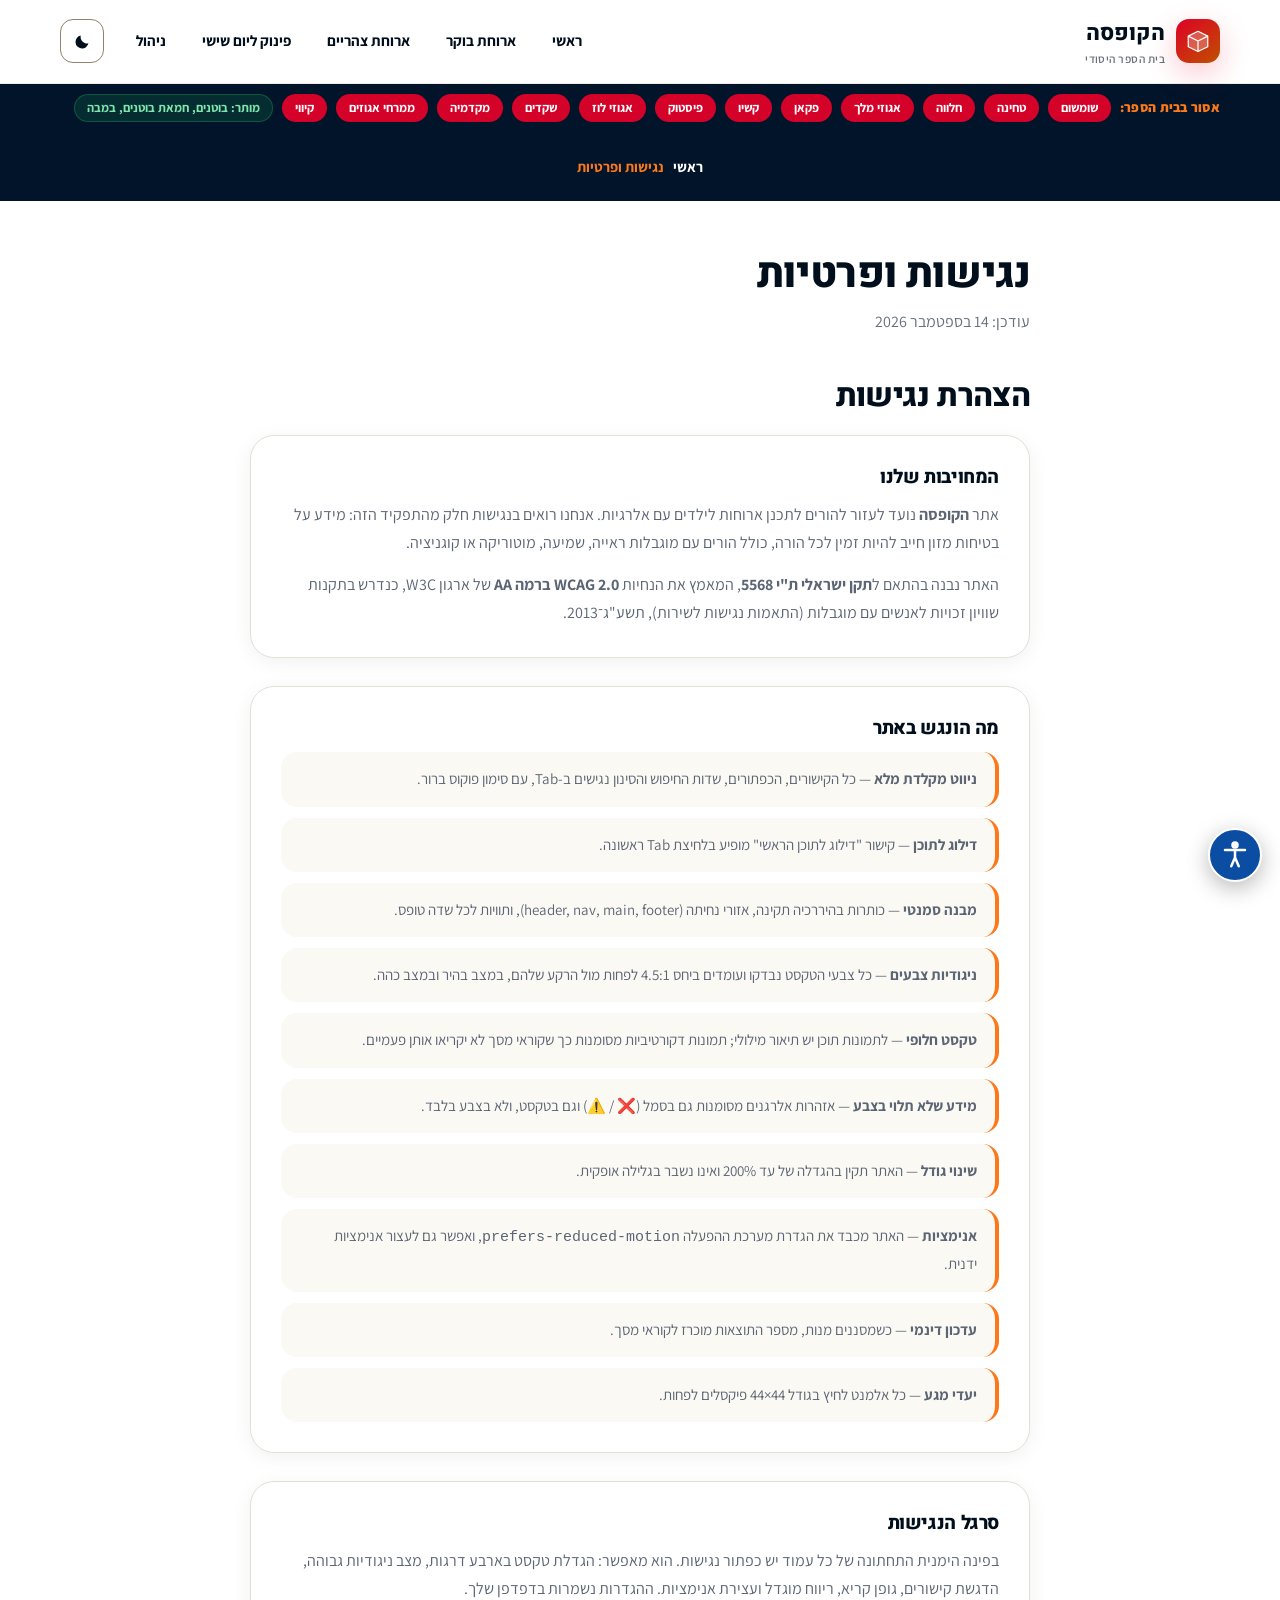
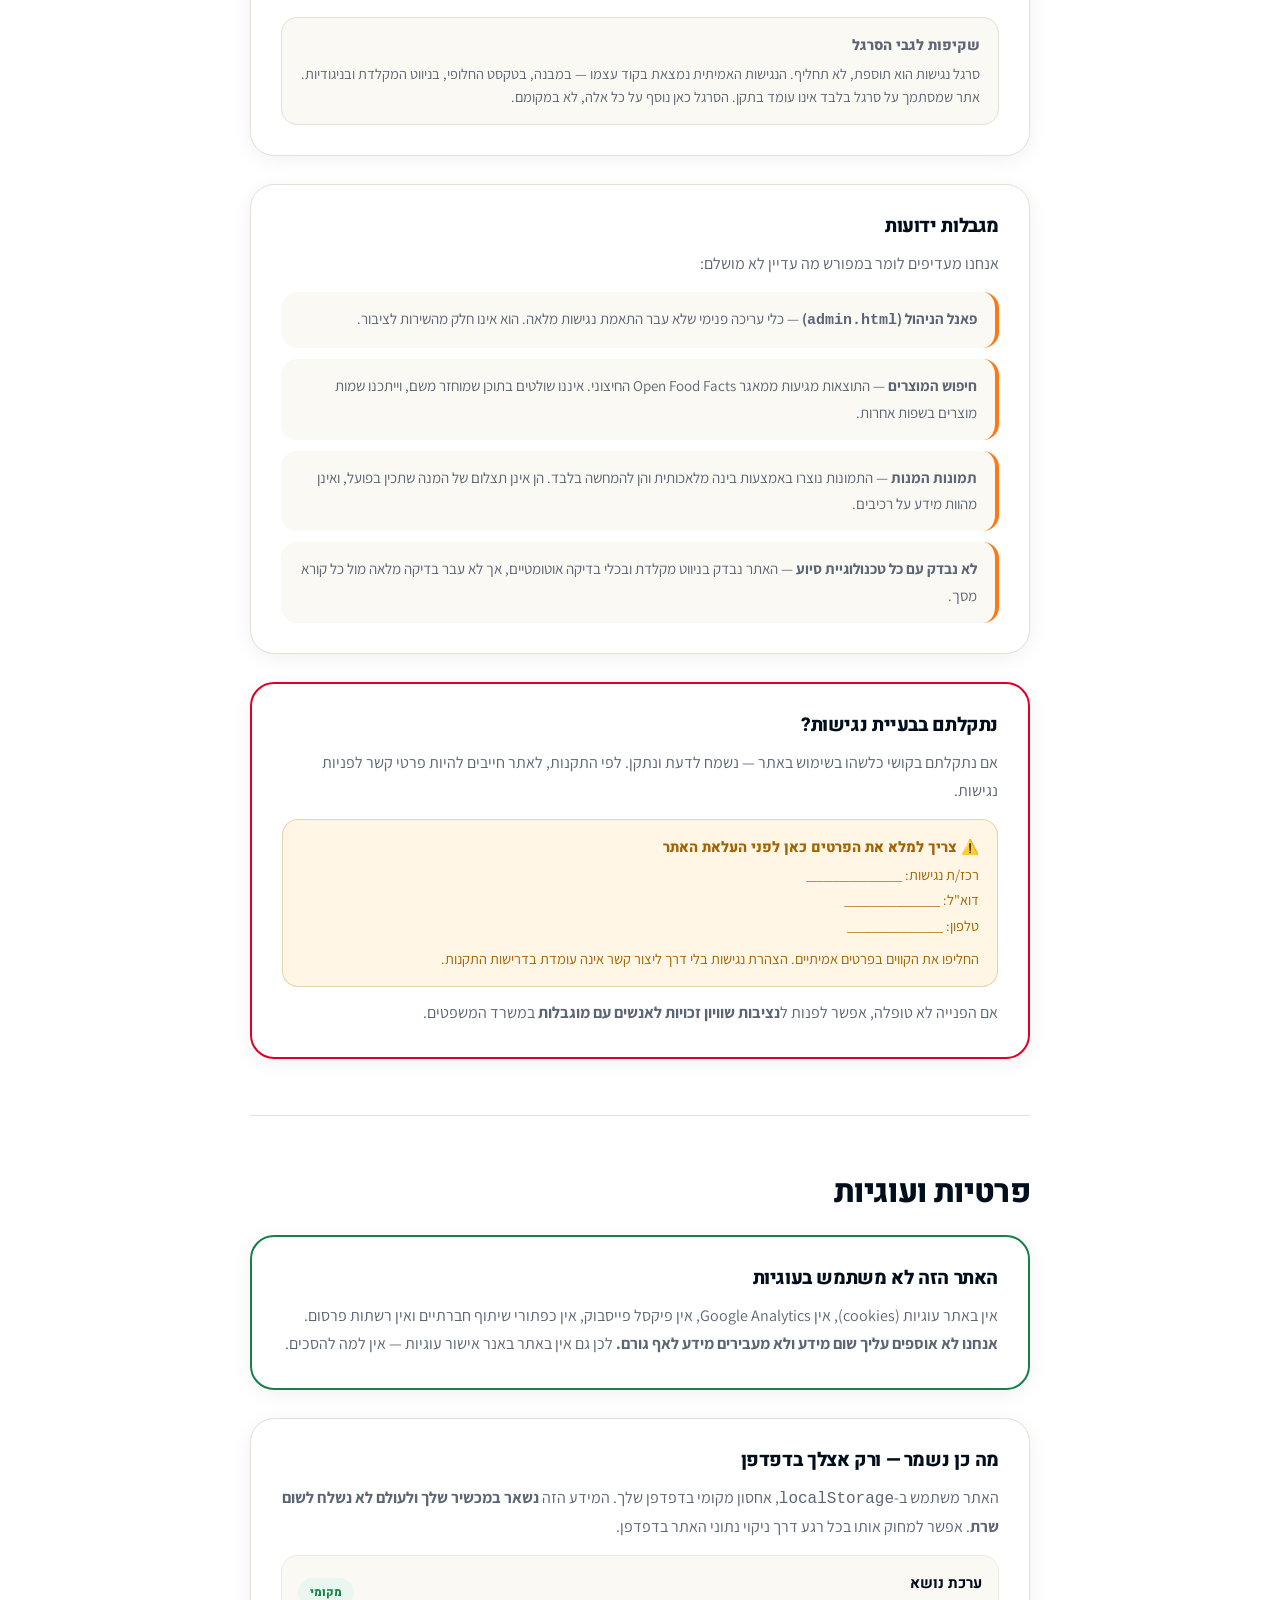
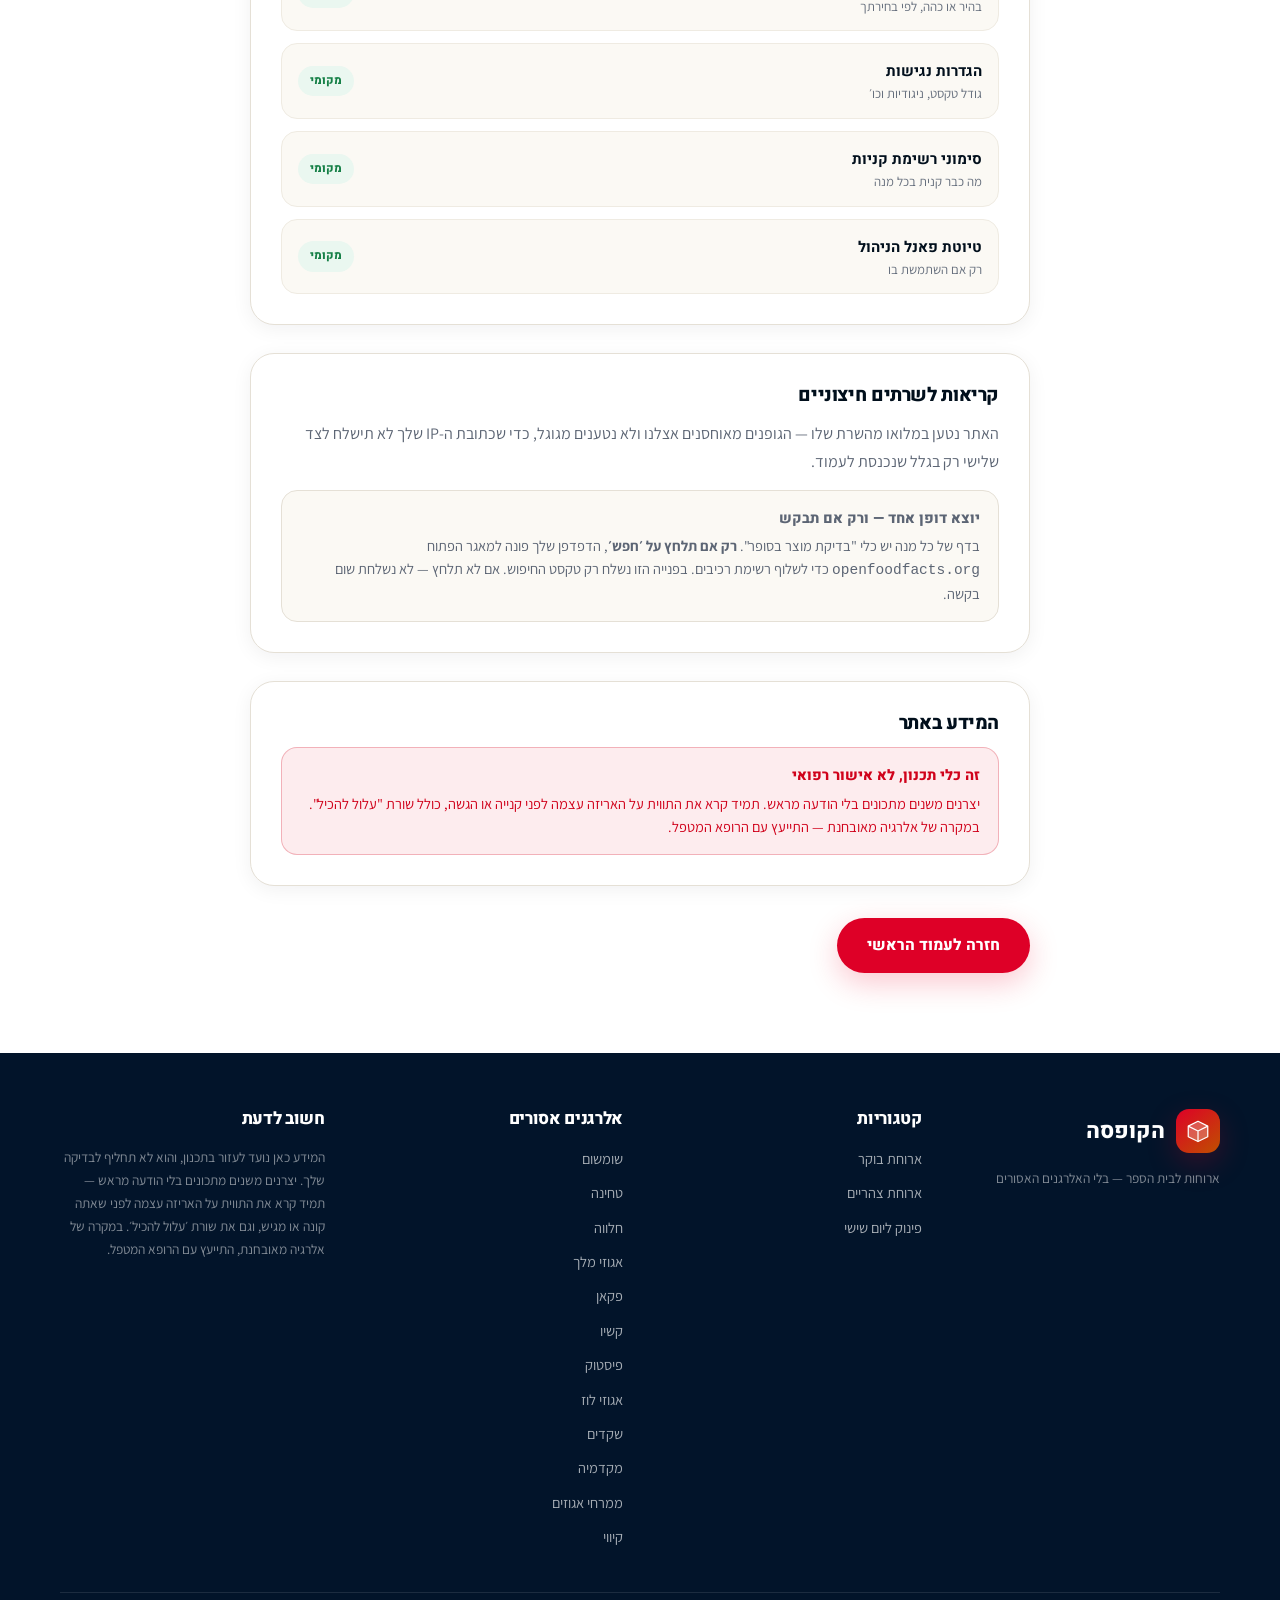
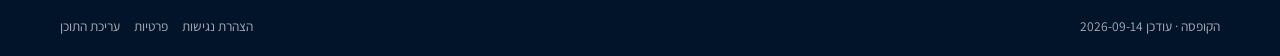
==== accessibility.html @ a0317366 "אתר הקופסה — ארוחות בית ספר ללא אלרגנים 60 מנות בשלוש קטגוריות (בוקר, צהריים, פינוק שישי), עם ערכים " ====
<!doctype html>
<html lang="he" dir="rtl">
<head>
<meta charset="utf-8">
<meta name="viewport" content="width=device-width,initial-scale=1">
<title>הצהרת נגישות ופרטיות · הקופסה</title>
<meta name="description" content="הצהרת נגישות לפי תקן ישראלי 5568 (WCAG 2.0 AA) ומדיניות הפרטיות של אתר הקופסה.">
<meta name="color-scheme" content="light dark">
<link rel="stylesheet" href="assets/fonts.css">
<link rel="stylesheet" href="assets/style.css">
<link rel="icon" href="data:image/svg+xml,<svg xmlns='http://www.w3.org/2000/svg' viewBox='0 0 100 100'><text y='.9em' font-size='90'>🥪</text></svg>">
</head>
<body data-page="static">

<main id="app">
  <section class="crumb-hero compact">
    <div class="wrap">
      <div class="crumb-nav"><a href="index.html">ראשי</a><span class="cur">נגישות ופרטיות</span></div>
    </div>
  </section>

  <div class="wrap" style="padding-block:48px 80px;max-width:820px">

    <h1 style="font-size:clamp(28px,4.5vw,42px);margin-bottom:8px">נגישות ופרטיות</h1>
    <p style="color:var(--text2);margin-bottom:34px">עודכן: 14 בספטמבר 2026</p>

    <h2 style="font-size:clamp(24px,3.6vw,32px);margin:40px 0 20px">הצהרת נגישות</h2>

    <div class="card">
      <h3 style="font-size:19px">המחויבות שלנו</h3>
      <p>
        אתר <strong>הקופסה</strong> נועד לעזור להורים לתכנן ארוחות לילדים עם אלרגיות.
        אנחנו רואים בנגישות חלק מהתפקיד הזה: מידע על בטיחות מזון חייב להיות זמין לכל הורה,
        כולל הורים עם מוגבלות ראייה, שמיעה, מוטוריקה או קוגניציה.
      </p>
      <p style="margin-bottom:0">
        האתר נבנה בהתאם ל<strong>תקן ישראלי ת"י 5568</strong>, המאמץ את הנחיות
        <strong>WCAG 2.0 ברמה AA</strong> של ארגון W3C, כנדרש בתקנות שוויון זכויות
        לאנשים עם מוגבלות (התאמות נגישות לשירות), תשע"ג־2013.
      </p>
    </div>

    <div class="card">
      <h3 style="font-size:19px">מה הונגש באתר</h3>
      <ul class="tips">
        <li><strong>ניווט מקלדת מלא</strong> — כל הקישורים, הכפתורים, שדות החיפוש והסינון נגישים ב-Tab, עם סימון פוקוס ברור.</li>
        <li><strong>דילוג לתוכן</strong> — קישור "דילוג לתוכן הראשי" מופיע בלחיצת Tab ראשונה.</li>
        <li><strong>מבנה סמנטי</strong> — כותרות בהיררכיה תקינה, אזורי נחיתה (header, nav, main, footer), ותוויות לכל שדה טופס.</li>
        <li><strong>ניגודיות צבעים</strong> — כל צבעי הטקסט נבדקו ועומדים ביחס 4.5:1 לפחות מול הרקע שלהם, במצב בהיר ובמצב כהה.</li>
        <li><strong>טקסט חלופי</strong> — לתמונות תוכן יש תיאור מילולי; תמונות דקורטיביות מסומנות כך שקוראי מסך לא יקריאו אותן פעמיים.</li>
        <li><strong>מידע שלא תלוי בצבע</strong> — אזהרות אלרגנים מסומנות גם בסמל (❌ / ⚠️) וגם בטקסט, ולא בצבע בלבד.</li>
        <li><strong>שינוי גודל</strong> — האתר תקין בהגדלה של עד 200% ואינו נשבר בגלילה אופקית.</li>
        <li><strong>אנימציות</strong> — האתר מכבד את הגדרת מערכת ההפעלה <code>prefers-reduced-motion</code>, ואפשר גם לעצור אנימציות ידנית.</li>
        <li><strong>עדכון דינמי</strong> — כשמסננים מנות, מספר התוצאות מוכרז לקוראי מסך.</li>
        <li><strong>יעדי מגע</strong> — כל אלמנט לחיץ בגודל 44×44 פיקסלים לפחות.</li>
      </ul>
    </div>

    <div class="card">
      <h3 style="font-size:19px">סרגל הנגישות</h3>
      <p>
        בפינה הימנית התחתונה של כל עמוד יש כפתור נגישות. הוא מאפשר:
        הגדלת טקסט בארבע דרגות, מצב ניגודיות גבוהה, הדגשת קישורים,
        גופן קריא, ריווח מוגדל ועצירת אנימציות. ההגדרות נשמרות בדפדפן שלך.
      </p>
      <div class="alert alert-info" style="margin-bottom:0">
        <div>
          <b>שקיפות לגבי הסרגל</b>
          סרגל נגישות הוא תוספת, לא תחליף. הנגישות האמיתית נמצאת בקוד עצמו —
          במבנה, בטקסט החלופי, בניווט המקלדת ובניגודיות. אתר שמסתמך על סרגל בלבד
          אינו עומד בתקן. הסרגל כאן נוסף על כל אלה, לא במקומם.
        </div>
      </div>
    </div>

    <div class="card">
      <h3 style="font-size:19px">מגבלות ידועות</h3>
      <p>אנחנו מעדיפים לומר במפורש מה עדיין לא מושלם:</p>
      <ul class="tips">
        <li>
          <strong>פאנל הניהול (<code>admin.html</code>)</strong> — כלי עריכה פנימי שלא עבר התאמת נגישות מלאה.
          הוא אינו חלק מהשירות לציבור.
        </li>
        <li>
          <strong>חיפוש המוצרים</strong> — התוצאות מגיעות ממאגר Open Food Facts החיצוני.
          איננו שולטים בתוכן שמוחזר משם, וייתכנו שמות מוצרים בשפות אחרות.
        </li>
        <li>
          <strong>תמונות המנות</strong> — התמונות נוצרו באמצעות בינה מלאכותית והן להמחשה בלבד.
          הן אינן תצלום של המנה שתכין בפועל, ואינן מהוות מידע על רכיבים.
        </li>
        <li>
          <strong>לא נבדק עם כל טכנולוגיית סיוע</strong> — האתר נבדק בניווט מקלדת ובכלי בדיקה אוטומטיים,
          אך לא עבר בדיקה מלאה מול כל קורא מסך.
        </li>
      </ul>
    </div>

    <div class="card" style="border:2px solid var(--theme)">
      <h3 style="font-size:19px">נתקלתם בבעיית נגישות?</h3>
      <p>
        אם נתקלתם בקושי כלשהו בשימוש באתר — נשמח לדעת ונתקן.
        לפי התקנות, לאתר חייבים להיות פרטי קשר לפניות נגישות.
      </p>
      <div class="alert alert-warn">
        <div>
          <b>⚠️ צריך למלא את הפרטים כאן לפני העלאת האתר</b>
          רכז/ת נגישות: <code>___________</code><br>
          דוא"ל: <code>___________</code><br>
          טלפון: <code>___________</code><br>
          <span style="display:block;margin-top:8px">
            החליפו את הקווים בפרטים אמיתיים. הצהרת נגישות בלי דרך ליצור קשר
            אינה עומדת בדרישות התקנות.
          </span>
        </div>
      </div>
      <p style="margin-bottom:0">
        אם הפנייה לא טופלה, אפשר לפנות ל<strong>נציבות שוויון זכויות לאנשים עם מוגבלות</strong>
        במשרד המשפטים.
      </p>
    </div>

    <hr style="border:0;border-top:1px solid var(--border);margin:56px 0">

    <h2 id="privacy" style="font-size:clamp(24px,3.6vw,32px);margin:0 0 24px">פרטיות ועוגיות</h2>

    <div class="card" style="border:2px solid var(--ok)">
      <h3 style="font-size:19px">האתר הזה לא משתמש בעוגיות</h3>
      <p style="margin-bottom:0">
        אין באתר עוגיות (cookies), אין Google Analytics, אין פיקסל פייסבוק,
        אין כפתורי שיתוף חברתיים ואין רשתות פרסום.
        <strong>אנחנו לא אוספים עליך שום מידע ולא מעבירים מידע לאף גורם.</strong>
        לכן גם אין באתר באנר אישור עוגיות — אין למה להסכים.
      </p>
    </div>

    <div class="card">
      <h3 style="font-size:19px">מה כן נשמר — ורק אצלך בדפדפן</h3>
      <p>
        האתר משתמש ב-<code>localStorage</code>, אחסון מקומי בדפדפן שלך.
        המידע הזה <strong>נשאר במכשיר שלך ולעולם לא נשלח לשום שרת</strong>.
        אפשר למחוק אותו בכל רגע דרך ניקוי נתוני האתר בדפדפן.
      </p>
      <ul class="prods">
        <li class="prod"><div class="prod-b"><b>ערכת נושא</b><span>בהיר או כהה, לפי בחירתך</span></div><span class="badge badge-ok">מקומי</span></li>
        <li class="prod"><div class="prod-b"><b>הגדרות נגישות</b><span>גודל טקסט, ניגודיות וכו׳</span></div><span class="badge badge-ok">מקומי</span></li>
        <li class="prod"><div class="prod-b"><b>סימוני רשימת קניות</b><span>מה כבר קנית בכל מנה</span></div><span class="badge badge-ok">מקומי</span></li>
        <li class="prod"><div class="prod-b"><b>טיוטת פאנל הניהול</b><span>רק אם השתמשת בו</span></div><span class="badge badge-ok">מקומי</span></li>
      </ul>
    </div>

    <div class="card">
      <h3 style="font-size:19px">קריאות לשרתים חיצוניים</h3>
      <p>
        האתר נטען במלואו מהשרת שלו — הגופנים מאוחסנים אצלנו ולא נטענים מגוגל,
        כדי שכתובת ה-IP שלך לא תישלח לצד שלישי רק בגלל שנכנסת לעמוד.
      </p>
      <div class="alert alert-info" style="margin-bottom:0">
        <div>
          <b>יוצא דופן אחד — ורק אם תבקש</b>
          בדף של כל מנה יש כלי "בדיקת מוצר בסופר". <strong>רק אם תלחץ על ׳חפש׳</strong>,
          הדפדפן שלך פונה למאגר הפתוח <code>openfoodfacts.org</code> כדי לשלוף רשימת רכיבים.
          בפנייה הזו נשלח רק טקסט החיפוש. אם לא תלחץ — לא נשלחת שום בקשה.
        </div>
      </div>
    </div>

    <div class="card">
      <h3 style="font-size:19px">המידע באתר</h3>
      <div class="alert alert-danger" style="margin-bottom:0">
        <div>
          <b>זה כלי תכנון, לא אישור רפואי</b>
          יצרנים משנים מתכונים בלי הודעה מראש. תמיד קרא את התווית על האריזה עצמה
          לפני קנייה או הגשה, כולל שורת "עלול להכיל". במקרה של אלרגיה מאובחנת —
          התייעץ עם הרופא המטפל.
        </div>
      </div>
    </div>

    <div class="btn-row" style="margin-top:32px">
      <a class="btn" href="index.html">חזרה לעמוד הראשי</a>
    </div>
  </div>
</main>

<script src="assets/icons.js"></script>
<script src="data/config.js"></script>
<script src="data/products.js"></script>
<script src="data/nutrition.js"></script>
<script src="data/meals-breakfast.js"></script>
<script src="data/meals-lunch.js"></script>
<script src="data/meals-friday.js"></script>
<script src="assets/app.js"></script>
<script src="assets/a11y.js"></script>
<script>
/* עמוד סטטי — מוסיף רק כותרת ופוטר */
document.addEventListener("DOMContentLoaded", function () {
  document.body.insertAdjacentHTML("afterbegin", window.App.header());
  document.body.insertAdjacentHTML("beforeend", window.App.footer());
});
</script>
</body>
</html>
---- assets/fonts.css ----
/* פונטים מקומיים — Heebo + Assistant, תת־קבוצות עברית ולטינית בלבד.
   מאוחסנים באתר כדי שלא תישלח אף בקשה לשרתי גוגל. */

@font-face {
  font-family: 'Assistant';
  font-style: normal;
  font-weight: 400;
  font-display: swap;
  src: url(fonts/assistant-400-hebrew.woff2) format('woff2');
  unicode-range: U+0307-0308, U+0590-05FF, U+200C-2010, U+20AA, U+25CC, U+FB1D-FB4F;
}

@font-face {
  font-family: 'Assistant';
  font-style: normal;
  font-weight: 400;
  font-display: swap;
  src: url(fonts/assistant-400-latin.woff2) format('woff2');
  unicode-range: U+0000-00FF, U+0131, U+0152-0153, U+02BB-02BC, U+02C6, U+02DA, U+02DC, U+0304, U+0308, U+0329, U+2000-206F, U+20AC, U+2122, U+2191, U+2193, U+2212, U+2215, U+FEFF, U+FFFD;
}

@font-face {
  font-family: 'Assistant';
  font-style: normal;
  font-weight: 600;
  font-display: swap;
  src: url(fonts/assistant-600-hebrew.woff2) format('woff2');
  unicode-range: U+0307-0308, U+0590-05FF, U+200C-2010, U+20AA, U+25CC, U+FB1D-FB4F;
}

@font-face {
  font-family: 'Assistant';
  font-style: normal;
  font-weight: 600;
  font-display: swap;
  src: url(fonts/assistant-600-latin.woff2) format('woff2');
  unicode-range: U+0000-00FF, U+0131, U+0152-0153, U+02BB-02BC, U+02C6, U+02DA, U+02DC, U+0304, U+0308, U+0329, U+2000-206F, U+20AC, U+2122, U+2191, U+2193, U+2212, U+2215, U+FEFF, U+FFFD;
}

@font-face {
  font-family: 'Assistant';
  font-style: normal;
  font-weight: 700;
  font-display: swap;
  src: url(fonts/assistant-700-hebrew.woff2) format('woff2');
  unicode-range: U+0307-0308, U+0590-05FF, U+200C-2010, U+20AA, U+25CC, U+FB1D-FB4F;
}

@font-face {
  font-family: 'Assistant';
  font-style: normal;
  font-weight: 700;
  font-display: swap;
  src: url(fonts/assistant-700-latin.woff2) format('woff2');
  unicode-range: U+0000-00FF, U+0131, U+0152-0153, U+02BB-02BC, U+02C6, U+02DA, U+02DC, U+0304, U+0308, U+0329, U+2000-206F, U+20AC, U+2122, U+2191, U+2193, U+2212, U+2215, U+FEFF, U+FFFD;
}

@font-face {
  font-family: 'Assistant';
  font-style: normal;
  font-weight: 800;
  font-display: swap;
  src: url(fonts/assistant-800-hebrew.woff2) format('woff2');
  unicode-range: U+0307-0308, U+0590-05FF, U+200C-2010, U+20AA, U+25CC, U+FB1D-FB4F;
}

@font-face {
  font-family: 'Assistant';
  font-style: normal;
  font-weight: 800;
  font-display: swap;
  src: url(fonts/assistant-800-latin.woff2) format('woff2');
  unicode-range: U+0000-00FF, U+0131, U+0152-0153, U+02BB-02BC, U+02C6, U+02DA, U+02DC, U+0304, U+0308, U+0329, U+2000-206F, U+20AC, U+2122, U+2191, U+2193, U+2212, U+2215, U+FEFF, U+FFFD;
}

@font-face {
  font-family: 'Heebo';
  font-style: normal;
  font-weight: 400;
  font-display: swap;
  src: url(fonts/heebo-400-hebrew.woff2) format('woff2');
  unicode-range: U+0307-0308, U+0590-05FF, U+200C-2010, U+20AA, U+25CC, U+FB1D-FB4F;
}

@font-face {
  font-family: 'Heebo';
  font-style: normal;
  font-weight: 400;
  font-display: swap;
  src: url(fonts/heebo-400-latin.woff2) format('woff2');
  unicode-range: U+0000-00FF, U+0131, U+0152-0153, U+02BB-02BC, U+02C6, U+02DA, U+02DC, U+0304, U+0308, U+0329, U+2000-206F, U+20AC, U+2122, U+2191, U+2193, U+2212, U+2215, U+FEFF, U+FFFD;
}

@font-face {
  font-family: 'Heebo';
  font-style: normal;
  font-weight: 600;
  font-display: swap;
  src: url(fonts/heebo-600-hebrew.woff2) format('woff2');
  unicode-range: U+0307-0308, U+0590-05FF, U+200C-2010, U+20AA, U+25CC, U+FB1D-FB4F;
}

@font-face {
  font-family: 'Heebo';
  font-style: normal;
  font-weight: 600;
  font-display: swap;
  src: url(fonts/heebo-600-latin.woff2) format('woff2');
  unicode-range: U+0000-00FF, U+0131, U+0152-0153, U+02BB-02BC, U+02C6, U+02DA, U+02DC, U+0304, U+0308, U+0329, U+2000-206F, U+20AC, U+2122, U+2191, U+2193, U+2212, U+2215, U+FEFF, U+FFFD;
}

@font-face {
  font-family: 'Heebo';
  font-style: normal;
  font-weight: 700;
  font-display: swap;
  src: url(fonts/heebo-700-hebrew.woff2) format('woff2');
  unicode-range: U+0307-0308, U+0590-05FF, U+200C-2010, U+20AA, U+25CC, U+FB1D-FB4F;
}

@font-face {
  font-family: 'Heebo';
  font-style: normal;
  font-weight: 700;
  font-display: swap;
  src: url(fonts/heebo-700-latin.woff2) format('woff2');
  unicode-range: U+0000-00FF, U+0131, U+0152-0153, U+02BB-02BC, U+02C6, U+02DA, U+02DC, U+0304, U+0308, U+0329, U+2000-206F, U+20AC, U+2122, U+2191, U+2193, U+2212, U+2215, U+FEFF, U+FFFD;
}

@font-face {
  font-family: 'Heebo';
  font-style: normal;
  font-weight: 800;
  font-display: swap;
  src: url(fonts/heebo-800-hebrew.woff2) format('woff2');
  unicode-range: U+0307-0308, U+0590-05FF, U+200C-2010, U+20AA, U+25CC, U+FB1D-FB4F;
}

@font-face {
  font-family: 'Heebo';
  font-style: normal;
  font-weight: 800;
  font-display: swap;
  src: url(fonts/heebo-800-latin.woff2) format('woff2');
  unicode-range: U+0000-00FF, U+0131, U+0152-0153, U+02BB-02BC, U+02C6, U+02DA, U+02DC, U+0304, U+0308, U+0329, U+2000-206F, U+20AC, U+2122, U+2191, U+2193, U+2212, U+2215, U+FEFF, U+FFFD;
}

@font-face {
  font-family: 'Heebo';
  font-style: normal;
  font-weight: 900;
  font-display: swap;
  src: url(fonts/heebo-900-hebrew.woff2) format('woff2');
  unicode-range: U+0307-0308, U+0590-05FF, U+200C-2010, U+20AA, U+25CC, U+FB1D-FB4F;
}

@font-face {
  font-family: 'Heebo';
  font-style: normal;
  font-weight: 900;
  font-display: swap;
  src: url(fonts/heebo-900-latin.woff2) format('woff2');
  unicode-range: U+0000-00FF, U+0131, U+0152-0153, U+02BB-02BC, U+02C6, U+02DA, U+02DC, U+0304, U+0308, U+0329, U+2000-206F, U+20AC, U+2122, U+2191, U+2193, U+2212, U+2215, U+FEFF, U+FFFD;
}
---- assets/style.css ----
/* ============================================================
   הקופסה — עיצוב בהשראת FreshEat, בנוי RTL מלכתחילה
   ============================================================ */

:root{
  /* פלטת FreshEat */
  /* צבעים מכוילים ל-WCAG 2.0 AA (ת"י 5568). אל תבהיר אותם בלי לבדוק ניגודיות מחדש. */
  --theme:#DE0027;          /* כטקסט: 5.08:1 על לבן · 4.50:1 על קרם */
  --theme-btn:#DE0027;      /* כרקע עם טקסט לבן: 4.60:1 */
  --theme2:#FC791A;         /* דקורטיבי בלבד */
  --theme2-deep:#BF5000;    /* לרקע עם טקסט לבן — 4.81:1 */
  --title:#010F1C;
  --text:#5C6574;
  --text2:#666F7D;          /* 5.08:1 על לבן · 4.50:1 על קרם */
  --body:#ffffff;
  --bg2:#F4F1EA;
  --bg3:#FBF9F4;
  --dark:#02142A;
  --border:#E5E0D6;         /* דקורטיבי */
  --border2:#EFEBE2;
  --border-ui:#8E836B;      /* פקדים שדורשים 3:1 לפי WCAG 1.4.11 — 3.74:1 על לבן */
  --white:#ffffff;

  --ok:#168047;             /* 4.52:1 על ok-soft */
  --ok-soft:#EAF7F0;
  --warn:#A46200;           /* 4.53:1 על warn-soft */
  --warn-soft:#FFF6E6;
  --danger:#D0021B;         /* 4.97:1 על danger-soft */
  --danger-soft:#FDECEE;

  --r:16px;
  --r-lg:24px;
  --r-pill:100px;
  --sh:0 4px 20px rgba(1,15,28,.06);
  --sh2:0 12px 40px rgba(1,15,28,.12);
  --sh-red:0 10px 30px rgba(235,0,41,.22);
  --maxw:1200px;
  --title-font:"Heebo",-apple-system,"Segoe UI",Arial,sans-serif;
  --body-font:"Assistant","Heebo",-apple-system,"Segoe UI",Arial,sans-serif;
  --pad:clamp(56px,8vw,110px);
}

@media (prefers-color-scheme:dark){
  :root:not([data-theme="light"]){
    --title:#F5F3EE; --text:#AEB6C2; --text2:#7F8791;
    --theme:#FF2E52;      /* כטקסט על רקע כהה — 4.51:1 מינימום */
    --theme-btn:#C4001F;  /* כרקע עם טקסט לבן — 5.66:1 */
    --body:#02142A; --bg2:#061B33; --bg3:#04182E;
    --border:#122C48; --border2:#0E2540; --white:#08203A;
    --ok-soft:#0B2A1C; --warn-soft:#2A2110; --danger-soft:#2C1015;
    --ok:#4ADE80; --warn:#FBBF24; --danger:#FF6B7D;
    --theme2-deep:#BF5000;  /* תמיד רקע לטקסט לבן — 4.81:1 בשני המצבים */ --border-ui:#6E7C90;
    --sh:0 4px 20px rgba(0,0,0,.35); --sh2:0 12px 40px rgba(0,0,0,.5);
  }
}
:root[data-theme="dark"]{
  --title:#F5F3EE; --text:#AEB6C2; --text2:#7F8791;
    --theme:#FF2E52;      /* כטקסט על רקע כהה — 4.51:1 מינימום */
    --theme-btn:#C4001F;  /* כרקע עם טקסט לבן — 5.66:1 */
  --body:#02142A; --bg2:#061B33; --bg3:#04182E;
  --border:#122C48; --border2:#0E2540; --white:#08203A;
  --ok-soft:#0B2A1C; --warn-soft:#2A2110; --danger-soft:#2C1015;
  --ok:#4ADE80; --warn:#FBBF24; --danger:#FF6B7D;
  --theme2-deep:#BF5000;  /* תמיד רקע לטקסט לבן — 4.81:1 בשני המצבים */ --border-ui:#6E7C90;
  --sh:0 4px 20px rgba(0,0,0,.35); --sh2:0 12px 40px rgba(0,0,0,.5);
}

*,*::before,*::after{box-sizing:border-box}
html{-webkit-text-size-adjust:100%;scroll-behavior:smooth}
body{
  margin:0;background:var(--body);color:var(--text);
  font-family:var(--body-font);font-size:16px;line-height:1.75;
  direction:rtl;text-align:right;-webkit-font-smoothing:antialiased;
  overflow-x:hidden;
}
h1,h2,h3,h4,h5,h6{
  font-family:var(--title-font);color:var(--title);
  font-weight:800;line-height:1.22;letter-spacing:-.02em;margin:0 0 12px;
}
p{margin:0 0 14px}
a{color:inherit;text-decoration:none}
img{max-width:100%;height:auto;display:block}
button{font:inherit}
ul{list-style:none;margin:0;padding:0}

.wrap{max-width:var(--maxw);margin:0 auto;padding:0 20px}
.sr{position:absolute;width:1px;height:1px;overflow:hidden;clip:rect(0 0 0 0)}
.sec{padding:var(--pad) 0}
.sec-cream{background:var(--bg2)}
.sec-tint{background:var(--bg3)}

/* ================= כותרת עליונה ================= */
.hdr{position:sticky;top:0;z-index:60;background:var(--body);border-bottom:1px solid var(--border2)}
.hdr-in{max-width:var(--maxw);margin:0 auto;padding:14px 20px;display:flex;align-items:center;gap:16px}
.logo{display:flex;align-items:center;gap:11px;font-family:var(--title-font);font-weight:800;font-size:22px;color:var(--title)}
.logo-mark{
  width:44px;height:44px;border-radius:13px;flex:0 0 auto;
  background:linear-gradient(140deg,var(--theme-btn),var(--theme2-deep));
  display:grid;place-items:center;color:#fff;box-shadow:var(--sh-red);
}
.logo-mark svg{width:26px;height:26px}
.logo small{display:block;font-family:var(--body-font);font-size:11.5px;font-weight:600;color:var(--text2);letter-spacing:.04em;margin-top:-4px}
.hdr-spacer{flex:1}
.nav{display:flex;align-items:center;gap:4px}
.nav a{
  padding:10px 16px;border-radius:var(--r-pill);font-weight:700;font-size:15px;
  color:var(--title);transition:.2s;
}
.nav a:hover,.nav a[aria-current="page"]{background:var(--theme-btn);color:#fff}
.icon-btn{
  width:44px;height:44px;border-radius:13px;border:1.5px solid var(--border-ui);
  background:transparent;color:var(--title);display:grid;place-items:center;cursor:pointer;transition:.2s;
}
.icon-btn:hover{background:var(--theme-btn);border-color:var(--theme-btn);color:#fff;transform:translateY(-2px)}
.icon-btn svg{width:19px;height:19px}

/* ================= פס אלרגנים ================= */
.allergy-bar{background:var(--dark);color:#fff;font-size:13.5px}
:root[data-theme="dark"] .allergy-bar,
:root:not([data-theme="light"]) .allergy-bar{background:#000}
@media (prefers-color-scheme:light){:root:not([data-theme="dark"]) .allergy-bar{background:var(--dark)}}
.allergy-bar-in{max-width:var(--maxw);margin:0 auto;padding:10px 20px;display:flex;align-items:center;gap:9px;flex-wrap:wrap}
.allergy-bar b{color:var(--theme2);font-weight:800;letter-spacing:.02em}
.chip{
  display:inline-flex;align-items:center;gap:5px;background:rgba(255,255,255,.1);
  border:1px solid rgba(255,255,255,.16);padding:2px 12px;border-radius:var(--r-pill);
  font-size:12.5px;font-weight:700;color:#fff;
}
.chip-x{background:rgba(235,0,41,.9);border-color:transparent}
.chip-ok{background:rgba(27,156,87,.18);border-color:rgba(27,156,87,.4);color:#7ee6ac}

/* ================= כותרת סקשן ================= */
.title-area{text-align:center;max-width:720px;margin:0 auto 46px}
.sub-title{
  display:inline-flex;align-items:center;gap:9px;color:var(--theme);
  font-family:var(--title-font);font-weight:800;font-size:14.5px;
  letter-spacing:.14em;margin-bottom:14px;
}
.sub-title::before,.sub-title::after{
  content:"";width:26px;height:2px;background:var(--theme);opacity:.5;
}
.title-area h2{font-size:clamp(28px,4.4vw,46px);margin:0 0 12px}
.title-area p{color:var(--text);font-size:17px;margin:0}

/* ================= כפתורים ================= */
.btn{
  display:inline-flex;align-items:center;justify-content:center;gap:9px;
  background:var(--theme-btn);color:#fff;border:0;border-radius:var(--r-pill);
  padding:14px 30px;font-family:var(--title-font);font-weight:800;font-size:15.5px;
  cursor:pointer;transition:.25s;box-shadow:var(--sh-red);position:relative;overflow:hidden;
}
.btn:hover{background:var(--theme2-deep);transform:translateY(-3px);box-shadow:0 14px 34px rgba(191,80,0,.3)}
.btn svg{width:17px;height:17px}
.btn-out{background:transparent;color:var(--title);border:1.5px solid var(--border-ui);box-shadow:none}
.btn-out:hover{background:var(--theme-btn);border-color:var(--theme-btn);color:#fff;box-shadow:var(--sh-red)}
.btn-dark{background:var(--dark);box-shadow:none}
.btn-dark:hover{background:var(--theme-btn)}
.btn-sm{padding:10px 20px;font-size:14px}
.btn-row{display:flex;gap:12px;flex-wrap:wrap}

/* ================= באנר ראשי ================= */
.banner{position:relative;background:var(--bg2);overflow:hidden;padding:clamp(48px,7vw,84px) 0}
.banner::after{
  content:"";position:absolute;top:-140px;left:-140px;width:420px;height:420px;
  border-radius:50%;background:radial-gradient(circle,rgba(252,121,26,.16),transparent 70%);
}
.banner-in{
  max-width:var(--maxw);margin:0 auto;padding:0 20px;
  display:grid;gap:40px;align-items:center;grid-template-columns:1fr;position:relative;z-index:2;
}
@media(min-width:960px){.banner-in{grid-template-columns:1.05fr .95fr}}
.banner h1{font-size:clamp(34px,6vw,62px);line-height:1.1;margin-bottom:18px}
.banner h1 em{font-style:normal;color:var(--theme);position:relative}
.banner h1 em::after{
  content:"";position:absolute;inset-inline:0;bottom:6px;height:10px;
  background:var(--theme2);opacity:.22;border-radius:4px;z-index:-1;
}
.banner .lede{font-size:clamp(16px,2vw,19px);color:var(--text);max-width:52ch;margin-bottom:26px}
.banner-media{position:relative;display:grid;place-items:center;min-height:280px}
.banner-media > img,.banner-media > .ph{grid-area:1/1}
.banner-media > img{z-index:2}
.banner-media img{
  width:100%;max-width:520px;border-radius:var(--r-lg);
  box-shadow:var(--sh2);aspect-ratio:4/3;object-fit:cover;
}
.banner-media .ph{
  width:100%;max-width:520px;aspect-ratio:4/3;border-radius:var(--r-lg);
  background:
    repeating-linear-gradient(45deg,var(--border2) 0 14px,transparent 14px 28px),
    linear-gradient(140deg,rgba(235,0,41,.07),rgba(252,121,26,.12));
  border:2px dashed var(--border);display:grid;place-items:center;text-align:center;padding:26px;
}
.banner-media .ph b{display:block;font-family:var(--title-font);color:var(--title);font-size:17px;margin-bottom:5px}
.banner-media .ph span{font-size:13.5px;color:var(--text2);font-family:monospace;direction:ltr}
.banner-stats{display:flex;gap:14px;flex-wrap:wrap;margin-top:8px}
.bstat{background:var(--white);border:1px solid var(--border);border-radius:var(--r);padding:12px 20px;box-shadow:var(--sh)}
.bstat b{display:block;font-family:var(--title-font);font-size:26px;color:var(--theme);line-height:1.1}
.bstat span{font-size:13px;font-weight:600;color:var(--text2)}

/* ================= כרטיסי קטגוריה ================= */
.cats{display:grid;gap:26px;grid-template-columns:repeat(auto-fit,minmax(290px,1fr))}
.cat{
  position:relative;background:var(--white);border:1px solid var(--border);
  border-radius:var(--r-lg);padding:0 0 30px;
  box-shadow:var(--sh);transition:.3s cubic-bezier(.3,.9,.4,1);text-align:center;
}
.cat:hover{transform:translateY(-9px);box-shadow:var(--sh2);border-color:var(--theme)}
/* .cat-top גוזר את התמונה, אבל .cat-ico חייב לחרוג ממנו — לכן הוא אח ולא בן */
.cat-top{
  position:relative;height:180px;background:var(--bg2);overflow:hidden;display:grid;
  border-radius:var(--r-lg) var(--r-lg) 0 0;
}
.cat-top > img,.cat-top > .ph{grid-area:1/1;width:100%;height:100%}
.cat-top img{object-fit:cover;transition:.5s;z-index:2}
.cat:hover .cat-top img{transform:scale(1.07)}
.cat-top .ph{
  display:grid;place-items:center;padding:16px 16px 46px;
  background:repeating-linear-gradient(45deg,var(--border2) 0 12px,transparent 12px 24px);
}
.ph-path{
  font-family:monospace;direction:ltr;font-size:12px;color:var(--text2);
  background:var(--body);padding:5px 10px;border-radius:8px;border:1px solid var(--border);
  word-break:break-all;line-height:1.5;
}
.cat-top .ph svg{width:74px;height:74px;opacity:.85}
.cat-ico{
  position:absolute;top:143px;inset-inline-start:50%;transform:translateX(50%);
  width:74px;height:74px;border-radius:50%;background:var(--white);
  display:grid;place-items:center;box-shadow:var(--sh2);border:4px solid var(--white);z-index:3;
}
.cat-ico svg{width:42px;height:42px}
.cat-body{padding:46px 24px 0}
.cat h3{font-size:24px;margin-bottom:9px}
.cat p{color:var(--text);font-size:15px;min-height:72px;margin-bottom:18px}
.cat-count{
  display:inline-flex;align-items:center;gap:7px;color:var(--theme);
  font-family:var(--title-font);font-weight:800;font-size:15px;
}
.cat-count svg{width:15px;height:15px;transition:.25s}
.cat:hover .cat-count svg{transform:translateX(-5px)}

/* ================= כרטיס מנה ================= */
.meals{display:grid;gap:26px;grid-template-columns:repeat(auto-fill,minmax(260px,1fr))}
.dish{
  position:relative;background:var(--white);border:1px solid var(--border);
  border-radius:var(--r-lg);padding:70px 22px 26px;margin-top:62px;text-align:center;
  box-shadow:var(--sh);transition:.3s cubic-bezier(.3,.9,.4,1);display:block;
}
.dish:hover{transform:translateY(-9px);box-shadow:var(--sh2);border-color:var(--theme)}
.dish-thumb{
  position:absolute;top:-58px;inset-inline-start:50%;transform:translateX(50%);
  width:132px;height:132px;border-radius:50%;overflow:hidden;
  background:var(--bg2);border:5px solid var(--white);box-shadow:var(--sh);transition:.35s;
  display:grid;
}
.dish-thumb > *{grid-area:1/1;width:100%;height:100%}
.dish:hover .dish-thumb{transform:translateX(50%) rotate(-6deg) scale(1.05)}
.dish-thumb img{object-fit:cover;z-index:2}
.dish-thumb .ph{display:grid;place-items:center;background:var(--bg3)}
.dish-thumb .ph svg{width:78px;height:78px}
.dish h3{font-size:18.5px;margin-bottom:7px;min-height:46px;display:flex;align-items:center;justify-content:center}
.dish p{
  color:var(--text);font-size:14px;line-height:1.55;margin-bottom:14px;min-height:66px;
  display:-webkit-box;-webkit-line-clamp:3;-webkit-box-orient:vertical;overflow:hidden;
}
.dish-meta{
  display:flex;align-items:center;justify-content:center;gap:8px;flex-wrap:wrap;
  font-size:12.5px;font-weight:700;color:var(--text2);padding-top:14px;border-top:1px dashed var(--border);
}
.dot{width:3px;height:3px;border-radius:50%;background:var(--border);flex:0 0 auto}
.dish-badge{
  position:absolute;top:16px;inset-inline-end:16px;background:var(--theme-btn);color:#fff;
  font-size:11.5px;font-weight:800;padding:4px 11px;border-radius:var(--r-pill);z-index:4;
}
.dish-badge.b2{background:var(--theme2-deep)}

/* דרגות קושי */
.pips{display:inline-flex;gap:3px;align-items:center}
.pip{width:7px;height:7px;border-radius:2px;background:var(--border)}
.pip.on{background:var(--d-color,var(--theme))}
.d1{--d-color:#1B9C57}.d2{--d-color:#84cc16}.d3{--d-color:#EAB308}
.d4{--d-color:#FC791A}.d5{--d-color:#EB0029}

/* ================= Breadcrumb ================= */
.crumb-hero{
  position:relative;background:var(--dark);color:#fff;padding:clamp(46px,7vw,80px) 0;
  text-align:center;overflow:hidden;
}
.crumb-hero::before{
  content:"";position:absolute;inset:0;
  background-image:var(--crumb-img,none);background-size:cover;background-position:center;
  opacity:.28;
}
.crumb-hero::after{
  content:"";position:absolute;inset:0;
  background:linear-gradient(180deg,rgba(2,20,42,.55),rgba(2,20,42,.9));
}
.crumb-hero > *{position:relative;z-index:2}
/* בדף מנה הכותרת האמיתית מופיעה מיד אחרי, אז כאן רק פירורי הלחם */
.crumb-hero.compact{padding:22px 0}
.crumb-hero h1{color:#fff;font-size:clamp(28px,5vw,48px);margin-bottom:14px}
.crumb-nav{display:flex;align-items:center;justify-content:center;gap:9px;font-size:14.5px;font-weight:700;flex-wrap:wrap;color:rgba(255,255,255,.7)}
.crumb-nav a{color:#fff}
.crumb-nav a:hover{color:var(--theme2)}
.crumb-nav svg{width:12px;height:12px}
.crumb-nav .cur{color:var(--theme2)}

/* ================= סרגל סינון ================= */
.toolbar{
  display:flex;gap:12px;flex-wrap:wrap;align-items:center;
  background:var(--white);border:1px solid var(--border);border-radius:var(--r-lg);
  padding:18px;margin-bottom:44px;box-shadow:var(--sh);
}
.search{
  flex:1 1 250px;display:flex;align-items:center;gap:10px;
  background:var(--bg3);border:1.5px solid var(--border-ui);border-radius:var(--r-pill);padding:0 20px;
}
.search svg{width:17px;height:17px;color:var(--text2);flex:0 0 auto}
.search input{flex:1;border:0;background:transparent;padding:13px 0;color:var(--title);font-size:15px;outline:none;font-family:inherit}
.seg{display:flex;gap:4px;background:var(--bg3);padding:5px;border-radius:var(--r-pill);border:1.5px solid var(--border-ui)}
.seg button{
  border:0;background:transparent;padding:9px 20px;border-radius:var(--r-pill);
  font-family:var(--title-font);font-size:14px;font-weight:700;color:var(--text);cursor:pointer;transition:.2s;white-space:nowrap;
}
.seg button:hover{color:var(--theme)}
.seg button[aria-pressed="true"]{background:var(--theme-btn);color:#fff}
.sel{
  border:1.5px solid var(--border-ui);background:var(--bg3);color:var(--title);
  padding:12px 18px;border-radius:var(--r-pill);font-size:14px;font-weight:700;
  font-family:var(--title-font);cursor:pointer;
}
.empty{padding:80px 20px;text-align:center;color:var(--text2);border:2px dashed var(--border);border-radius:var(--r-lg)}
.grp-head{display:flex;align-items:center;gap:14px;margin:0 0 70px}
.grp-head h2{font-size:26px;margin:0;white-space:nowrap}
.grp-head .ln{flex:1;height:1px;background:var(--border)}
.grp-head span{color:var(--theme);font-weight:800;font-family:var(--title-font)}

/* ================= דף מנה ================= */
.meal-top{display:grid;gap:36px;grid-template-columns:1fr;align-items:center;padding:var(--pad) 0 0}
@media(min-width:900px){.meal-top{grid-template-columns:.85fr 1.15fr}}
.meal-figure{position:relative;display:grid;place-items:center}
.meal-figure > img,.meal-figure > .ph{grid-area:1/1}
.meal-figure > img{z-index:2}
.meal-figure img{width:100%;max-width:400px;aspect-ratio:1;object-fit:cover;border-radius:50%;box-shadow:var(--sh2);border:10px solid var(--white)}
.meal-figure .ph{
  width:100%;max-width:400px;aspect-ratio:1;border-radius:50%;
  background:var(--bg2);border:10px solid var(--white);box-shadow:var(--sh2);
  display:grid;place-items:center;text-align:center;padding:30px;
}
.meal-figure .ph svg{width:140px;height:140px;margin-bottom:10px}
.meal-figure .ph span{font-size:12px;color:var(--text2);font-family:monospace;direction:ltr;word-break:break-all}
.meal-top h1{font-size:clamp(28px,4.6vw,46px);margin-bottom:14px}
.meal-top .lede{font-size:17.5px;color:var(--text);margin-bottom:24px}
.tag-row{display:flex;gap:8px;flex-wrap:wrap;margin-bottom:22px}
.tag{background:var(--bg2);border:1px solid var(--border);color:var(--text);padding:5px 15px;border-radius:var(--r-pill);font-size:13px;font-weight:700}
.stats{display:flex;gap:12px;flex-wrap:wrap;margin-bottom:24px}
.stat{background:var(--white);border:1px solid var(--border);border-radius:var(--r);padding:13px 20px;display:flex;align-items:center;gap:12px;box-shadow:var(--sh)}
.stat > svg{width:22px;height:22px;color:var(--theme)}
.stat b{display:block;font-family:var(--title-font);font-size:16px;color:var(--title);line-height:1.25}
.stat span{font-size:12px;color:var(--text2);font-weight:600}

.grid2{display:grid;gap:28px;grid-template-columns:1fr;padding:var(--pad) 0}
@media(min-width:920px){.grid2{grid-template-columns:1.05fr .95fr;align-items:start}}

.card{background:var(--white);border:1px solid var(--border);border-radius:var(--r-lg);padding:30px;box-shadow:var(--sh);margin-bottom:28px}
.card > h2{font-size:21px;margin:0 0 20px;display:flex;align-items:center;gap:11px}
.card > h2 svg{width:22px;height:22px;color:var(--theme);flex:0 0 auto}

/* ---- ערכים תזונתיים ---- */
.nutri{display:grid;gap:14px}
.nrow{background:var(--bg3);border:1px solid var(--border2);border-radius:var(--r);padding:16px 18px}
.nrow-top{display:flex;align-items:baseline;gap:10px;margin-bottom:11px}
.nrow-top .nm{font-family:var(--title-font);font-weight:800;font-size:16px;color:var(--title);flex:1}
.nrow-top .val{font-family:var(--title-font);font-weight:800;font-size:25px;color:var(--title);line-height:1}
.nrow-top .un{font-size:13px;font-weight:700;color:var(--text2)}
.nbar{height:11px;border-radius:var(--r-pill);background:var(--border2);overflow:hidden;position:relative}
.nbar i{display:block;height:100%;border-radius:var(--r-pill);background:var(--nc,var(--theme));transition:width .7s cubic-bezier(.3,.9,.4,1)}
.nfoot{display:flex;align-items:center;gap:8px;margin-top:9px;font-size:13px;flex-wrap:wrap}
.npct{font-family:var(--title-font);font-weight:800;font-size:15px;color:var(--nc,var(--theme))}
.nfoot span{color:var(--text2);font-weight:600}
.nbasis{font-size:12.5px;color:var(--text2);margin-top:7px;line-height:1.5}
.n-good{--nc:var(--ok)}
.n-mid{--nc:var(--theme2)}
.n-high{--nc:var(--danger)}
.nserve{
  display:flex;align-items:center;gap:9px;background:var(--bg2);border-radius:var(--r);
  padding:12px 16px;margin-bottom:16px;font-size:14px;font-weight:700;color:var(--title);
}
.nserve svg{width:18px;height:18px;color:var(--theme);flex:0 0 auto}

/* ---- רשימת קניות ---- */
.shop li{display:flex;gap:14px;align-items:flex-start;padding:14px 0;border-bottom:1px dashed var(--border)}
.shop li:last-child{border-bottom:0;padding-bottom:0}
.shop-cb{
  width:24px;height:24px;flex:0 0 auto;margin-top:3px;border-radius:8px;
  border:2px solid var(--border-ui);background:transparent;cursor:pointer;
  display:grid;place-items:center;transition:.2s;padding:0;
}
.shop-cb svg{width:13px;height:13px;color:#fff;opacity:0;transition:.2s}
.shop-cb[aria-checked="true"]{background:var(--ok);border-color:var(--ok)}
.shop-cb[aria-checked="true"] svg{opacity:1}
.shop-txt{flex:1;min-width:0}
.shop-txt b{font-family:var(--title-font);font-weight:700;font-size:15.5px;color:var(--title)}
.shop-txt .q{color:var(--text2);font-weight:600;font-size:14px}
.shop-txt .note{display:block;color:var(--text);font-size:13.5px;margin-top:3px}
.shop li[data-done="1"] .shop-txt b,.shop li[data-done="1"] .shop-txt .q{text-decoration:line-through;opacity:.5}
.flag{
  display:inline-flex;align-items:flex-start;gap:7px;margin-top:7px;
  background:var(--warn-soft);color:var(--warn);border:1px solid color-mix(in srgb,var(--warn) 30%,transparent);
  padding:6px 12px;border-radius:10px;font-size:12.5px;font-weight:700;line-height:1.45;
}
.flag svg{width:13px;height:13px;flex:0 0 auto;margin-top:2px}

/* ---- שלבים ---- */
.steps{counter-reset:s}
.steps li{counter-increment:s;position:relative;padding:0 52px 22px 0;color:var(--text);font-size:15.5px}
.steps li:last-child{padding-bottom:0}
.steps li::before{
  content:counter(s);position:absolute;right:0;top:-2px;width:34px;height:34px;border-radius:50%;
  background:var(--theme-btn);color:#fff;display:grid;place-items:center;
  font-family:var(--title-font);font-weight:800;font-size:15px;box-shadow:var(--sh-red);
}
.steps li::after{content:"";position:absolute;right:16.5px;top:38px;bottom:8px;width:2px;background:var(--border)}
.steps li:last-child::after{display:none}

.tips li{
  padding:14px 18px;background:var(--bg3);border-radius:var(--r);margin-bottom:11px;
  font-size:15px;color:var(--text);border-inline-start:4px solid var(--theme2);
}
.tips li:last-child{margin-bottom:0}

.alert{border-radius:var(--r);padding:16px 18px;font-size:14.5px;line-height:1.6;display:flex;gap:12px;align-items:flex-start;margin-bottom:12px}
.alert:last-child{margin-bottom:0}
.alert svg{width:20px;height:20px;flex:0 0 auto;margin-top:3px}
.alert-danger{background:var(--danger-soft);color:var(--danger);border:1px solid color-mix(in srgb,var(--danger) 25%,transparent)}
.alert-warn{background:var(--warn-soft);color:var(--warn);border:1px solid color-mix(in srgb,var(--warn) 25%,transparent)}
.alert-info{background:var(--bg3);color:var(--text);border:1px solid var(--border)}
.alert b{display:block;margin-bottom:4px;font-family:var(--title-font);font-weight:800}

.dscale{display:flex;gap:5px;margin:14px 0 12px}
.dstep{flex:1;height:9px;border-radius:var(--r-pill);background:var(--border2)}
.dstep.on{background:var(--d-color,var(--theme))}
.dlabel{font-size:14.5px;color:var(--text);margin:0}
.dlabel b{color:var(--title);font-family:var(--title-font)}

/* ---- מוצרים ---- */
.prods{display:grid;gap:12px}
.prod{display:flex;gap:14px;align-items:center;background:var(--bg3);border:1px solid var(--border2);border-radius:var(--r);padding:14px 16px}
.prod-b{flex:1;min-width:0}
.prod-b b{font-family:var(--title-font);font-size:15px;color:var(--title);display:block}
.prod-b span{font-size:13px;color:var(--text2);display:block;line-height:1.5}
.badge{font-size:11.5px;font-weight:800;padding:5px 12px;border-radius:var(--r-pill);white-space:nowrap;flex:0 0 auto;font-family:var(--title-font)}
.badge-ok{background:var(--ok-soft);color:var(--ok)}
.badge-warn{background:var(--warn-soft);color:var(--warn)}
.badge-no{background:var(--danger-soft);color:var(--danger)}

/* ================= CTA ================= */
.cta{
  background:var(--dark);border-radius:var(--r-lg);padding:clamp(34px,5vw,60px);
  text-align:center;position:relative;overflow:hidden;
}
.cta::before{
  content:"";position:absolute;top:-90px;inset-inline-end:-90px;width:300px;height:300px;border-radius:50%;
  background:radial-gradient(circle,rgba(252,121,26,.3),transparent 70%);
}
.cta > *{position:relative;z-index:2}
.cta h2{color:#fff;font-size:clamp(24px,3.6vw,38px)}
.cta p{color:rgba(255,255,255,.72);max-width:56ch;margin:0 auto 24px;font-size:16.5px}

/* ================= פוטר ================= */
.ftr{background:var(--dark);color:rgba(255,255,255,.65);padding:56px 0 26px;margin-top:0}
.ftr-in{max-width:var(--maxw);margin:0 auto;padding:0 20px}
.ftr-grid{display:grid;gap:34px;grid-template-columns:repeat(auto-fit,minmax(230px,1fr));margin-bottom:34px}
.ftr h3,.ftr h4{color:#fff;font-size:17px;margin-bottom:16px}
.ftr .logo{color:#fff;margin-bottom:14px}
.ftr a{color:rgba(255,255,255,.65)}
.ftr a:hover{color:var(--theme2)}
.ftr li{margin-bottom:9px;font-size:14.5px}
.ftr-note{font-size:13.5px;line-height:1.7;color:rgba(255,255,255,.5)}
.ftr-bot{border-top:1px solid rgba(255,255,255,.1);padding-top:22px;font-size:13.5px;display:flex;gap:14px;flex-wrap:wrap;align-items:center}

/* ================= ניהול ================= */
.adm-grid{display:grid;gap:24px;grid-template-columns:1fr;align-items:start}
@media(min-width:1040px){.adm-grid{grid-template-columns:340px 1fr}}
.adm-list{max-height:72vh;overflow:auto;border:1px solid var(--border);border-radius:var(--r-lg);background:var(--white)}
.adm-item{display:block;width:100%;text-align:right;border:0;border-bottom:1px solid var(--border2);background:transparent;padding:13px 17px;cursor:pointer;font-family:inherit;color:var(--title)}
.adm-item:hover{background:var(--bg3)}
.adm-item[aria-current="true"]{background:var(--theme-btn);color:#fff}
.adm-item small{display:block;color:var(--text2);font-size:12px;font-weight:600}
.adm-item[aria-current="true"] small{color:rgba(255,255,255,.8)}
.adm-grp{padding:11px 17px;background:var(--bg2);font-family:var(--title-font);font-weight:800;font-size:13px;color:var(--text);border-bottom:1px solid var(--border)}
.fld{margin-bottom:17px}
.fld label{display:block;font-family:var(--title-font);font-size:14px;font-weight:800;margin-bottom:7px;color:var(--title)}
.fld input,.fld textarea,.fld select{
  width:100%;border:1.5px solid var(--border-ui);background:var(--bg3);color:var(--title);
  border-radius:12px;padding:12px 15px;font-family:inherit;font-size:15px;outline:none;transition:.2s;
}
.fld input:focus,.fld textarea:focus,.fld select:focus{border-color:var(--theme);background:var(--white)}
.fld textarea{min-height:110px;resize:vertical;line-height:1.7}
.fld .hint{font-size:12.5px;color:var(--text2);margin-top:6px;line-height:1.6}
.fld-row{display:grid;gap:14px;grid-template-columns:repeat(auto-fit,minmax(150px,1fr))}
.toast{
  position:fixed;bottom:26px;inset-inline-start:26px;z-index:200;
  background:var(--dark);color:#fff;padding:15px 24px;border-radius:var(--r-pill);
  font-family:var(--title-font);font-weight:800;font-size:15px;box-shadow:var(--sh2);
  opacity:0;transform:translateY(14px);transition:.3s;pointer-events:none;
}
.toast.show{opacity:1;transform:none}

/* ================= אנימציית כניסה ================= */
@media(prefers-reduced-motion:no-preference){
  .rise{opacity:0;transform:translateY(26px);transition:opacity .6s,transform .6s cubic-bezier(.3,.9,.4,1)}
  .rise.in{opacity:1;transform:none}
}

/* ============================================================
   התאמה לנייד
   ============================================================ */

/* --- תפריט מתקפל --- */
.nav-toggle{display:none}
.nav-toggle .ic-close{display:none}
.nav-toggle[aria-expanded="true"] .ic-open{display:none}
.nav-toggle[aria-expanded="true"] .ic-close{display:grid}

@media(max-width:920px){
  .hdr{position:sticky;top:0}
  .hdr-in{position:static;gap:10px}
  .nav-toggle{display:grid}
  .nav{
    display:none;position:absolute;top:100%;inset-inline:0;z-index:70;
    flex-direction:column;align-items:stretch;gap:4px;
    background:var(--body);border-bottom:1px solid var(--border);
    padding:12px 16px 18px;box-shadow:var(--sh2);
  }
  .nav.open{display:flex}
  .nav a{padding:14px 18px;font-size:16.5px;border-radius:12px}
}

@media(max-width:760px){
  .logo{font-size:19px;gap:9px}
  .logo-mark{width:38px;height:38px;border-radius:11px}
  .logo-mark svg{width:22px;height:22px}
  .icon-btn{width:40px;height:40px}

  .allergy-bar{font-size:12.5px}
  .allergy-bar-in{padding:9px 16px;gap:6px}
  .chip{padding:2px 10px;font-size:11.5px}

  .wrap,.hdr-in,.allergy-bar-in,.banner-in,.ftr-in{padding-inline:16px}

  /* טורים בודדים */
  .banner-in,.meal-top,.grid2,.adm-grid{grid-template-columns:1fr!important}
  .banner-media{min-height:0;order:-1}
  .banner-media img,.banner-media .ph{max-width:100%}
  .banner-stats{gap:10px}
  .bstat{padding:10px 16px;flex:1 1 calc(50% - 5px)}
  .bstat b{font-size:22px}

  /* סרגלי סינון ולשוניות — נשברים לשורות במקום לגלוש */
  .toolbar{padding:14px;gap:10px;border-radius:var(--r)}
  .search{flex:1 1 100%}
  .seg{width:100%;flex-wrap:wrap}
  .seg button{flex:1 1 auto;padding:9px 14px;font-size:13.5px}
  .sel{flex:1 1 calc(50% - 5px);min-width:0;padding:11px 14px}

  /* כרטיסי מנה */
  .meals{gap:16px;grid-template-columns:1fr}
  .dish{margin-top:54px;padding:62px 18px 22px;border-radius:var(--r)}
  .dish-thumb{width:112px;height:112px;top:-50px}
  .dish-thumb .ph svg{width:66px;height:66px}
  .dish h3{min-height:0;font-size:17.5px}
  .dish p{min-height:0;-webkit-line-clamp:4}

  .cat{border-radius:var(--r)}
  .cat-top{border-radius:var(--r) var(--r) 0 0}
  .cat p{min-height:0}
  .cats{gap:18px}

  /* דף מנה */
  .card{padding:20px;border-radius:var(--r);margin-bottom:18px}
  .card > h2{font-size:18px}
  .meal-figure img,.meal-figure .ph{max-width:230px;border-width:7px}
  .meal-figure .ph svg{width:100px;height:100px}
  .meal-top{gap:24px;padding-top:34px}
  .stats{gap:8px}
  .stat{padding:11px 14px;flex:1 1 calc(50% - 4px)}
  .steps li{padding-inline-start:0;padding-inline-end:44px}
  .steps li::before{width:30px;height:30px;font-size:14px}
  .steps li::after{right:14.5px}
  .nrow{padding:14px}
  .nrow-top .val{font-size:22px}
  .grp-head{margin-bottom:62px}
  .grp-head h2{font-size:21px}
  .title-area{margin-bottom:34px}

  /* ניהול */
  .adm-list{max-height:44vh}
  .fld-row{grid-template-columns:1fr}

  .ftr{padding:40px 0 20px}
  .ftr-grid{gap:26px}

  .toast{inset-inline:16px;bottom:16px;text-align:center}
}

@media(max-width:420px){
  .btn{padding:12px 20px;font-size:14.5px;width:100%}
  .btn-row{gap:9px}
  /* כשהכפתורים נערמים לטור, מסגרת בצורת גלולה נראית שבורה */
  .seg{border-radius:var(--r);padding:6px;gap:6px}
  .seg button{flex:1 1 100%;border-radius:10px;padding:11px 14px}
  .sel{flex:1 1 100%;border-radius:12px}
  .search{border-radius:12px}
  .stat{flex:1 1 100%}
  .bstat{flex:1 1 100%}
  .steps li{padding-inline-end:40px}
}

/* מסכי מגע — אין ריחוף, לכן אין צורך באפקטים שנתקעים */
@media(hover:none){
  .dish:hover,.cat:hover,.btn:hover,.icon-btn:hover{transform:none}
  .dish:hover .dish-thumb{transform:translateX(50%)}
  .cat:hover .cat-top img{transform:none}
}

@media print{
  .hdr,.ftr,.allergy-bar,.btn-row,.toolbar,.crumb-hero,.cta{display:none!important}
  body{background:#fff}
  .card{box-shadow:none;border-color:#ccc;break-inside:avoid;page-break-inside:avoid}
  .grid2{grid-template-columns:1fr}
}

/* ============================================================
   נגישות — ת"י 5568 (WCAG 2.0 AA)
   ============================================================ */

/* --- דילוג לתוכן (WCAG 2.4.1) --- */
.skip{
  position:absolute;inset-inline-start:-9999px;top:0;z-index:200;
  background:var(--theme-btn);color:#fff;padding:14px 26px;
  font-family:var(--title-font);font-weight:800;font-size:16px;
  border-radius:0 0 var(--r) var(--r);text-decoration:none;
}
.skip:focus{inset-inline-start:50%;transform:translateX(50%)}

/* --- פוקוס נראה בכל מקום (WCAG 2.4.7) ---
   var(--title) הוא כמעט־שחור במצב בהיר וכמעט־לבן במצב כהה,
   כך שאותו כלל עובד בשני המצבים. */
:where(a,button,input,select,textarea,summary,[tabindex]):focus-visible{
  outline:3px solid var(--title);
  outline-offset:2px;
  border-radius:6px;
}
/* משטחים כהים קבועים — היפוך ללבן */
.allergy-bar :focus-visible,.ftr :focus-visible,
.crumb-hero :focus-visible,.cta :focus-visible{outline-color:#fff}
/* אלמנטים עם רקע צבעוני מקבלים טבעת לבנה *בתוך* האלמנט (inset),
   ומעליה נשאר המתאר הכהה של הכלל הכללי. כך יש ניגוד גם מול הרקע
   הצבעוני וגם מול העמוד, בלי להסתמך על outline-offset שלילי. */
.btn:focus-visible,.a11y-btn:focus-visible,.skip:focus-visible,
.nav a[aria-current="page"]:focus-visible,
.seg button[aria-pressed="true"]:focus-visible,
.a11y-opt[aria-pressed="true"]:focus-visible{
  box-shadow:inset 0 0 0 3px #fff;
}
.btn:focus-visible{overflow:visible}
/* מנטרל את ההסתרה של דפדפנים שלא תומכים ב-focus-visible */
:where(a,button,input,select,textarea):focus:not(:focus-visible){outline:none}

/* --- יעדי מגע 44px (WCAG 2.5.5 AAA, נוהג טוב) --- */
.nav a,.btn,.icon-btn,.seg button,.shop-cb,.adm-item{min-height:44px}
.shop-cb{min-width:44px;min-height:44px;width:44px;height:44px;border-radius:10px}
.shop-cb svg{width:16px;height:16px}

/* --- סרגל נגישות --- */
.a11y-btn{
  position:fixed;inset-inline-start:18px;bottom:18px;z-index:150;
  width:54px;height:54px;border-radius:50%;border:2px solid #fff;
  background:#0B4DA2;color:#fff;cursor:pointer;
  display:grid;place-items:center;box-shadow:0 6px 22px rgba(0,0,0,.28);
}
.a11y-btn:hover{background:#0A3F86}
.a11y-btn svg{width:30px;height:30px}
.a11y-panel{
  position:fixed;inset-inline-start:18px;bottom:84px;z-index:151;
  width:min(310px,calc(100vw - 36px));
  background:var(--white);border:2px solid var(--border-ui);border-radius:var(--r-lg);
  box-shadow:var(--sh2);padding:18px;display:none;
  max-height:min(560px,calc(100vh - 120px));overflow:auto;
}
.a11y-panel[data-open="true"]{display:block}
.a11y-panel h2{font-size:18px;margin:0 0 4px}
.a11y-panel .sub{font-size:13px;color:var(--text2);margin:0 0 14px}
.a11y-grid{display:grid;grid-template-columns:1fr 1fr;gap:8px}
.a11y-opt{
  display:flex;flex-direction:column;align-items:center;gap:6px;
  padding:12px 8px;border:1.5px solid var(--border-ui);border-radius:12px;
  background:var(--bg3);color:var(--title);cursor:pointer;
  font-size:12.5px;font-weight:700;font-family:var(--body-font);text-align:center;min-height:74px;
}
.a11y-opt:hover{border-color:var(--theme)}
.a11y-opt[aria-pressed="true"]{background:var(--theme-btn);color:#fff;border-color:var(--theme-btn)}
.a11y-opt svg{width:22px;height:22px}
.a11y-panel .btn{width:100%;margin-top:12px}
.a11y-panel .note{font-size:12px;color:var(--text2);margin:12px 0 0;line-height:1.6}
.a11y-panel .note a{text-decoration:underline;color:var(--theme)}

/* --- מצבי נגישות --- */
html[data-fs="1"] body{font-size:18px}
html[data-fs="2"] body{font-size:20px}
html[data-fs="3"] body{font-size:23px}
html[data-fs] .dish p,html[data-fs] .dish h3{-webkit-line-clamp:unset;min-height:0}

body.a11y-links a:not(.btn):not(.logo):not(.dish):not(.cat):not(.skip){
  text-decoration:underline !important;text-underline-offset:3px;
}
body.a11y-readable,body.a11y-readable h1,body.a11y-readable h2,
body.a11y-readable h3,body.a11y-readable h4,body.a11y-readable .btn,
body.a11y-readable .seg button,body.a11y-readable .sel{
  font-family:Arial,"Segoe UI",sans-serif !important;letter-spacing:normal !important;
}
body.a11y-spacing{line-height:2 !important;letter-spacing:.06em;word-spacing:.12em}
body.a11y-spacing p,body.a11y-spacing li{margin-bottom:1.4em}

body.a11y-nomotion *,body.a11y-nomotion *::before,body.a11y-nomotion *::after{
  animation:none !important;transition:none !important;scroll-behavior:auto !important;
}
body.a11y-nomotion .rise{opacity:1 !important;transform:none !important}

/* ניגודיות גבוהה — שחור על לבן, קווי מתאר ברורים */
html[data-contrast="high"]{
  --body:#fff;--bg2:#fff;--bg3:#fff;--white:#fff;--dark:#000;
  --title:#000;--text:#000;--text2:#000;
  --theme:#A60018;--theme2:#A60018;--theme2-deep:#A60018;
  --border:#000;--border2:#000;--border-ui:#000;
  --ok:#00562C;--ok-soft:#fff;--warn:#6B3F00;--warn-soft:#fff;
  --danger:#A60018;--danger-soft:#fff;
  --sh:none;--sh2:none;--sh-red:none;
}
html[data-contrast="high"] .card,html[data-contrast="high"] .dish,
html[data-contrast="high"] .cat,html[data-contrast="high"] .toolbar,
html[data-contrast="high"] .prod,html[data-contrast="high"] .alert,
html[data-contrast="high"] .stat,html[data-contrast="high"] .nrow{border:2px solid #000 !important}
html[data-contrast="high"] .crumb-hero::before,
html[data-contrast="high"] .banner::after,
html[data-contrast="high"] .cta::before{display:none}
html[data-contrast="high"] .crumb-hero,html[data-contrast="high"] .cta,
html[data-contrast="high"] .ftr,html[data-contrast="high"] .allergy-bar{background:#000 !important}
/* על רקע שחור האדום נופל ל-2.6:1 — צהוב נותן 15:1 */
html[data-contrast="high"] .allergy-bar b{color:#FFD500 !important}
html[data-contrast="high"] .chip{background:#000;border-color:#fff;color:#fff}
html[data-contrast="high"] .chip-x{background:#A60018;border-color:#fff;color:#fff}
html[data-contrast="high"] .chip-ok{background:#00562C;border-color:#fff;color:#fff}
html[data-contrast="high"] .crumb-nav .cur,html[data-contrast="high"] .cta p,
html[data-contrast="high"] .ftr-note,html[data-contrast="high"] .ftr a{color:#fff !important}
html[data-contrast="high"] .sub-title::before,html[data-contrast="high"] .sub-title::after{background:#000}
html[data-contrast="high"] .dish-thumb img,html[data-contrast="high"] .cat-top img,
html[data-contrast="high"] .meal-figure img,html[data-contrast="high"] .banner-media img{
  filter:grayscale(1) contrast(1.35);
}

@media print{.a11y-btn,.a11y-panel,.skip{display:none !important}}
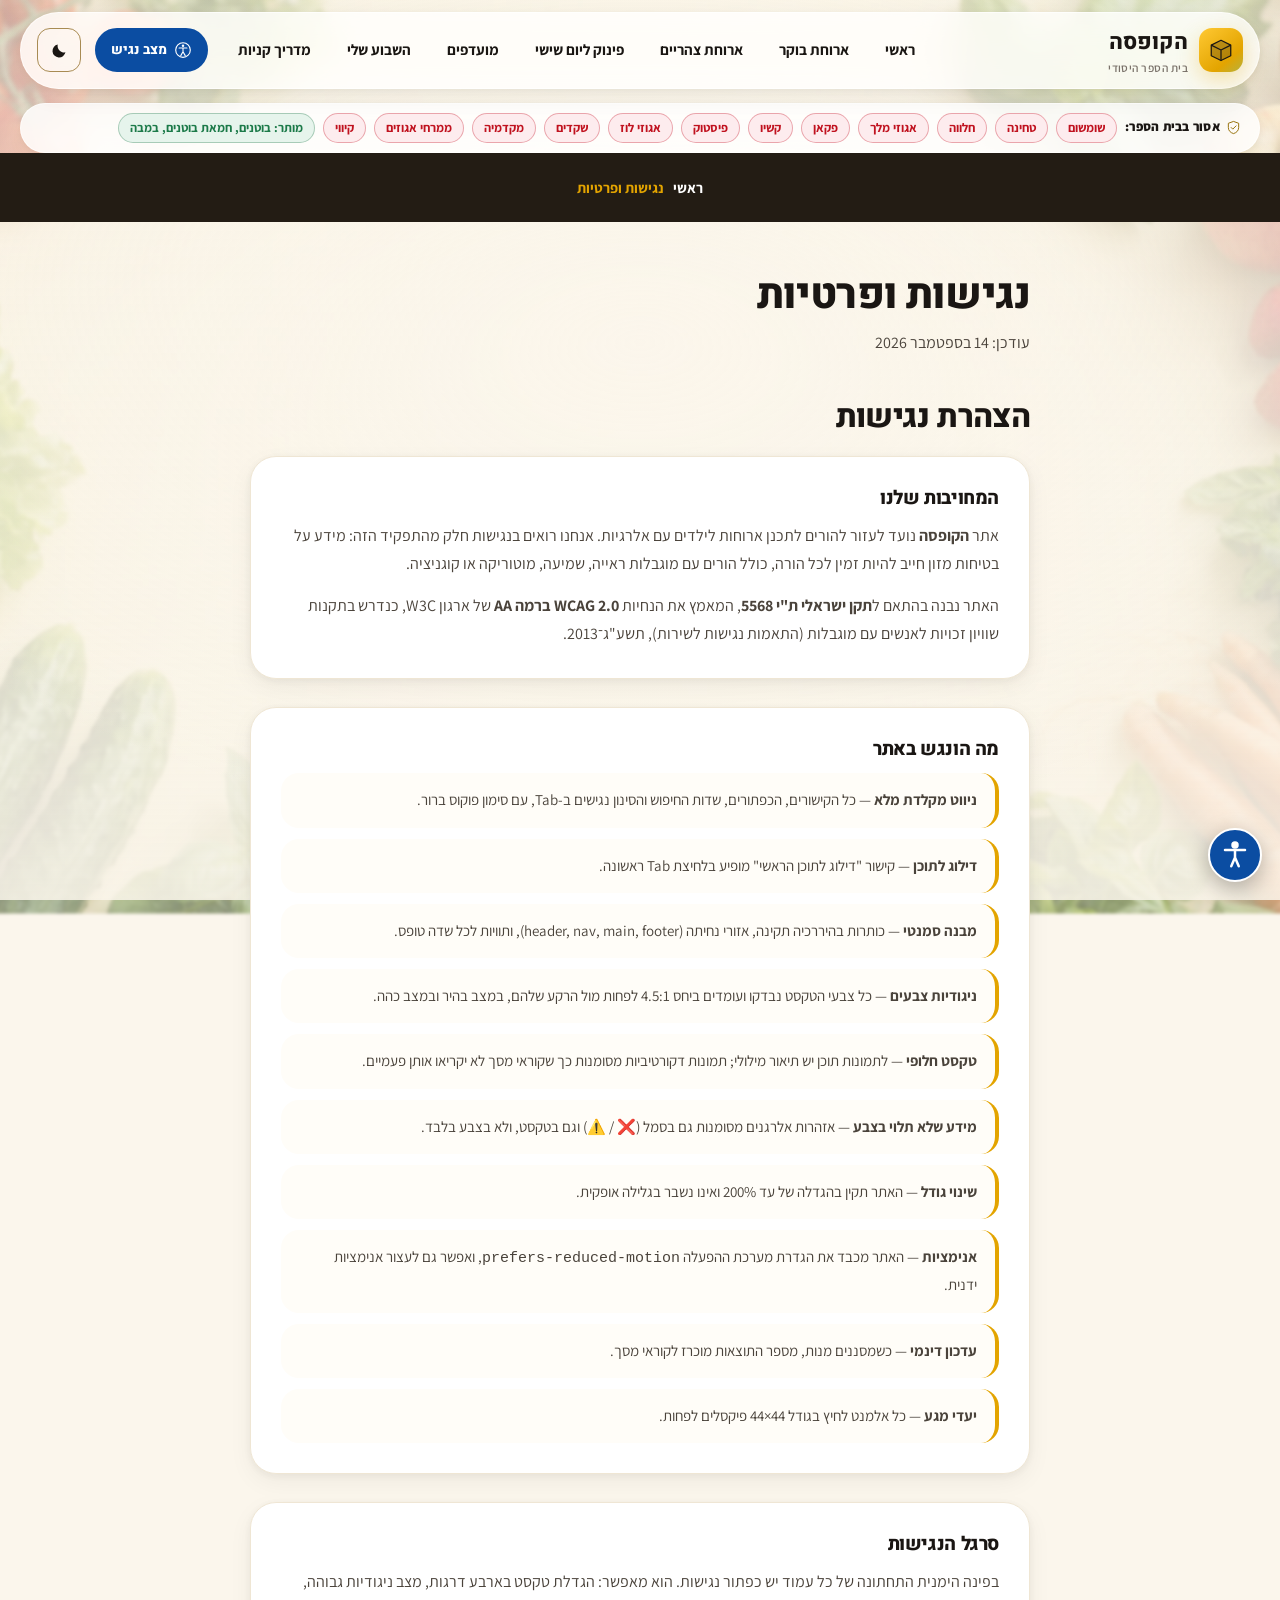
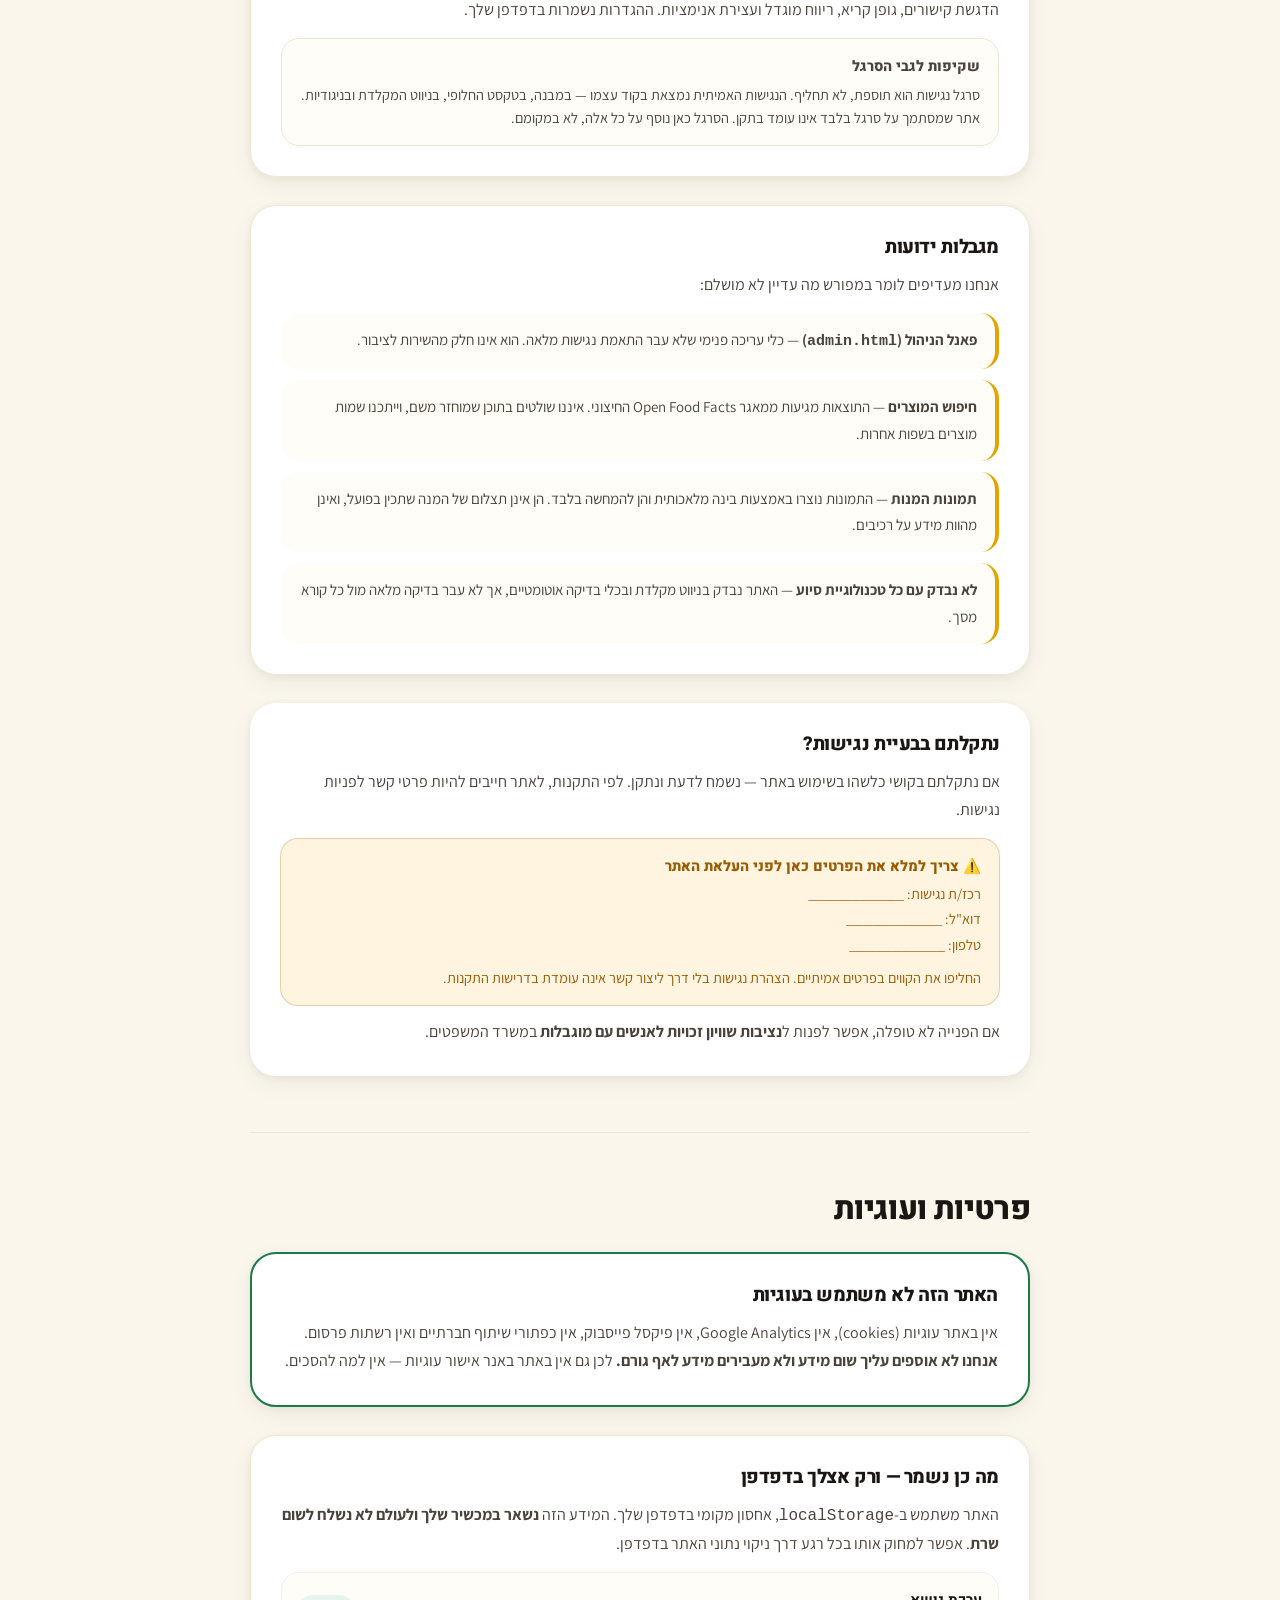
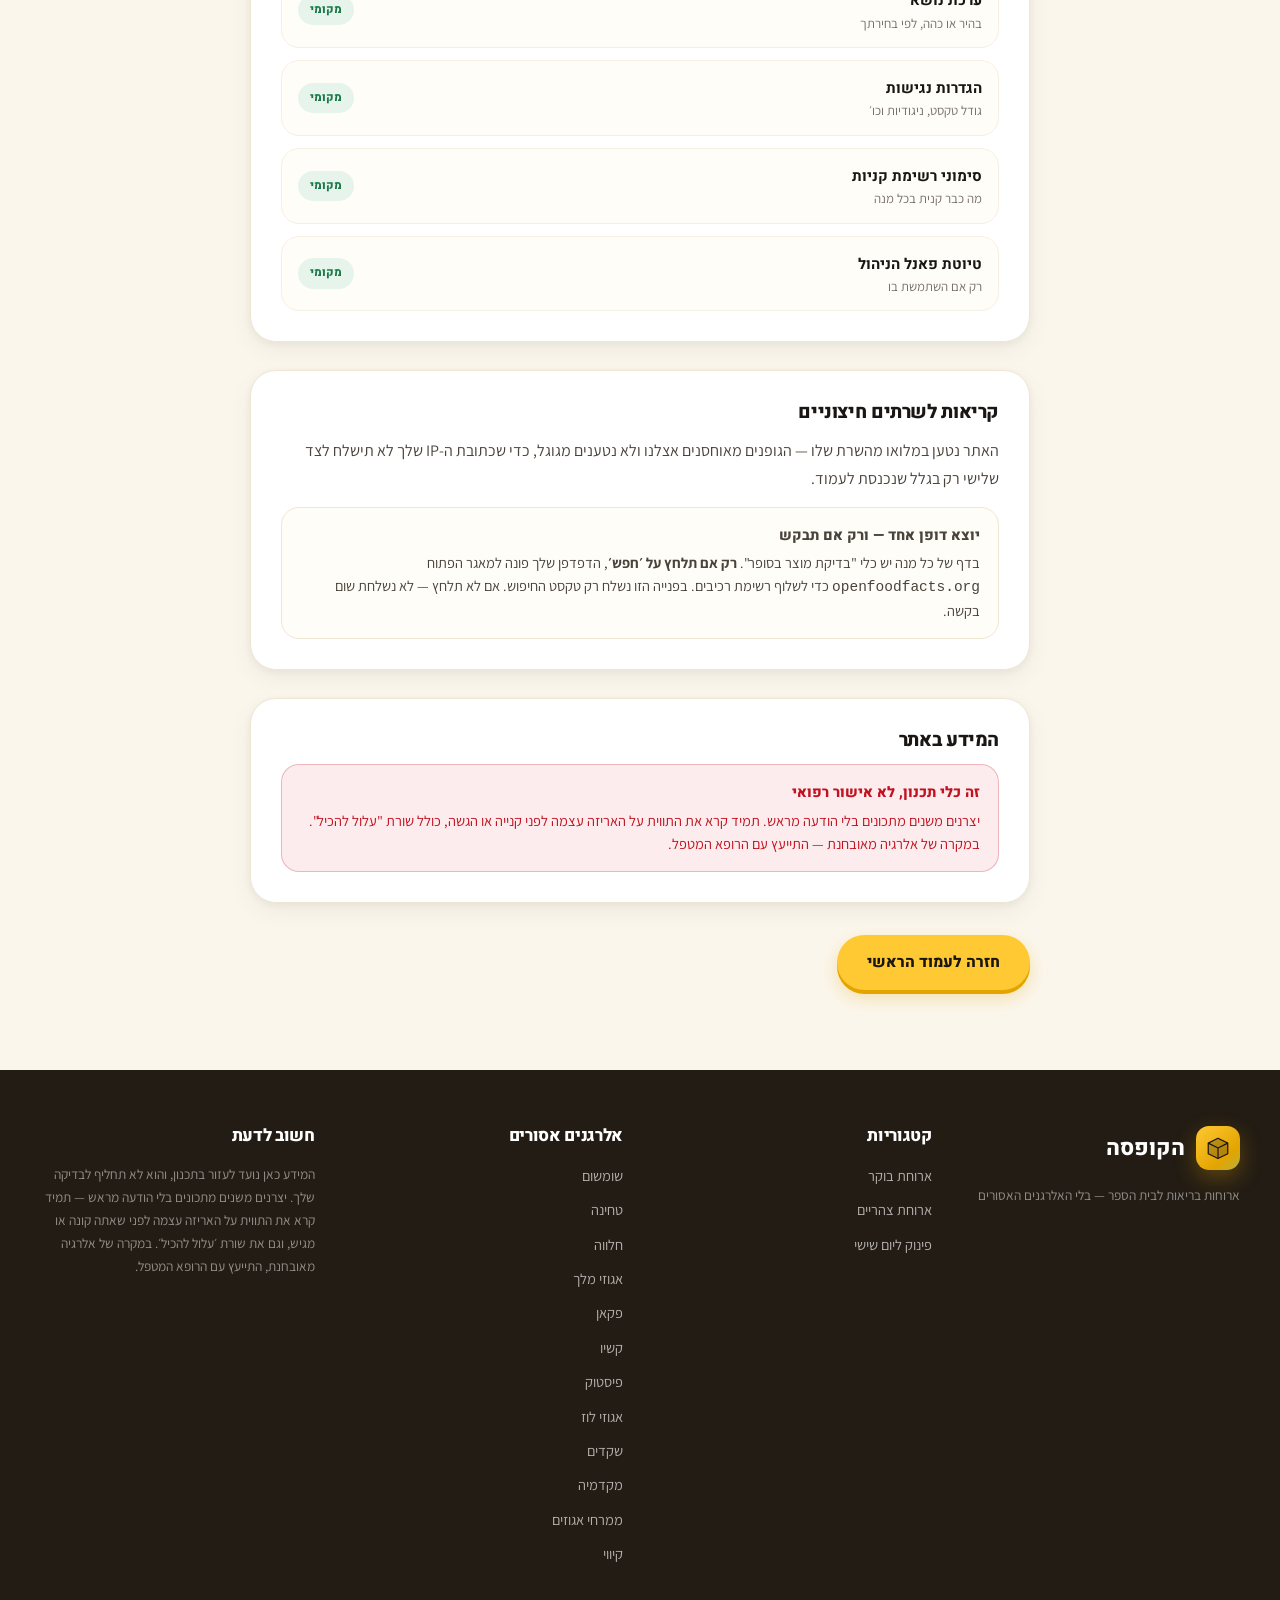
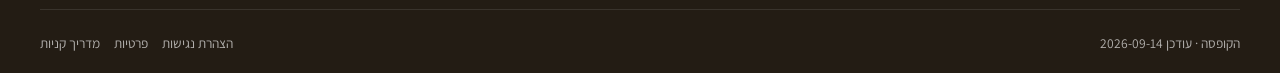
==== commit b70f4178: "השבוע שלנו לכמה ילדים, עיצוב זכוכית תלת-ממדי ותמונות שקופות - תכנון שבועי: טבלה ימים × ילדים, ניהול " ====
--- a/accessibility.html
+++ b/accessibility.html
@@ -10,7 +10,7 @@
 <link rel="stylesheet" href="assets/style.css">
 <link rel="icon" href="data:image/svg+xml,<svg xmlns='http://www.w3.org/2000/svg' viewBox='0 0 100 100'><text y='.9em' font-size='90'>🥪</text></svg>">
 </head>
-<body data-page="static">
+<body data-page="static" class="has-bg">
 
 <main id="app">
   <section class="crumb-hero compact">
@@ -196,7 +196,10 @@
 /* עמוד סטטי — מוסיף רק כותרת ופוטר */
 document.addEventListener("DOMContentLoaded", function () {
   document.body.insertAdjacentHTML("afterbegin", window.App.header());
+  if (matchMedia("(max-width:760px)").matches) document.querySelectorAll(".allergy-det").forEach(d=>d.removeAttribute("open"));
+  /* initAllergyBar */
   document.body.insertAdjacentHTML("beforeend", window.App.footer());
+  document.body.insertAdjacentHTML("beforeend", window.App.tabbar(""));
 });
 </script>
 </body>
--- a/assets/style.css
+++ b/assets/style.css
@@ -3,163 +3,173 @@
    ============================================================ */
 
 :root{
-  /* פלטת FreshEat */
-  /* צבעים מכוילים ל-WCAG 2.0 AA (ת"י 5568). אל תבהיר אותם בלי לבדוק ניגודיות מחדש. */
-  --theme:#DE0027;          /* כטקסט: 5.08:1 על לבן · 4.50:1 על קרם */
-  --theme-btn:#DE0027;      /* כרקע עם טקסט לבן: 4.60:1 */
-  --theme2:#FC791A;         /* דקורטיבי בלבד */
-  --theme2-deep:#BF5000;    /* לרקע עם טקסט לבן — 4.81:1 */
-  --title:#010F1C;
-  --text:#5C6574;
-  --text2:#666F7D;          /* 5.08:1 על לבן · 4.50:1 על קרם */
-  --body:#ffffff;
-  --bg2:#F4F1EA;
-  --bg3:#FBF9F4;
-  --dark:#02142A;
-  --border:#E5E0D6;         /* דקורטיבי */
-  --border2:#EFEBE2;
-  --border-ui:#8E836B;      /* פקדים שדורשים 3:1 לפי WCAG 1.4.11 — 3.74:1 על לבן */
-  --white:#ffffff;
-
-  --ok:#168047;             /* 4.52:1 על ok-soft */
-  --ok-soft:#EAF7F0;
-  --warn:#A46200;           /* 4.53:1 על warn-soft */
-  --warn-soft:#FFF6E6;
-  --danger:#D0021B;         /* 4.97:1 על danger-soft */
-  --danger-soft:#FDECEE;
-
-  --r:16px;
-  --r-lg:24px;
+  /* ============================================================
+     פלטת "הקופסה" — ענבר חם.
+     כלל ברזל: הצהוב הוא *רקע* בלבד, אף פעם לא צבע טקסט.
+     צהוב על לבן נותן 1.7:1 ונכשל; טקסט כהה על צהוב נותן 11.69:1.
+     כל ערך כאן נמדד. אל תבהיר בלי לחשב מחדש.
+     ============================================================ */
+  --amber:#FFC933;          /* רקע לפעולות */
+  --on-amber:#1A1613;       /* טקסט על ענבר — כהה *בשני* המצבים. 11.69:1 */
+  --amber-soft:#FFE9A8;
+  --amber-deep:#E3A400;     /* גבולות והדגשות גרפיות */
+  --amber-text:#926B00;     /* ענבר כטקסט — 4.86:1 על לבן */
+  --leaf:#2E7D4F;           /* ירוק "מותר" */
+  --leaf-soft:#E6F4EC;
+
+  --ink:#1A1613;            /* 17.98:1 על לבן */
+  --ink-2:#4A433B;          /* 9.73:1 */
+  --ink-3:#787068;          /* 4.87:1 — הגבול התחתון, אל תבהיר */
+
+  --body:#FBF6EC;           /* קרם — רקע העמוד */
+  --card:#FFFFFF;
+  --tint:#FFFDF8;
+  --dark:#231C14;           /* חום כהה לפוטר ולפס האלרגנים */
+
+  --border:#EFE6D4;         /* דקורטיבי */
+  --border2:#F6F0E4;
+  --border-ui:#A88B53;      /* פקדים — 3.24:1 (WCAG 1.4.11) */
+
+  --ok:#1C7A49;  --ok-soft:#E6F4EC;
+  --warn:#9A5B00; --warn-soft:#FFF4E0;
+  --danger:#C0121F; --danger-soft:#FDECEE;
+
+  /* זכוכית — 82% אטימות. מעל תמונת רקע טיפוסית זה עדיין 14.7:1 לטקסט כהה. */
+  --glass:rgba(255,255,255,.82);
+  --glass-strong:rgba(255,255,255,.93);
+  --glass-line:rgba(255,255,255,.65);
+
+  --r:18px;
+  --r-lg:26px;
   --r-pill:100px;
-  --sh:0 4px 20px rgba(1,15,28,.06);
-  --sh2:0 12px 40px rgba(1,15,28,.12);
-  --sh-red:0 10px 30px rgba(235,0,41,.22);
-  --maxw:1200px;
+  --sh:0 2px 10px rgba(35,28,20,.06), 0 8px 24px rgba(35,28,20,.05);
+  --sh2:0 6px 18px rgba(35,28,20,.10), 0 18px 48px rgba(35,28,20,.10);
+  --sh-amber:0 8px 22px rgba(227,164,0,.30);
+  --maxw:1240px;
   --title-font:"Heebo",-apple-system,"Segoe UI",Arial,sans-serif;
   --body-font:"Assistant","Heebo",-apple-system,"Segoe UI",Arial,sans-serif;
-  --pad:clamp(56px,8vw,110px);
+  --pad:clamp(44px,6vw,88px);
+  --tabbar:0px;             /* גובה סרגל תחתון — נדרס בנייד */
 }
 
 @media (prefers-color-scheme:dark){
   :root:not([data-theme="light"]){
-    --title:#F5F3EE; --text:#AEB6C2; --text2:#7F8791;
-    --theme:#FF2E52;      /* כטקסט על רקע כהה — 4.51:1 מינימום */
-    --theme-btn:#C4001F;  /* כרקע עם טקסט לבן — 5.66:1 */
-    --body:#02142A; --bg2:#061B33; --bg3:#04182E;
-    --border:#122C48; --border2:#0E2540; --white:#08203A;
-    --ok-soft:#0B2A1C; --warn-soft:#2A2110; --danger-soft:#2C1015;
-    --ok:#4ADE80; --warn:#FBBF24; --danger:#FF6B7D;
-    --theme2-deep:#BF5000;  /* תמיד רקע לטקסט לבן — 4.81:1 בשני המצבים */ --border-ui:#6E7C90;
-    --sh:0 4px 20px rgba(0,0,0,.35); --sh2:0 12px 40px rgba(0,0,0,.5);
+    --ink:#F7F3EA; --ink-2:#CFC6B6; --ink-3:#A79D8F;
+    --body:#17120D; --card:#221B14; --tint:#1C1610; --dark:#0E0A06;
+    --border:#33291E; --border2:#2A2018; --border-ui:#8C7A5E;
+    --amber:#FFC933; --on-amber:#1A1613; --amber-soft:#4A3A10; --amber-deep:#FFD866; --amber-text:#FFC933;
+    --leaf:#5CCB8C; --leaf-soft:#12301F;
+    --ok:#5CCB8C; --ok-soft:#12301F; --warn:#FFC266; --warn-soft:#332411; --danger:#FF8A94; --danger-soft:#33151A;
+    --glass:rgba(34,27,20,.86); --glass-strong:rgba(34,27,20,.95); --glass-line:rgba(255,255,255,.10);
+    --sh:0 2px 10px rgba(0,0,0,.4), 0 8px 24px rgba(0,0,0,.3);
+    --sh2:0 6px 18px rgba(0,0,0,.5), 0 18px 48px rgba(0,0,0,.4);
+    --sh-amber:0 8px 22px rgba(0,0,0,.45);
   }
 }
 :root[data-theme="dark"]{
-  --title:#F5F3EE; --text:#AEB6C2; --text2:#7F8791;
-    --theme:#FF2E52;      /* כטקסט על רקע כהה — 4.51:1 מינימום */
-    --theme-btn:#C4001F;  /* כרקע עם טקסט לבן — 5.66:1 */
-  --body:#02142A; --bg2:#061B33; --bg3:#04182E;
-  --border:#122C48; --border2:#0E2540; --white:#08203A;
-  --ok-soft:#0B2A1C; --warn-soft:#2A2110; --danger-soft:#2C1015;
-  --ok:#4ADE80; --warn:#FBBF24; --danger:#FF6B7D;
-  --theme2-deep:#BF5000;  /* תמיד רקע לטקסט לבן — 4.81:1 בשני המצבים */ --border-ui:#6E7C90;
-  --sh:0 4px 20px rgba(0,0,0,.35); --sh2:0 12px 40px rgba(0,0,0,.5);
+    --ink:#F7F3EA; --ink-2:#CFC6B6; --ink-3:#A79D8F;
+    --body:#17120D; --card:#221B14; --tint:#1C1610; --dark:#0E0A06;
+    --border:#33291E; --border2:#2A2018; --border-ui:#8C7A5E;
+    --amber:#FFC933; --on-amber:#1A1613; --amber-soft:#4A3A10; --amber-deep:#FFD866; --amber-text:#FFC933;
+    --leaf:#5CCB8C; --leaf-soft:#12301F;
+    --ok:#5CCB8C; --ok-soft:#12301F; --warn:#FFC266; --warn-soft:#332411; --danger:#FF8A94; --danger-soft:#33151A;
+    --glass:rgba(34,27,20,.86); --glass-strong:rgba(34,27,20,.95); --glass-line:rgba(255,255,255,.10);
+    --sh:0 2px 10px rgba(0,0,0,.4), 0 8px 24px rgba(0,0,0,.3);
+    --sh2:0 6px 18px rgba(0,0,0,.5), 0 18px 48px rgba(0,0,0,.4);
+    --sh-amber:0 8px 22px rgba(0,0,0,.45);
 }
 
 *,*::before,*::after{box-sizing:border-box}
 html{-webkit-text-size-adjust:100%;scroll-behavior:smooth}
 body{
-  margin:0;background:var(--body);color:var(--text);
+  margin:0;background:var(--body);color:var(--ink-2);
   font-family:var(--body-font);font-size:16px;line-height:1.75;
   direction:rtl;text-align:right;-webkit-font-smoothing:antialiased;
   overflow-x:hidden;
 }
 h1,h2,h3,h4,h5,h6{
-  font-family:var(--title-font);color:var(--title);
+  font-family:var(--title-font);color:var(--ink);
   font-weight:800;line-height:1.22;letter-spacing:-.02em;margin:0 0 12px;
 }
 p{margin:0 0 14px}
 a{color:inherit;text-decoration:none}
 img{max-width:100%;height:auto;display:block}
 button{font:inherit}
-ul{list-style:none;margin:0;padding:0}
+ul,ol{list-style:none;margin:0;padding:0}
 
 .wrap{max-width:var(--maxw);margin:0 auto;padding:0 20px}
 .sr{position:absolute;width:1px;height:1px;overflow:hidden;clip:rect(0 0 0 0)}
 .sec{padding:var(--pad) 0}
-.sec-cream{background:var(--bg2)}
-.sec-tint{background:var(--bg3)}
+.sec-cream{background:var(--body)}
+.sec-tint{background:var(--tint)}
 
 /* ================= כותרת עליונה ================= */
 .hdr{position:sticky;top:0;z-index:60;background:var(--body);border-bottom:1px solid var(--border2)}
 .hdr-in{max-width:var(--maxw);margin:0 auto;padding:14px 20px;display:flex;align-items:center;gap:16px}
-.logo{display:flex;align-items:center;gap:11px;font-family:var(--title-font);font-weight:800;font-size:22px;color:var(--title)}
+.logo{display:flex;align-items:center;gap:11px;font-family:var(--title-font);font-weight:800;font-size:22px;color:var(--ink)}
 .logo-mark{
   width:44px;height:44px;border-radius:13px;flex:0 0 auto;
-  background:linear-gradient(140deg,var(--theme-btn),var(--theme2-deep));
-  display:grid;place-items:center;color:#fff;box-shadow:var(--sh-red);
+  background:linear-gradient(140deg,var(--amber),var(--amber-deep));
+  display:grid;place-items:center;color:var(--on-amber);box-shadow:var(--sh-amber);
 }
 .logo-mark svg{width:26px;height:26px}
-.logo small{display:block;font-family:var(--body-font);font-size:11.5px;font-weight:600;color:var(--text2);letter-spacing:.04em;margin-top:-4px}
+.logo small{display:block;font-family:var(--body-font);font-size:11.5px;font-weight:600;color:var(--ink-3);letter-spacing:.04em;margin-top:-4px}
 .hdr-spacer{flex:1}
 .nav{display:flex;align-items:center;gap:4px}
 .nav a{
   padding:10px 16px;border-radius:var(--r-pill);font-weight:700;font-size:15px;
-  color:var(--title);transition:.2s;
-}
-.nav a:hover,.nav a[aria-current="page"]{background:var(--theme-btn);color:#fff}
+  color:var(--ink);transition:.2s;
+}
+.nav a:hover,.nav a[aria-current="page"]{background:var(--amber);color:var(--on-amber)}
 .icon-btn{
   width:44px;height:44px;border-radius:13px;border:1.5px solid var(--border-ui);
-  background:transparent;color:var(--title);display:grid;place-items:center;cursor:pointer;transition:.2s;
-}
-.icon-btn:hover{background:var(--theme-btn);border-color:var(--theme-btn);color:#fff;transform:translateY(-2px)}
+  background:transparent;color:var(--ink);display:grid;place-items:center;cursor:pointer;transition:.2s;
+}
+.icon-btn:hover{background:var(--amber);border-color:var(--amber);color:var(--on-amber);transform:translateY(-2px)}
 .icon-btn svg{width:19px;height:19px}
 
 /* ================= פס אלרגנים ================= */
-.allergy-bar{background:var(--dark);color:#fff;font-size:13.5px}
-:root[data-theme="dark"] .allergy-bar,
-:root:not([data-theme="light"]) .allergy-bar{background:#000}
-@media (prefers-color-scheme:light){:root:not([data-theme="dark"]) .allergy-bar{background:var(--dark)}}
+/* (הפס הכהה הישן הוסר — עכשיו האלרגנים בגלולת זכוכית, ראה עיצוב 2.0) */
 .allergy-bar-in{max-width:var(--maxw);margin:0 auto;padding:10px 20px;display:flex;align-items:center;gap:9px;flex-wrap:wrap}
-.allergy-bar b{color:var(--theme2);font-weight:800;letter-spacing:.02em}
+.allergy-bar b{color:var(--amber-deep);font-weight:800;letter-spacing:.02em}
 .chip{
   display:inline-flex;align-items:center;gap:5px;background:rgba(255,255,255,.1);
   border:1px solid rgba(255,255,255,.16);padding:2px 12px;border-radius:var(--r-pill);
   font-size:12.5px;font-weight:700;color:#fff;
 }
-.chip-x{background:rgba(235,0,41,.9);border-color:transparent}
 .chip-ok{background:rgba(27,156,87,.18);border-color:rgba(27,156,87,.4);color:#7ee6ac}
 
 /* ================= כותרת סקשן ================= */
 .title-area{text-align:center;max-width:720px;margin:0 auto 46px}
 .sub-title{
-  display:inline-flex;align-items:center;gap:9px;color:var(--theme);
+  display:inline-flex;align-items:center;gap:9px;color:var(--amber-text);
   font-family:var(--title-font);font-weight:800;font-size:14.5px;
   letter-spacing:.14em;margin-bottom:14px;
 }
 .sub-title::before,.sub-title::after{
-  content:"";width:26px;height:2px;background:var(--theme);opacity:.5;
+  content:"";width:26px;height:2px;background:var(--amber-text);opacity:.5;
 }
 .title-area h2{font-size:clamp(28px,4.4vw,46px);margin:0 0 12px}
-.title-area p{color:var(--text);font-size:17px;margin:0}
+.title-area p{color:var(--ink-2);font-size:17px;margin:0}
 
 /* ================= כפתורים ================= */
 .btn{
   display:inline-flex;align-items:center;justify-content:center;gap:9px;
-  background:var(--theme-btn);color:#fff;border:0;border-radius:var(--r-pill);
+  background:var(--amber);color:var(--on-amber);border:0;border-radius:var(--r-pill);
   padding:14px 30px;font-family:var(--title-font);font-weight:800;font-size:15.5px;
-  cursor:pointer;transition:.25s;box-shadow:var(--sh-red);position:relative;overflow:hidden;
-}
-.btn:hover{background:var(--theme2-deep);transform:translateY(-3px);box-shadow:0 14px 34px rgba(191,80,0,.3)}
+  cursor:pointer;transition:.25s;box-shadow:var(--sh-amber);position:relative;overflow:hidden;
+}
+.btn:hover{background:var(--amber-deep);color:var(--on-amber);transform:translateY(-3px);box-shadow:0 14px 34px rgba(191,80,0,.3)}
 .btn svg{width:17px;height:17px}
-.btn-out{background:transparent;color:var(--title);border:1.5px solid var(--border-ui);box-shadow:none}
-.btn-out:hover{background:var(--theme-btn);border-color:var(--theme-btn);color:#fff;box-shadow:var(--sh-red)}
+.btn-out{background:transparent;color:var(--ink);border:1.5px solid var(--border-ui);box-shadow:none}
+.btn-out:hover{background:var(--amber);border-color:var(--amber);color:var(--on-amber);box-shadow:var(--sh-amber)}
 .btn-dark{background:var(--dark);box-shadow:none}
-.btn-dark:hover{background:var(--theme-btn)}
+.btn-dark:hover{background:var(--amber)}
 .btn-sm{padding:10px 20px;font-size:14px}
 .btn-row{display:flex;gap:12px;flex-wrap:wrap}
 
 /* ================= באנר ראשי ================= */
-.banner{position:relative;background:var(--bg2);overflow:hidden;padding:clamp(48px,7vw,84px) 0}
+.banner{position:relative;background:var(--body);overflow:hidden;padding:clamp(48px,7vw,84px) 0}
 .banner::after{
   content:"";position:absolute;top:-140px;left:-140px;width:420px;height:420px;
   border-radius:50%;background:radial-gradient(circle,rgba(252,121,26,.16),transparent 70%);
@@ -170,12 +180,12 @@
 }
 @media(min-width:960px){.banner-in{grid-template-columns:1.05fr .95fr}}
 .banner h1{font-size:clamp(34px,6vw,62px);line-height:1.1;margin-bottom:18px}
-.banner h1 em{font-style:normal;color:var(--theme);position:relative}
+.banner h1 em{font-style:normal;color:var(--amber-text);position:relative}
 .banner h1 em::after{
   content:"";position:absolute;inset-inline:0;bottom:6px;height:10px;
-  background:var(--theme2);opacity:.22;border-radius:4px;z-index:-1;
-}
-.banner .lede{font-size:clamp(16px,2vw,19px);color:var(--text);max-width:52ch;margin-bottom:26px}
+  background:var(--amber-deep);opacity:.22;border-radius:4px;z-index:-1;
+}
+.banner .lede{font-size:clamp(16px,2vw,19px);color:var(--ink-2);max-width:52ch;margin-bottom:26px}
 .banner-media{position:relative;display:grid;place-items:center;min-height:280px}
 .banner-media > img,.banner-media > .ph{grid-area:1/1}
 .banner-media > img{z-index:2}
@@ -190,24 +200,24 @@
     linear-gradient(140deg,rgba(235,0,41,.07),rgba(252,121,26,.12));
   border:2px dashed var(--border);display:grid;place-items:center;text-align:center;padding:26px;
 }
-.banner-media .ph b{display:block;font-family:var(--title-font);color:var(--title);font-size:17px;margin-bottom:5px}
-.banner-media .ph span{font-size:13.5px;color:var(--text2);font-family:monospace;direction:ltr}
+.banner-media .ph b{display:block;font-family:var(--title-font);color:var(--ink);font-size:17px;margin-bottom:5px}
+.banner-media .ph span{font-size:13.5px;color:var(--ink-3);font-family:monospace;direction:ltr}
 .banner-stats{display:flex;gap:14px;flex-wrap:wrap;margin-top:8px}
-.bstat{background:var(--white);border:1px solid var(--border);border-radius:var(--r);padding:12px 20px;box-shadow:var(--sh)}
-.bstat b{display:block;font-family:var(--title-font);font-size:26px;color:var(--theme);line-height:1.1}
-.bstat span{font-size:13px;font-weight:600;color:var(--text2)}
+.bstat{background:var(--card);border:1px solid var(--border);border-radius:var(--r);padding:12px 20px;box-shadow:var(--sh)}
+.bstat b{display:block;font-family:var(--title-font);font-size:26px;color:var(--amber-text);line-height:1.1}
+.bstat span{font-size:13px;font-weight:600;color:var(--ink-3)}
 
 /* ================= כרטיסי קטגוריה ================= */
 .cats{display:grid;gap:26px;grid-template-columns:repeat(auto-fit,minmax(290px,1fr))}
 .cat{
-  position:relative;background:var(--white);border:1px solid var(--border);
+  position:relative;background:var(--card);border:1px solid var(--border);
   border-radius:var(--r-lg);padding:0 0 30px;
   box-shadow:var(--sh);transition:.3s cubic-bezier(.3,.9,.4,1);text-align:center;
 }
-.cat:hover{transform:translateY(-9px);box-shadow:var(--sh2);border-color:var(--theme)}
+.cat:hover{transform:translateY(-9px);box-shadow:var(--sh2);border-color:var(--amber-text)}
 /* .cat-top גוזר את התמונה, אבל .cat-ico חייב לחרוג ממנו — לכן הוא אח ולא בן */
 .cat-top{
-  position:relative;height:180px;background:var(--bg2);overflow:hidden;display:grid;
+  position:relative;height:180px;background:var(--body);overflow:hidden;display:grid;
   border-radius:var(--r-lg) var(--r-lg) 0 0;
 }
 .cat-top > img,.cat-top > .ph{grid-area:1/1;width:100%;height:100%}
@@ -218,22 +228,22 @@
   background:repeating-linear-gradient(45deg,var(--border2) 0 12px,transparent 12px 24px);
 }
 .ph-path{
-  font-family:monospace;direction:ltr;font-size:12px;color:var(--text2);
+  font-family:monospace;direction:ltr;font-size:12px;color:var(--ink-3);
   background:var(--body);padding:5px 10px;border-radius:8px;border:1px solid var(--border);
   word-break:break-all;line-height:1.5;
 }
 .cat-top .ph svg{width:74px;height:74px;opacity:.85}
 .cat-ico{
   position:absolute;top:143px;inset-inline-start:50%;transform:translateX(50%);
-  width:74px;height:74px;border-radius:50%;background:var(--white);
-  display:grid;place-items:center;box-shadow:var(--sh2);border:4px solid var(--white);z-index:3;
+  width:74px;height:74px;border-radius:50%;background:var(--card);
+  display:grid;place-items:center;box-shadow:var(--sh2);border:4px solid var(--card);z-index:3;
 }
 .cat-ico svg{width:42px;height:42px}
 .cat-body{padding:46px 24px 0}
 .cat h3{font-size:24px;margin-bottom:9px}
-.cat p{color:var(--text);font-size:15px;min-height:72px;margin-bottom:18px}
+.cat p{color:var(--ink-2);font-size:15px;min-height:72px;margin-bottom:18px}
 .cat-count{
-  display:inline-flex;align-items:center;gap:7px;color:var(--theme);
+  display:inline-flex;align-items:center;gap:7px;color:var(--amber-text);
   font-family:var(--title-font);font-weight:800;font-size:15px;
 }
 .cat-count svg{width:15px;height:15px;transition:.25s}
@@ -242,42 +252,45 @@
 /* ================= כרטיס מנה ================= */
 .meals{display:grid;gap:26px;grid-template-columns:repeat(auto-fill,minmax(260px,1fr))}
 .dish{
-  position:relative;background:var(--white);border:1px solid var(--border);
+  position:relative;background:var(--card);border:1px solid var(--border);
   border-radius:var(--r-lg);padding:70px 22px 26px;margin-top:62px;text-align:center;
   box-shadow:var(--sh);transition:.3s cubic-bezier(.3,.9,.4,1);display:block;
 }
-.dish:hover{transform:translateY(-9px);box-shadow:var(--sh2);border-color:var(--theme)}
+.dish:hover{transform:translateY(-9px);box-shadow:var(--sh2);border-color:var(--amber-text)}
 .dish-thumb{
   position:absolute;top:-58px;inset-inline-start:50%;transform:translateX(50%);
   width:132px;height:132px;border-radius:50%;overflow:hidden;
-  background:var(--bg2);border:5px solid var(--white);box-shadow:var(--sh);transition:.35s;
+  background:var(--body);border:5px solid var(--card);box-shadow:var(--sh);transition:.35s;
   display:grid;
 }
-.dish-thumb > *{grid-area:1/1;width:100%;height:100%}
+/* רק התמונה והאיור נמתחים. תווית ההמחשה היא בן ישיר גם היא —
+   בלי המיקוד הזה היא נמתחה על כל השטח והרקע הכהה שלה כיסה את התמונה. */
+.dish-thumb > img,.dish-thumb > .ph{grid-area:1/1;width:100%;height:100%}
+.dish-thumb > .illus-note{grid-area:1/1;align-self:end;justify-self:start;width:auto;height:auto}
 .dish:hover .dish-thumb{transform:translateX(50%) rotate(-6deg) scale(1.05)}
 .dish-thumb img{object-fit:cover;z-index:2}
-.dish-thumb .ph{display:grid;place-items:center;background:var(--bg3)}
+.dish-thumb .ph{display:grid;place-items:center;background:var(--tint)}
 .dish-thumb .ph svg{width:78px;height:78px}
 .dish h3{font-size:18.5px;margin-bottom:7px;min-height:46px;display:flex;align-items:center;justify-content:center}
 .dish p{
-  color:var(--text);font-size:14px;line-height:1.55;margin-bottom:14px;min-height:66px;
+  color:var(--ink-2);font-size:14px;line-height:1.55;margin-bottom:14px;min-height:66px;
   display:-webkit-box;-webkit-line-clamp:3;-webkit-box-orient:vertical;overflow:hidden;
 }
 .dish-meta{
   display:flex;align-items:center;justify-content:center;gap:8px;flex-wrap:wrap;
-  font-size:12.5px;font-weight:700;color:var(--text2);padding-top:14px;border-top:1px dashed var(--border);
+  font-size:12.5px;font-weight:700;color:var(--ink-3);padding-top:14px;border-top:1px dashed var(--border);
 }
 .dot{width:3px;height:3px;border-radius:50%;background:var(--border);flex:0 0 auto}
 .dish-badge{
-  position:absolute;top:16px;inset-inline-end:16px;background:var(--theme-btn);color:#fff;
+  position:absolute;top:16px;inset-inline-end:16px;background:var(--amber);color:var(--on-amber);
   font-size:11.5px;font-weight:800;padding:4px 11px;border-radius:var(--r-pill);z-index:4;
 }
-.dish-badge.b2{background:var(--theme2-deep)}
+.dish-badge.b2{background:var(--amber-deep);color:var(--ink)}
 
 /* דרגות קושי */
 .pips{display:inline-flex;gap:3px;align-items:center}
 .pip{width:7px;height:7px;border-radius:2px;background:var(--border)}
-.pip.on{background:var(--d-color,var(--theme))}
+.pip.on{background:var(--d-color,var(--amber-text))}
 .d1{--d-color:#1B9C57}.d2{--d-color:#84cc16}.d3{--d-color:#EAB308}
 .d4{--d-color:#FC791A}.d5{--d-color:#EB0029}
 
@@ -293,7 +306,7 @@
 }
 .crumb-hero::after{
   content:"";position:absolute;inset:0;
-  background:linear-gradient(180deg,rgba(2,20,42,.55),rgba(2,20,42,.9));
+  background:linear-gradient(180deg,rgba(35,28,20,.55),rgba(35,28,20,.9));
 }
 .crumb-hero > *{position:relative;z-index:2}
 /* בדף מנה הכותרת האמיתית מופיעה מיד אחרי, אז כאן רק פירורי הלחם */
@@ -301,39 +314,39 @@
 .crumb-hero h1{color:#fff;font-size:clamp(28px,5vw,48px);margin-bottom:14px}
 .crumb-nav{display:flex;align-items:center;justify-content:center;gap:9px;font-size:14.5px;font-weight:700;flex-wrap:wrap;color:rgba(255,255,255,.7)}
 .crumb-nav a{color:#fff}
-.crumb-nav a:hover{color:var(--theme2)}
+.crumb-nav a:hover{color:var(--amber-deep)}
 .crumb-nav svg{width:12px;height:12px}
-.crumb-nav .cur{color:var(--theme2)}
+.crumb-nav .cur{color:var(--amber-deep)}
 
 /* ================= סרגל סינון ================= */
 .toolbar{
   display:flex;gap:12px;flex-wrap:wrap;align-items:center;
-  background:var(--white);border:1px solid var(--border);border-radius:var(--r-lg);
+  background:var(--card);border:1px solid var(--border);border-radius:var(--r-lg);
   padding:18px;margin-bottom:44px;box-shadow:var(--sh);
 }
 .search{
   flex:1 1 250px;display:flex;align-items:center;gap:10px;
-  background:var(--bg3);border:1.5px solid var(--border-ui);border-radius:var(--r-pill);padding:0 20px;
-}
-.search svg{width:17px;height:17px;color:var(--text2);flex:0 0 auto}
-.search input{flex:1;border:0;background:transparent;padding:13px 0;color:var(--title);font-size:15px;outline:none;font-family:inherit}
-.seg{display:flex;gap:4px;background:var(--bg3);padding:5px;border-radius:var(--r-pill);border:1.5px solid var(--border-ui)}
+  background:var(--tint);border:1.5px solid var(--border-ui);border-radius:var(--r-pill);padding:0 20px;
+}
+.search svg{width:17px;height:17px;color:var(--ink-3);flex:0 0 auto}
+.search input{flex:1;border:0;background:transparent;padding:13px 0;color:var(--ink);font-size:15px;outline:none;font-family:inherit}
+.seg{display:flex;gap:4px;background:var(--tint);padding:5px;border-radius:var(--r-pill);border:1.5px solid var(--border-ui)}
 .seg button{
   border:0;background:transparent;padding:9px 20px;border-radius:var(--r-pill);
-  font-family:var(--title-font);font-size:14px;font-weight:700;color:var(--text);cursor:pointer;transition:.2s;white-space:nowrap;
-}
-.seg button:hover{color:var(--theme)}
-.seg button[aria-pressed="true"]{background:var(--theme-btn);color:#fff}
+  font-family:var(--title-font);font-size:14px;font-weight:700;color:var(--ink-2);cursor:pointer;transition:.2s;white-space:nowrap;
+}
+.seg button:hover{color:var(--amber-text)}
+.seg button[aria-pressed="true"]{background:var(--amber);color:var(--on-amber)}
 .sel{
-  border:1.5px solid var(--border-ui);background:var(--bg3);color:var(--title);
+  border:1.5px solid var(--border-ui);background:var(--tint);color:var(--ink);
   padding:12px 18px;border-radius:var(--r-pill);font-size:14px;font-weight:700;
   font-family:var(--title-font);cursor:pointer;
 }
-.empty{padding:80px 20px;text-align:center;color:var(--text2);border:2px dashed var(--border);border-radius:var(--r-lg)}
+.empty{padding:80px 20px;text-align:center;color:var(--ink-3);border:2px dashed var(--border);border-radius:var(--r-lg)}
 .grp-head{display:flex;align-items:center;gap:14px;margin:0 0 70px}
 .grp-head h2{font-size:26px;margin:0;white-space:nowrap}
 .grp-head .ln{flex:1;height:1px;background:var(--border)}
-.grp-head span{color:var(--theme);font-weight:800;font-family:var(--title-font)}
+.grp-head span{color:var(--amber-text);font-weight:800;font-family:var(--title-font)}
 
 /* ================= דף מנה ================= */
 .meal-top{display:grid;gap:36px;grid-template-columns:1fr;align-items:center;padding:var(--pad) 0 0}
@@ -341,52 +354,52 @@
 .meal-figure{position:relative;display:grid;place-items:center}
 .meal-figure > img,.meal-figure > .ph{grid-area:1/1}
 .meal-figure > img{z-index:2}
-.meal-figure img{width:100%;max-width:400px;aspect-ratio:1;object-fit:cover;border-radius:50%;box-shadow:var(--sh2);border:10px solid var(--white)}
+.meal-figure img{width:100%;max-width:400px;aspect-ratio:1;object-fit:cover;border-radius:50%;box-shadow:var(--sh2);border:10px solid var(--card)}
 .meal-figure .ph{
   width:100%;max-width:400px;aspect-ratio:1;border-radius:50%;
-  background:var(--bg2);border:10px solid var(--white);box-shadow:var(--sh2);
+  background:var(--body);border:10px solid var(--card);box-shadow:var(--sh2);
   display:grid;place-items:center;text-align:center;padding:30px;
 }
 .meal-figure .ph svg{width:140px;height:140px;margin-bottom:10px}
-.meal-figure .ph span{font-size:12px;color:var(--text2);font-family:monospace;direction:ltr;word-break:break-all}
+.meal-figure .ph span{font-size:12px;color:var(--ink-3);font-family:monospace;direction:ltr;word-break:break-all}
 .meal-top h1{font-size:clamp(28px,4.6vw,46px);margin-bottom:14px}
-.meal-top .lede{font-size:17.5px;color:var(--text);margin-bottom:24px}
+.meal-top .lede{font-size:17.5px;color:var(--ink-2);margin-bottom:24px}
 .tag-row{display:flex;gap:8px;flex-wrap:wrap;margin-bottom:22px}
-.tag{background:var(--bg2);border:1px solid var(--border);color:var(--text);padding:5px 15px;border-radius:var(--r-pill);font-size:13px;font-weight:700}
+.tag{background:var(--body);border:1px solid var(--border);color:var(--ink-2);padding:5px 15px;border-radius:var(--r-pill);font-size:13px;font-weight:700}
 .stats{display:flex;gap:12px;flex-wrap:wrap;margin-bottom:24px}
-.stat{background:var(--white);border:1px solid var(--border);border-radius:var(--r);padding:13px 20px;display:flex;align-items:center;gap:12px;box-shadow:var(--sh)}
-.stat > svg{width:22px;height:22px;color:var(--theme)}
-.stat b{display:block;font-family:var(--title-font);font-size:16px;color:var(--title);line-height:1.25}
-.stat span{font-size:12px;color:var(--text2);font-weight:600}
+.stat{background:var(--card);border:1px solid var(--border);border-radius:var(--r);padding:13px 20px;display:flex;align-items:center;gap:12px;box-shadow:var(--sh)}
+.stat > svg{width:22px;height:22px;color:var(--amber-text)}
+.stat b{display:block;font-family:var(--title-font);font-size:16px;color:var(--ink);line-height:1.25}
+.stat span{font-size:12px;color:var(--ink-3);font-weight:600}
 
 .grid2{display:grid;gap:28px;grid-template-columns:1fr;padding:var(--pad) 0}
 @media(min-width:920px){.grid2{grid-template-columns:1.05fr .95fr;align-items:start}}
 
-.card{background:var(--white);border:1px solid var(--border);border-radius:var(--r-lg);padding:30px;box-shadow:var(--sh);margin-bottom:28px}
+.card{background:var(--card);border:1px solid var(--border);border-radius:var(--r-lg);padding:30px;box-shadow:var(--sh);margin-bottom:28px}
 .card > h2{font-size:21px;margin:0 0 20px;display:flex;align-items:center;gap:11px}
-.card > h2 svg{width:22px;height:22px;color:var(--theme);flex:0 0 auto}
+.card > h2 svg{width:22px;height:22px;color:var(--amber-text);flex:0 0 auto}
 
 /* ---- ערכים תזונתיים ---- */
 .nutri{display:grid;gap:14px}
-.nrow{background:var(--bg3);border:1px solid var(--border2);border-radius:var(--r);padding:16px 18px}
+.nrow{background:var(--tint);border:1px solid var(--border2);border-radius:var(--r);padding:16px 18px}
 .nrow-top{display:flex;align-items:baseline;gap:10px;margin-bottom:11px}
-.nrow-top .nm{font-family:var(--title-font);font-weight:800;font-size:16px;color:var(--title);flex:1}
-.nrow-top .val{font-family:var(--title-font);font-weight:800;font-size:25px;color:var(--title);line-height:1}
-.nrow-top .un{font-size:13px;font-weight:700;color:var(--text2)}
+.nrow-top .nm{font-family:var(--title-font);font-weight:800;font-size:16px;color:var(--ink);flex:1}
+.nrow-top .val{font-family:var(--title-font);font-weight:800;font-size:25px;color:var(--ink);line-height:1}
+.nrow-top .un{font-size:13px;font-weight:700;color:var(--ink-3)}
 .nbar{height:11px;border-radius:var(--r-pill);background:var(--border2);overflow:hidden;position:relative}
-.nbar i{display:block;height:100%;border-radius:var(--r-pill);background:var(--nc,var(--theme));transition:width .7s cubic-bezier(.3,.9,.4,1)}
+.nbar i{display:block;height:100%;border-radius:var(--r-pill);background:var(--nc,var(--amber-text));transition:width .7s cubic-bezier(.3,.9,.4,1)}
 .nfoot{display:flex;align-items:center;gap:8px;margin-top:9px;font-size:13px;flex-wrap:wrap}
-.npct{font-family:var(--title-font);font-weight:800;font-size:15px;color:var(--nc,var(--theme))}
-.nfoot span{color:var(--text2);font-weight:600}
-.nbasis{font-size:12.5px;color:var(--text2);margin-top:7px;line-height:1.5}
+.npct{font-family:var(--title-font);font-weight:800;font-size:15px;color:var(--nc,var(--amber-text))}
+.nfoot span{color:var(--ink-3);font-weight:600}
+.nbasis{font-size:12.5px;color:var(--ink-3);margin-top:7px;line-height:1.5}
 .n-good{--nc:var(--ok)}
-.n-mid{--nc:var(--theme2)}
+.n-mid{--nc:var(--amber-deep)}
 .n-high{--nc:var(--danger)}
 .nserve{
-  display:flex;align-items:center;gap:9px;background:var(--bg2);border-radius:var(--r);
-  padding:12px 16px;margin-bottom:16px;font-size:14px;font-weight:700;color:var(--title);
-}
-.nserve svg{width:18px;height:18px;color:var(--theme);flex:0 0 auto}
+  display:flex;align-items:center;gap:9px;background:var(--body);border-radius:var(--r);
+  padding:12px 16px;margin-bottom:16px;font-size:14px;font-weight:700;color:var(--ink);
+}
+.nserve svg{width:18px;height:18px;color:var(--amber-text);flex:0 0 auto}
 
 /* ---- רשימת קניות ---- */
 .shop li{display:flex;gap:14px;align-items:flex-start;padding:14px 0;border-bottom:1px dashed var(--border)}
@@ -400,9 +413,9 @@
 .shop-cb[aria-checked="true"]{background:var(--ok);border-color:var(--ok)}
 .shop-cb[aria-checked="true"] svg{opacity:1}
 .shop-txt{flex:1;min-width:0}
-.shop-txt b{font-family:var(--title-font);font-weight:700;font-size:15.5px;color:var(--title)}
-.shop-txt .q{color:var(--text2);font-weight:600;font-size:14px}
-.shop-txt .note{display:block;color:var(--text);font-size:13.5px;margin-top:3px}
+.shop-txt b{font-family:var(--title-font);font-weight:700;font-size:15.5px;color:var(--ink)}
+.shop-txt .q{color:var(--ink-3);font-weight:600;font-size:14px}
+.shop-txt .note{display:block;color:var(--ink-2);font-size:13.5px;margin-top:3px}
 .shop li[data-done="1"] .shop-txt b,.shop li[data-done="1"] .shop-txt .q{text-decoration:line-through;opacity:.5}
 .flag{
   display:inline-flex;align-items:flex-start;gap:7px;margin-top:7px;
@@ -413,19 +426,19 @@
 
 /* ---- שלבים ---- */
 .steps{counter-reset:s}
-.steps li{counter-increment:s;position:relative;padding:0 52px 22px 0;color:var(--text);font-size:15.5px}
+.steps li{counter-increment:s;position:relative;padding:0 52px 22px 0;color:var(--ink-2);font-size:15.5px}
 .steps li:last-child{padding-bottom:0}
 .steps li::before{
   content:counter(s);position:absolute;right:0;top:-2px;width:34px;height:34px;border-radius:50%;
-  background:var(--theme-btn);color:#fff;display:grid;place-items:center;
-  font-family:var(--title-font);font-weight:800;font-size:15px;box-shadow:var(--sh-red);
+  background:var(--amber);color:var(--on-amber);display:grid;place-items:center;
+  font-family:var(--title-font);font-weight:800;font-size:15px;box-shadow:var(--sh-amber);
 }
 .steps li::after{content:"";position:absolute;right:16.5px;top:38px;bottom:8px;width:2px;background:var(--border)}
 .steps li:last-child::after{display:none}
 
 .tips li{
-  padding:14px 18px;background:var(--bg3);border-radius:var(--r);margin-bottom:11px;
-  font-size:15px;color:var(--text);border-inline-start:4px solid var(--theme2);
+  padding:14px 18px;background:var(--tint);border-radius:var(--r);margin-bottom:11px;
+  font-size:15px;color:var(--ink-2);border-inline-start:4px solid var(--amber-deep);
 }
 .tips li:last-child{margin-bottom:0}
 
@@ -434,21 +447,21 @@
 .alert svg{width:20px;height:20px;flex:0 0 auto;margin-top:3px}
 .alert-danger{background:var(--danger-soft);color:var(--danger);border:1px solid color-mix(in srgb,var(--danger) 25%,transparent)}
 .alert-warn{background:var(--warn-soft);color:var(--warn);border:1px solid color-mix(in srgb,var(--warn) 25%,transparent)}
-.alert-info{background:var(--bg3);color:var(--text);border:1px solid var(--border)}
+.alert-info{background:var(--tint);color:var(--ink-2);border:1px solid var(--border)}
 .alert b{display:block;margin-bottom:4px;font-family:var(--title-font);font-weight:800}
 
 .dscale{display:flex;gap:5px;margin:14px 0 12px}
 .dstep{flex:1;height:9px;border-radius:var(--r-pill);background:var(--border2)}
-.dstep.on{background:var(--d-color,var(--theme))}
-.dlabel{font-size:14.5px;color:var(--text);margin:0}
-.dlabel b{color:var(--title);font-family:var(--title-font)}
+.dstep.on{background:var(--d-color,var(--amber-text))}
+.dlabel{font-size:14.5px;color:var(--ink-2);margin:0}
+.dlabel b{color:var(--ink);font-family:var(--title-font)}
 
 /* ---- מוצרים ---- */
 .prods{display:grid;gap:12px}
-.prod{display:flex;gap:14px;align-items:center;background:var(--bg3);border:1px solid var(--border2);border-radius:var(--r);padding:14px 16px}
+.prod{display:flex;gap:14px;align-items:center;background:var(--tint);border:1px solid var(--border2);border-radius:var(--r);padding:14px 16px}
 .prod-b{flex:1;min-width:0}
-.prod-b b{font-family:var(--title-font);font-size:15px;color:var(--title);display:block}
-.prod-b span{font-size:13px;color:var(--text2);display:block;line-height:1.5}
+.prod-b b{font-family:var(--title-font);font-size:15px;color:var(--ink);display:block}
+.prod-b span{font-size:13px;color:var(--ink-3);display:block;line-height:1.5}
 .badge{font-size:11.5px;font-weight:800;padding:5px 12px;border-radius:var(--r-pill);white-space:nowrap;flex:0 0 auto;font-family:var(--title-font)}
 .badge-ok{background:var(--ok-soft);color:var(--ok)}
 .badge-warn{background:var(--warn-soft);color:var(--warn)}
@@ -474,7 +487,7 @@
 .ftr h3,.ftr h4{color:#fff;font-size:17px;margin-bottom:16px}
 .ftr .logo{color:#fff;margin-bottom:14px}
 .ftr a{color:rgba(255,255,255,.65)}
-.ftr a:hover{color:var(--theme2)}
+.ftr a:hover{color:var(--amber-deep)}
 .ftr li{margin-bottom:9px;font-size:14.5px}
 .ftr-note{font-size:13.5px;line-height:1.7;color:rgba(255,255,255,.5)}
 .ftr-bot{border-top:1px solid rgba(255,255,255,.1);padding-top:22px;font-size:13.5px;display:flex;gap:14px;flex-wrap:wrap;align-items:center}
@@ -482,22 +495,22 @@
 /* ================= ניהול ================= */
 .adm-grid{display:grid;gap:24px;grid-template-columns:1fr;align-items:start}
 @media(min-width:1040px){.adm-grid{grid-template-columns:340px 1fr}}
-.adm-list{max-height:72vh;overflow:auto;border:1px solid var(--border);border-radius:var(--r-lg);background:var(--white)}
-.adm-item{display:block;width:100%;text-align:right;border:0;border-bottom:1px solid var(--border2);background:transparent;padding:13px 17px;cursor:pointer;font-family:inherit;color:var(--title)}
-.adm-item:hover{background:var(--bg3)}
-.adm-item[aria-current="true"]{background:var(--theme-btn);color:#fff}
-.adm-item small{display:block;color:var(--text2);font-size:12px;font-weight:600}
+.adm-list{max-height:72vh;overflow:auto;border:1px solid var(--border);border-radius:var(--r-lg);background:var(--card)}
+.adm-item{display:block;width:100%;text-align:right;border:0;border-bottom:1px solid var(--border2);background:transparent;padding:13px 17px;cursor:pointer;font-family:inherit;color:var(--ink)}
+.adm-item:hover{background:var(--tint)}
+.adm-item[aria-current="true"]{background:var(--amber);color:var(--on-amber)}
+.adm-item small{display:block;color:var(--ink-3);font-size:12px;font-weight:600}
 .adm-item[aria-current="true"] small{color:rgba(255,255,255,.8)}
-.adm-grp{padding:11px 17px;background:var(--bg2);font-family:var(--title-font);font-weight:800;font-size:13px;color:var(--text);border-bottom:1px solid var(--border)}
+.adm-grp{padding:11px 17px;background:var(--body);font-family:var(--title-font);font-weight:800;font-size:13px;color:var(--ink-2);border-bottom:1px solid var(--border)}
 .fld{margin-bottom:17px}
-.fld label{display:block;font-family:var(--title-font);font-size:14px;font-weight:800;margin-bottom:7px;color:var(--title)}
+.fld label{display:block;font-family:var(--title-font);font-size:14px;font-weight:800;margin-bottom:7px;color:var(--ink)}
 .fld input,.fld textarea,.fld select{
-  width:100%;border:1.5px solid var(--border-ui);background:var(--bg3);color:var(--title);
+  width:100%;border:1.5px solid var(--border-ui);background:var(--tint);color:var(--ink);
   border-radius:12px;padding:12px 15px;font-family:inherit;font-size:15px;outline:none;transition:.2s;
 }
-.fld input:focus,.fld textarea:focus,.fld select:focus{border-color:var(--theme);background:var(--white)}
+.fld input:focus,.fld textarea:focus,.fld select:focus{border-color:var(--amber-text);background:var(--card)}
 .fld textarea{min-height:110px;resize:vertical;line-height:1.7}
-.fld .hint{font-size:12.5px;color:var(--text2);margin-top:6px;line-height:1.6}
+.fld .hint{font-size:12.5px;color:var(--ink-3);margin-top:6px;line-height:1.6}
 .fld-row{display:grid;gap:14px;grid-template-columns:repeat(auto-fit,minmax(150px,1fr))}
 .toast{
   position:fixed;bottom:26px;inset-inline-start:26px;z-index:200;
@@ -638,17 +651,17 @@
 /* --- דילוג לתוכן (WCAG 2.4.1) --- */
 .skip{
   position:absolute;inset-inline-start:-9999px;top:0;z-index:200;
-  background:var(--theme-btn);color:#fff;padding:14px 26px;
+  background:var(--amber);color:var(--on-amber);padding:14px 26px;
   font-family:var(--title-font);font-weight:800;font-size:16px;
   border-radius:0 0 var(--r) var(--r);text-decoration:none;
 }
 .skip:focus{inset-inline-start:50%;transform:translateX(50%)}
 
 /* --- פוקוס נראה בכל מקום (WCAG 2.4.7) ---
-   var(--title) הוא כמעט־שחור במצב בהיר וכמעט־לבן במצב כהה,
+   var(--ink) הוא כמעט־שחור במצב בהיר וכמעט־לבן במצב כהה,
    כך שאותו כלל עובד בשני המצבים. */
 :where(a,button,input,select,textarea,summary,[tabindex]):focus-visible{
-  outline:3px solid var(--title);
+  outline:3px solid var(--ink);
   outline-offset:2px;
   border-radius:6px;
 }
@@ -662,7 +675,7 @@
 .nav a[aria-current="page"]:focus-visible,
 .seg button[aria-pressed="true"]:focus-visible,
 .a11y-opt[aria-pressed="true"]:focus-visible{
-  box-shadow:inset 0 0 0 3px #fff;
+  box-shadow:inset 0 0 0 3px var(--ink);
 }
 .btn:focus-visible{overflow:visible}
 /* מנטרל את ההסתרה של דפדפנים שלא תומכים ב-focus-visible */
@@ -685,26 +698,26 @@
 .a11y-panel{
   position:fixed;inset-inline-start:18px;bottom:84px;z-index:151;
   width:min(310px,calc(100vw - 36px));
-  background:var(--white);border:2px solid var(--border-ui);border-radius:var(--r-lg);
+  background:var(--card);border:2px solid var(--border-ui);border-radius:var(--r-lg);
   box-shadow:var(--sh2);padding:18px;display:none;
   max-height:min(560px,calc(100vh - 120px));overflow:auto;
 }
 .a11y-panel[data-open="true"]{display:block}
 .a11y-panel h2{font-size:18px;margin:0 0 4px}
-.a11y-panel .sub{font-size:13px;color:var(--text2);margin:0 0 14px}
+.a11y-panel .sub{font-size:13px;color:var(--ink-3);margin:0 0 14px}
 .a11y-grid{display:grid;grid-template-columns:1fr 1fr;gap:8px}
 .a11y-opt{
   display:flex;flex-direction:column;align-items:center;gap:6px;
   padding:12px 8px;border:1.5px solid var(--border-ui);border-radius:12px;
-  background:var(--bg3);color:var(--title);cursor:pointer;
+  background:var(--tint);color:var(--ink);cursor:pointer;
   font-size:12.5px;font-weight:700;font-family:var(--body-font);text-align:center;min-height:74px;
 }
-.a11y-opt:hover{border-color:var(--theme)}
-.a11y-opt[aria-pressed="true"]{background:var(--theme-btn);color:#fff;border-color:var(--theme-btn)}
+.a11y-opt:hover{border-color:var(--amber-text)}
+.a11y-opt[aria-pressed="true"]{background:var(--amber);color:var(--on-amber);border-color:var(--amber)}
 .a11y-opt svg{width:22px;height:22px}
 .a11y-panel .btn{width:100%;margin-top:12px}
-.a11y-panel .note{font-size:12px;color:var(--text2);margin:12px 0 0;line-height:1.6}
-.a11y-panel .note a{text-decoration:underline;color:var(--theme)}
+.a11y-panel .note{font-size:12px;color:var(--ink-3);margin:12px 0 0;line-height:1.6}
+.a11y-panel .note a{text-decoration:underline;color:var(--amber-text)}
 
 /* --- מצבי נגישות --- */
 html[data-fs="1"] body{font-size:18px}
@@ -746,10 +759,12 @@
 html[data-contrast="high"] .banner::after,
 html[data-contrast="high"] .cta::before{display:none}
 html[data-contrast="high"] .crumb-hero,html[data-contrast="high"] .cta,
-html[data-contrast="high"] .ftr,html[data-contrast="high"] .allergy-bar{background:#000 !important}
+html[data-contrast="high"] .ftr{background:#000 !important}
 /* על רקע שחור האדום נופל ל-2.6:1 — צהוב נותן 15:1 */
-html[data-contrast="high"] .allergy-bar b{color:#FFD500 !important}
-html[data-contrast="high"] .chip{background:#000;border-color:#fff;color:#fff}
+html[data-contrast="high"] .allergy-bar b{color:#000 !important}
+html[data-contrast="high"] .allergy-bar-in{background:#fff !important;border:2px solid #000 !important}
+html[data-contrast="high"] .allergy-det > summary{color:#000}
+html[data-contrast="high"] .chip{background:#fff;border:2px solid #000;color:#000}
 html[data-contrast="high"] .chip-x{background:#A60018;border-color:#fff;color:#fff}
 html[data-contrast="high"] .chip-ok{background:#00562C;border-color:#fff;color:#fff}
 html[data-contrast="high"] .crumb-nav .cur,html[data-contrast="high"] .cta p,
@@ -761,3 +776,934 @@
 }
 
 @media print{.a11y-btn,.a11y-panel,.skip{display:none !important}}
+
+/* ============================================================
+   עיצוב 2.0 — ענבר, זכוכית, סרגל תחתון
+   ============================================================ */
+
+/* --- רקע האתר: תמונת מזון עדינה מתחת לקרם --- */
+body.has-bg::before{
+  content:"";position:fixed;inset:0;z-index:-2;
+  background-image:url(img/hero/site-bg.jpg);  /* יחסי לקובץ ה-CSS */
+  background-size:cover;background-position:center;
+  opacity:.20;
+}
+body.has-bg::after{
+  content:"";position:fixed;inset:0;z-index:-1;
+  background:linear-gradient(180deg,
+    color-mix(in srgb,var(--body) 72%,transparent) 0%,
+    color-mix(in srgb,var(--body) 90%,transparent) 42%,
+    var(--body) 100%);
+}
+
+/* --- כותרת עליונה בסגנון גלולה צפה --- */
+.hdr{
+  position:sticky;top:0;z-index:60;
+  background:transparent;border:0;padding:12px 0 6px;
+}
+.hdr-in{
+  max-width:var(--maxw);margin:0 auto;padding:10px 16px;
+  display:flex;align-items:center;gap:14px;
+  background:var(--glass);backdrop-filter:blur(14px) saturate(180%);
+  border:1px solid var(--glass-line);border-radius:var(--r-pill);
+  box-shadow:var(--sh);
+}
+@media(min-width:921px){.hdr-in{margin-inline:20px}}
+
+/* --- פס כללי בית הספר — דק, אבל האלרגנים נשארים בולטים --- */
+.allergy-bar{background:transparent;color:var(--ink-2);font-size:13px}
+.allergy-bar-in{
+  max-width:var(--maxw);margin:8px auto 0;padding:9px 18px;
+  background:var(--glass);backdrop-filter:blur(10px);
+  border:1px solid var(--glass-line);border-radius:var(--r-pill);
+  display:flex;align-items:center;gap:8px;flex-wrap:wrap;box-shadow:var(--sh);
+}
+.allergy-bar b{color:var(--ink);font-weight:800;display:flex;align-items:center;gap:6px}
+.allergy-bar b svg{width:15px;height:15px;color:var(--amber-text)}
+.chip{
+  background:var(--card);border:1px solid var(--border);color:var(--ink-2);
+  padding:3px 11px;border-radius:var(--r-pill);font-size:12.5px;font-weight:700;
+  display:inline-flex;align-items:center;gap:5px;
+}
+.chip-x{background:var(--danger-soft);border-color:color-mix(in srgb,var(--danger) 32%,transparent);color:var(--danger)}
+.chip-ok{background:var(--leaf-soft);border-color:color-mix(in srgb,var(--leaf) 34%,transparent);color:var(--ok)}
+
+/* --- Hero --- */
+.hero2{padding:14px 0 clamp(26px,4vw,46px)}
+.hero2-in{
+  max-width:var(--maxw);margin:0 auto;padding:0 20px;
+  display:grid;gap:22px;grid-template-columns:1fr;align-items:center;
+}
+@media(min-width:900px){.hero2-in{grid-template-columns:1.08fr .92fr;gap:34px}}
+.hero2-media{position:relative;display:grid;border-radius:var(--r-lg);overflow:hidden;box-shadow:var(--sh2)}
+.hero2-media > img,.hero2-media > .ph{grid-area:1/1;width:100%;aspect-ratio:4/3;object-fit:cover}
+.hero2-media .ph{display:grid;place-items:center;background:var(--border2)}
+.hero2-card{
+  background:var(--glass-strong);backdrop-filter:blur(18px) saturate(180%);
+  border:1px solid var(--glass-line);border-radius:var(--r-lg);
+  padding:clamp(22px,3.2vw,36px);box-shadow:var(--sh2);
+}
+.hero2-card h1{font-size:clamp(30px,5vw,52px);line-height:1.08;margin-bottom:12px}
+.hero2-card h1 em{font-style:normal;position:relative;white-space:nowrap}
+.hero2-card h1 em::after{
+  content:"";position:absolute;inset-inline:-2px;bottom:4px;height:12px;
+  background:var(--amber);border-radius:3px;z-index:-1;
+}
+.hero2-card p{color:var(--ink-2);font-size:clamp(15px,1.9vw,18px);margin-bottom:20px}
+
+/* --- חיפוש גדול --- */
+.bigsearch{max-width:var(--maxw);margin:0 auto;padding:0 20px}
+.bigsearch-in{
+  display:flex;align-items:center;gap:10px;
+  background:var(--glass-strong);backdrop-filter:blur(14px);
+  border:1.5px solid var(--border-ui);border-radius:var(--r-pill);
+  padding:0 22px;box-shadow:var(--sh);
+}
+.bigsearch-in svg{width:19px;height:19px;color:var(--ink-3);flex:0 0 auto}
+.bigsearch-in input{
+  flex:1;border:0;background:transparent;padding:15px 0;
+  color:var(--ink);font-size:16px;font-family:inherit;outline:none;
+}
+
+/* --- צ'יפים לסינון מהיר --- */
+.chiprow{
+  max-width:var(--maxw);margin:0 auto;padding:14px 20px 0;
+  display:flex;gap:9px;flex-wrap:wrap;
+}
+.fchip{
+  display:inline-flex;align-items:center;gap:7px;cursor:pointer;
+  background:var(--glass);backdrop-filter:blur(10px);
+  border:1.5px solid var(--border);border-radius:var(--r-pill);
+  padding:10px 18px;font-family:var(--title-font);font-weight:700;font-size:14.5px;
+  color:var(--ink);transition:.18s;min-height:44px;
+}
+.fchip:hover{border-color:var(--amber-deep)}
+.fchip svg{width:16px;height:16px;color:var(--ink-3)}
+.fchip[aria-pressed="true"]{background:var(--amber);border-color:var(--amber);color:var(--on-amber);box-shadow:var(--sh-amber)}
+.fchip[aria-pressed="true"] svg{color:var(--on-amber)}
+
+/* --- כרטיס מנה 2.0: תמונה מלבנית למעלה --- */
+.meals{display:grid;gap:20px;grid-template-columns:repeat(auto-fill,minmax(230px,1fr))}
+.dish{
+  position:relative;display:flex;flex-direction:column;margin:0;padding:0;
+  background:var(--glass-strong);
+  border:1px solid var(--glass-line);border-radius:var(--r-lg);
+  overflow:hidden;box-shadow:var(--sh);
+  transition:transform .2s cubic-bezier(.3,.9,.4,1),box-shadow .2s;
+  text-align:start;
+}
+.dish:hover{transform:translateY(-5px);box-shadow:var(--sh2)}
+.dish-thumb{
+  position:relative;transform:none;width:100%;height:auto;aspect-ratio:4/3;
+  border:0;border-radius:0;box-shadow:none;display:grid;overflow:hidden;background:var(--border2);
+}
+/* רק התמונה והאיור נמתחים. תווית ההמחשה היא בן ישיר גם היא —
+   בלי המיקוד הזה היא נמתחה על כל השטח והרקע הכהה שלה כיסה את התמונה. */
+/* מיקום מוחלט ולא grid-area: גובה באחוזים לא נפתר מול הורה
+   שגובהו נגזר מ-aspect-ratio, והתמונה יצאה בגובה הטבעי שלה וגלשה. */
+.dish-thumb > img,.dish-thumb > .ph{position:absolute;inset:0;width:100%;height:100%}
+.dish-thumb > .illus-note{width:auto;height:auto}
+.dish-thumb img{object-fit:cover;object-position:center;transition:transform .4s}
+/* רקע התמונות עצמן קרם, אז על כרטיס לבן הן נטמעות. קו דק מפריד בין האזורים. */
+.dish-thumb{border-bottom:1px solid var(--border)}
+.dish-thumb .ph{background:var(--body)}
+.dish:hover .dish-thumb{transform:none}
+.dish:hover .dish-thumb img{transform:scale(1.05)}
+.dish-thumb .ph{display:grid;place-items:center;background:var(--tint)}
+.dish-thumb .ph svg{width:64px;height:64px}
+.dish-body{padding:16px 16px 0;flex:1}
+.dish h3{font-size:17px;margin:0 0 4px;min-height:0;display:block}
+.dish p{
+  color:var(--ink-2);font-size:13.5px;line-height:1.5;margin:0 0 10px;min-height:0;
+  display:-webkit-box;-webkit-line-clamp:2;-webkit-box-orient:vertical;overflow:hidden;
+}
+.dish-meta{
+  display:flex;align-items:center;gap:7px;flex-wrap:wrap;justify-content:flex-start;
+  font-size:12.5px;font-weight:700;color:var(--ink-3);border:0;padding:0 0 12px;
+}
+.dish-meta svg{width:14px;height:14px;flex:0 0 auto}
+.dish-foot{padding:0 16px 16px;display:grid;gap:8px}
+.dish-badge{
+  position:absolute;top:12px;inset-inline-end:12px;
+  background:var(--glass-strong);backdrop-filter:blur(8px);color:var(--ink);
+  border:1px solid var(--glass-line);
+  font-size:11.5px;font-weight:800;padding:5px 11px;border-radius:var(--r-pill);z-index:4;
+}
+.dish-badge.b2{background:var(--amber);border-color:var(--amber);color:var(--on-amber)}
+
+/* כפתור "להוסיף לשבוע" בתוך הכרטיס */
+.dish-add{
+  display:flex;align-items:center;justify-content:center;gap:7px;width:100%;
+  background:var(--amber);color:var(--on-amber);border:0;border-radius:var(--r-pill);
+  padding:11px 14px;font-family:var(--title-font);font-weight:800;font-size:14px;
+  cursor:pointer;transition:.18s;min-height:44px;
+}
+.dish-add:hover{background:var(--amber-deep)}
+.dish-add svg{width:15px;height:15px}
+
+/* לב מועדפים */
+.fav{
+  position:absolute;top:12px;inset-inline-start:12px;z-index:5;
+  width:38px;height:38px;border-radius:50%;cursor:pointer;
+  background:var(--glass-strong);backdrop-filter:blur(8px);
+  border:1px solid var(--glass-line);color:var(--ink-2);
+  display:grid;place-items:center;transition:.18s;padding:0;
+}
+.fav:hover{color:var(--danger);transform:scale(1.08)}
+.fav svg{width:19px;height:19px;fill:none;stroke:currentColor;stroke-width:2}
+.fav[aria-pressed="true"]{color:var(--danger)}
+.fav[aria-pressed="true"] svg{fill:currentColor;stroke:currentColor}
+
+/* --- "השבוע שלי" בעמוד הבית --- */
+.weekcta{
+  display:grid;gap:20px;grid-template-columns:1fr;align-items:center;
+  background:var(--glass-strong);
+  border:1px solid var(--glass-line);border-radius:var(--r-lg);
+  padding:clamp(20px,3vw,32px);box-shadow:var(--sh);
+}
+@media(min-width:760px){.weekcta{grid-template-columns:1fr auto}}
+.weekcta h2{font-size:clamp(22px,3vw,30px);margin-bottom:6px}
+.weekcta p{color:var(--ink-2);margin:0}
+
+/* --- סרגל ניווט תחתון (נייד) --- */
+.tabbar{display:none}
+@media(max-width:920px){
+  :root{--tabbar:74px}
+  .tabbar{
+    display:flex;position:fixed;inset-inline:0;bottom:0;z-index:90;
+    background:var(--glass-strong);backdrop-filter:blur(18px) saturate(180%);
+    border-top:1px solid var(--border);
+    padding:8px 6px calc(8px + env(safe-area-inset-bottom,0px));
+    box-shadow:0 -4px 20px rgba(35,28,20,.10);
+  }
+  .tabbar a{
+    position:relative;flex:1;display:flex;flex-direction:column;align-items:center;gap:3px;
+    padding:7px 4px;border-radius:14px;min-height:56px;justify-content:center;
+    font-size:11.5px;font-weight:700;color:var(--ink-3);
+  }
+  .tabbar a svg{width:22px;height:22px}
+  .tabbar a[aria-current="page"]{background:var(--amber);color:var(--on-amber)}
+  .tabbar .badge-dot{
+    position:absolute;top:4px;inset-inline-end:calc(50% - 20px);
+    min-width:18px;height:18px;border-radius:9px;background:var(--danger);color:#fff;
+    font-size:11px;font-weight:800;display:grid;place-items:center;padding:0 5px;
+  }
+  body{padding-bottom:var(--tabbar)}
+  .a11y-btn{bottom:calc(var(--tabbar) + 14px)}
+  .a11y-panel{bottom:calc(var(--tabbar) + 78px)}
+}
+
+/* --- "תמונה להמחשה" --- */
+.illus-note{
+  position:absolute;bottom:8px;inset-inline-start:8px;z-index:3;
+  background:#1A1613;color:#fff;
+  font-size:10.5px;font-weight:700;padding:3px 9px;border-radius:var(--r-pill);
+}
+
+@media(max-width:760px){
+  .meals{grid-template-columns:repeat(auto-fill,minmax(160px,1fr));gap:14px}
+  .dish h3{font-size:15.5px}
+  .dish p{font-size:12.5px}
+  .dish-body{padding:13px 13px 0}
+  .dish-foot{padding:0 13px 13px}
+  .hero2-card{padding:20px}
+  .chiprow{padding-inline:16px;gap:7px}
+  .fchip{padding:9px 14px;font-size:13.5px}
+}
+@media print{.tabbar,.fav,.dish-add,.illus-note{display:none !important}}
+
+/* ============================================================
+   חלונות מודאל — בורר יום, תכנון שבועי
+   ============================================================ */
+.modal-back{
+  position:fixed;inset:0;z-index:180;
+  background:rgba(26,22,19,.62);
+  display:grid;place-items:center;padding:18px;
+  animation:mfade .18s ease-out;
+}
+@keyframes mfade{from{opacity:0}to{opacity:1}}
+.modal{
+  background:var(--card);border:1px solid var(--border);
+  border-radius:var(--r-lg);box-shadow:var(--sh2);
+  padding:clamp(20px,3vw,30px);
+  width:min(560px,100%);max-height:calc(100vh - 40px);overflow:auto;
+}
+.modal h2{font-size:21px;margin:0 0 4px}
+.modal-sub{color:var(--ink-3);font-size:14px;margin:0 0 18px}
+
+.daygrid{display:grid;gap:9px;grid-template-columns:repeat(auto-fit,minmax(88px,1fr))}
+.daybtn{
+  display:flex;flex-direction:column;align-items:center;gap:2px;
+  background:var(--tint);border:1.5px solid var(--border-ui);border-radius:14px;
+  padding:13px 8px;cursor:pointer;font-family:inherit;color:var(--ink);
+  transition:.16s;min-height:76px;justify-content:center;
+}
+.daybtn:hover{border-color:var(--amber-deep);background:var(--amber-soft)}
+.daybtn b{font-family:var(--title-font);font-size:19px;line-height:1}
+.daybtn span{font-size:12px;color:var(--ink-3);font-weight:600}
+.daybtn em{
+  font-style:normal;font-size:10.5px;font-weight:700;color:var(--amber-text);
+  margin-top:3px;max-width:100%;overflow:hidden;text-overflow:ellipsis;white-space:nowrap;
+}
+.daybtn.on{background:var(--amber);border-color:var(--amber);color:var(--on-amber)}
+.daybtn.on span,.daybtn.on em{color:var(--on-amber)}
+
+/* ============================================================
+   תכנון שבועי — הרשת
+   ============================================================ */
+.weekgrid{display:grid;gap:14px;grid-template-columns:1fr}
+@media(min-width:720px){.weekgrid{grid-template-columns:repeat(2,1fr)}}
+@media(min-width:1060px){.weekgrid{grid-template-columns:repeat(3,1fr)}}
+.daycard{
+  background:var(--glass-strong);
+  border:1px solid var(--glass-line);border-radius:var(--r-lg);
+  padding:16px;box-shadow:var(--sh);
+}
+.daycard > h3{
+  font-size:17px;margin:0 0 12px;display:flex;align-items:center;gap:8px;
+  padding-bottom:10px;border-bottom:1px dashed var(--border);
+}
+.daycard > h3 b{
+  background:var(--amber);color:var(--on-amber);border-radius:9px;
+  width:30px;height:30px;display:grid;place-items:center;font-size:15px;
+}
+.slot{display:flex;gap:10px;align-items:center;padding:9px 0;border-bottom:1px dashed var(--border)}
+.slot:last-child{border-bottom:0;padding-bottom:0}
+.slot-tag{
+  flex:0 0 auto;font-size:11.5px;font-weight:800;color:var(--ink-3);
+  background:var(--tint);border:1px solid var(--border);border-radius:var(--r-pill);
+  padding:3px 10px;min-width:62px;text-align:center;
+}
+.slot-pick{flex:1;min-width:0;display:flex;align-items:center;gap:9px}
+.slot-pick img,.slot-pick .ph{
+  width:40px;height:40px;border-radius:10px;object-fit:cover;flex:0 0 auto;background:var(--tint);
+}
+.slot-pick .ph{display:grid;place-items:center}
+.slot-pick .ph svg{width:26px;height:26px}
+.slot-pick a{font-weight:700;font-size:14.5px;color:var(--ink);min-width:0;overflow:hidden;text-overflow:ellipsis}
+.slot-empty{color:var(--ink-3);font-size:14px;font-style:italic}
+.slot-x{
+  flex:0 0 auto;width:34px;height:34px;border-radius:9px;cursor:pointer;
+  background:transparent;border:1.5px solid var(--border);color:var(--ink-3);
+  display:grid;place-items:center;transition:.16s;
+}
+.slot-x:hover{border-color:var(--danger);color:var(--danger)}
+.slot-x svg{width:13px;height:13px}
+
+.weekbar{
+  display:flex;gap:12px;flex-wrap:wrap;align-items:center;
+  background:var(--glass-strong);
+  border:1px solid var(--glass-line);border-radius:var(--r-lg);
+  padding:16px 18px;margin-bottom:24px;box-shadow:var(--sh);
+}
+.weekbar .count{font-family:var(--title-font);font-weight:800;font-size:17px;color:var(--ink)}
+.weekbar .count span{color:var(--amber-text)}
+
+.title-area h1{font-size:clamp(28px,4.4vw,46px);margin:0 0 12px}
+
+/* ============================================================
+   פס האלרגנים — מתקפל בנייד
+   בדסקטופ פתוח תמיד. בנייד 12 צ'יפים תפסו ~330px לפני התוכן,
+   אז הוא נפתח בלחיצה — המספר נשאר גלוי, והאזהרה המלאה
+   מופיעה ממילא בכל דף מנה.
+   ============================================================ */
+.allergy-det{width:100%}
+.allergy-det > summary{
+  list-style:none;cursor:pointer;display:none;
+  align-items:center;gap:8px;font-weight:800;color:var(--ink);min-height:36px;
+}
+.allergy-det > summary::-webkit-details-marker{display:none}
+.allergy-det > summary svg{width:15px;height:15px;color:var(--amber-text)}
+.allergy-det > summary .cnt{
+  background:var(--danger-soft);color:var(--danger);border-radius:var(--r-pill);
+  padding:2px 10px;font-size:12.5px;
+}
+.allergy-det > summary .tog{margin-inline-start:auto;font-size:12.5px;color:var(--ink-3);font-weight:700}
+.allergy-det[open] > summary .tog::after{content:"סגירה ▴"}
+.allergy-det:not([open]) > summary .tog::after{content:"הצגה ▾"}
+.allergy-chips{display:flex;align-items:center;gap:8px;flex-wrap:wrap}
+@media(max-width:760px){
+  .allergy-det > summary{display:flex}
+  .allergy-det[open] .allergy-chips{padding-top:8px}
+  .allergy-chips > b{display:none}
+  .allergy-bar-in{border-radius:var(--r);padding:8px 14px}
+}
+
+/* ============================================================
+   תמונות מנה שקופות (WebP עם אלפא)
+   אין יותר רקע בתמונה, אז הבמה והצל מגיעים מה-CSS —
+   כך הן מתאימות גם למצב בהיר וגם לכהה.
+   ============================================================ */
+.dish-thumb{
+  background:radial-gradient(ellipse at 50% 58%, var(--amber-soft) 0%, var(--tint) 62%, var(--card) 100%);
+}
+.dish-thumb img{
+  object-fit:contain;padding:8% 10% 6%;
+  filter:drop-shadow(0 10px 14px rgba(35,28,20,.22));
+}
+.dish:hover .dish-thumb img{transform:scale(1.06) translateY(-2px)}
+.meal-figure{
+  background:radial-gradient(ellipse at 50% 60%, var(--amber-soft) 0%, transparent 68%);
+  border-radius:50%;
+}
+.meal-figure img{
+  border:0;box-shadow:none;border-radius:0;object-fit:contain;background:transparent;
+  filter:drop-shadow(0 18px 22px rgba(35,28,20,.25));
+}
+.slot-pick img{object-fit:contain;background:var(--tint)}
+
+/* ============================================================
+   עיצוב 3.0 — תלת-ממד, רקע בריא, מיתוג בריאות
+   כל האפקטים כבויים ב"מצב נגיש" (html[data-a11ymode])
+   ובהעדפת מערכת להפחתת תנועה.
+   ============================================================ */
+:root{
+  --leaf-text:#22693F;      /* ירוק כטקסט — 5.86:1 על leaf-soft, 6.64:1 על לבן */
+  --depth-1:0 1px 0 rgba(255,255,255,.7) inset, 0 2px 4px rgba(35,28,20,.06), 0 10px 24px rgba(35,28,20,.08);
+  --depth-2:0 1px 0 rgba(255,255,255,.8) inset, 0 6px 14px rgba(35,28,20,.10), 0 24px 54px rgba(35,28,20,.14);
+  --depth-3:0 1px 0 rgba(255,255,255,.85) inset, 0 12px 24px rgba(35,28,20,.14), 0 40px 80px rgba(35,28,20,.18);
+}
+:root[data-theme="dark"]{--leaf-text:#7EDBA3}
+@media (prefers-color-scheme:dark){:root:not([data-theme="light"]){--leaf-text:#7EDBA3}}
+
+/* --- רקע: אוכל בריא, עדין, מאחורי הכול --- */
+body.has-bg::before{
+  opacity:.55;filter:saturate(1.05) blur(1.5px);
+  transform:scale(1.03);              /* מסתיר את שולי הטשטוש */
+}
+body.has-bg::after{
+  background:
+    radial-gradient(ellipse 70% 55% at 50% 38%, color-mix(in srgb,var(--body) 82%,transparent) 0%, transparent 100%),
+    linear-gradient(180deg,
+      color-mix(in srgb,var(--body) 38%,transparent) 0%,
+      color-mix(in srgb,var(--body) 62%,transparent) 55%,
+      color-mix(in srgb,var(--body) 85%,transparent) 100%);
+}
+
+/* --- כרטיסים בתלת-ממד: נטייה אחרי הסמן + ברק --- */
+.dish,.cat,.weekcta,.hero2-card,.daycard{
+  --rx:0deg;--ry:0deg;--gx:50%;--gy:0%;--lift:0px;
+  transform:perspective(1000px) rotateX(var(--rx)) rotateY(var(--ry)) translateY(var(--lift));
+  transition:transform .35s cubic-bezier(.2,.9,.3,1),box-shadow .35s;
+  box-shadow:var(--depth-1);
+  will-change:transform;
+}
+.dish:hover,.cat:hover,.daycard:hover{
+  --lift:-6px;box-shadow:var(--depth-2);
+  transform:perspective(1000px) rotateX(var(--rx)) rotateY(var(--ry)) translateY(var(--lift));
+}
+.dish.tilting,.cat.tilting{transition:transform .08s linear,box-shadow .3s}
+/* ברק שזז עם הסמן */
+.dish::after{
+  content:"";position:absolute;inset:0;border-radius:inherit;pointer-events:none;z-index:6;
+  background:radial-gradient(circle at var(--gx) var(--gy), rgba(255,255,255,.45), transparent 46%);
+  opacity:0;transition:opacity .3s;mix-blend-mode:soft-light;
+}
+.dish:hover::after{opacity:1}
+/* המנה "יוצאת" מהכרטיס — זזה הפוך לנטייה, וצלה מתארך */
+.dish-thumb img{
+  transform:translate3d(calc(var(--ry) * -1.4), calc(var(--rx) * 1.4), 0) scale(1);
+  transition:transform .35s cubic-bezier(.2,.9,.3,1),filter .35s;
+}
+.dish:hover .dish-thumb img{
+  transform:translate3d(calc(var(--ry) * -1.4), calc(var(--rx) * 1.4 - 6px), 0) scale(1.07);
+  filter:drop-shadow(0 22px 20px rgba(35,28,20,.30));
+}
+
+/* --- Hero: תמונה צפה --- */
+.hero2-media{
+  transform:perspective(1100px) rotateY(-7deg) rotateX(3deg);
+  box-shadow:var(--depth-3);
+  animation:float 7s ease-in-out infinite;
+}
+@keyframes float{
+  0%,100%{transform:perspective(1100px) rotateY(-7deg) rotateX(3deg) translateY(0)}
+  50%{transform:perspective(1100px) rotateY(-5deg) rotateX(2deg) translateY(-10px)}
+}
+.hero2-card{box-shadow:var(--depth-2)}
+
+/* --- כפתורים עם בליטה --- */
+.btn,.dish-add{
+  box-shadow:0 4px 0 var(--amber-deep), 0 8px 18px rgba(227,164,0,.28);
+  transform:translateY(0);transition:transform .12s,box-shadow .12s,background .2s;
+}
+.btn:hover,.dish-add:hover{transform:translateY(-2px);box-shadow:0 6px 0 var(--amber-deep), 0 12px 24px rgba(227,164,0,.32)}
+.btn:active,.dish-add:active{transform:translateY(3px);box-shadow:0 1px 0 var(--amber-deep), 0 3px 8px rgba(227,164,0,.25)}
+.btn-out{box-shadow:0 3px 0 var(--border-ui), 0 6px 14px rgba(35,28,20,.08)}
+.btn-out:hover{box-shadow:0 5px 0 var(--amber-deep), 0 10px 20px rgba(35,28,20,.12)}
+.btn-out:active{transform:translateY(2px);box-shadow:0 1px 0 var(--border-ui)}
+.fchip{box-shadow:0 2px 0 var(--border), 0 4px 10px rgba(35,28,20,.06)}
+.fchip:hover{transform:translateY(-2px)}
+.fchip[aria-pressed="true"]{box-shadow:0 3px 0 var(--amber-deep), 0 6px 14px rgba(227,164,0,.28)}
+
+/* --- מיתוג בריאות --- */
+.health-tag{
+  display:inline-flex;align-items:center;gap:5px;
+  background:var(--leaf-soft);color:var(--leaf-text);
+  border:1px solid color-mix(in srgb,var(--leaf) 30%,transparent);
+  font-size:11.5px;font-weight:800;padding:3px 9px;border-radius:var(--r-pill);
+}
+.health-tag svg{width:12px;height:12px}
+.dish-health{display:flex;gap:6px;flex-wrap:wrap;margin:0 0 10px}
+.hero-badge{
+  display:inline-flex;align-items:center;gap:8px;margin-bottom:14px;
+  background:var(--leaf-soft);color:var(--leaf-text);
+  border:1px solid color-mix(in srgb,var(--leaf) 28%,transparent);
+  padding:6px 14px;border-radius:var(--r-pill);font-weight:800;font-size:14px;
+}
+.hero-badge svg{width:16px;height:16px}
+.logo-mark{background:linear-gradient(140deg,var(--amber) 0%,var(--amber-deep) 70%,#7CC48F 140%)}
+
+/* --- כפתור "מצב נגיש" בכותרת --- */
+.a11y-mode-btn{
+  display:inline-flex;align-items:center;gap:7px;min-height:44px;
+  padding:8px 14px;border-radius:var(--r-pill);cursor:pointer;
+  background:#0B4DA2;color:#fff;border:2px solid #0B4DA2;
+  font-family:var(--title-font);font-weight:800;font-size:13.5px;
+}
+.a11y-mode-btn svg{width:18px;height:18px}
+.a11y-mode-btn:hover{background:#0A3F86}
+.a11y-mode-btn[aria-pressed="true"]{background:#fff;color:#0B4DA2}
+@media(max-width:560px){.a11y-mode-btn .lbl{display:none}.a11y-mode-btn{padding:8px 11px}}
+
+/* ============================================================
+   מצב נגיש — גרסה חלופית תואמת (WCAG 2.0 "conforming alternate version")
+   בלי רקע, בלי תלת-ממד, בלי שקיפות, בלי תנועה, ניגודיות גבוהה.
+   ============================================================ */
+html[data-a11ymode] body.has-bg::before,
+html[data-a11ymode] body.has-bg::after{display:none}
+html[data-a11ymode] body{background:#fff}
+html[data-a11ymode] *,html[data-a11ymode] *::before,html[data-a11ymode] *::after{
+  animation:none !important;transition:none !important;
+  backdrop-filter:none !important;
+}
+html[data-a11ymode] .dish,html[data-a11ymode] .cat,html[data-a11ymode] .weekcta,
+html[data-a11ymode] .hero2-card,html[data-a11ymode] .hero2-media,html[data-a11ymode] .daycard,
+html[data-a11ymode] .btn,html[data-a11ymode] .dish-add,html[data-a11ymode] .fchip,
+html[data-a11ymode] .dish-thumb img{transform:none !important}
+html[data-a11ymode] .dish::after{display:none}
+html[data-a11ymode] .dish,html[data-a11ymode] .cat,html[data-a11ymode] .weekcta,
+html[data-a11ymode] .hero2-card,html[data-a11ymode] .daycard,html[data-a11ymode] .hdr-in,
+html[data-a11ymode] .allergy-bar-in,html[data-a11ymode] .bigsearch-in,html[data-a11ymode] .fchip,
+html[data-a11ymode] .tabbar,html[data-a11ymode] .modal{
+  background:#fff !important;border:2px solid #000 !important;box-shadow:none !important;
+}
+html[data-a11ymode] .btn,html[data-a11ymode] .dish-add,html[data-a11ymode] .fchip[aria-pressed="true"],
+html[data-a11ymode] .tabbar a[aria-current="page"],html[data-a11ymode] .nav a[aria-current="page"]{
+  background:#000 !important;color:#fff !important;border:2px solid #000 !important;box-shadow:none !important;
+}
+html[data-a11ymode] .btn svg,html[data-a11ymode] .dish-add svg{color:#fff}
+html[data-a11ymode] .btn-out{background:#fff !important;color:#000 !important}
+html[data-a11ymode] .dish-thumb,html[data-a11ymode] .meal-figure{background:#fff !important}
+html[data-a11ymode] .dish-thumb img,html[data-a11ymode] .meal-figure img{filter:none !important}
+html[data-a11ymode] .hero2-card h1 em::after{background:#000;height:4px;bottom:0}
+html[data-a11ymode] a:not(.btn):not(.dish-thumb):not(.logo){text-decoration:underline !important}
+html[data-a11ymode] .health-tag,html[data-a11ymode] .hero-badge{
+  background:#fff !important;color:#00562C !important;border:2px solid #00562C !important;
+}
+@media(prefers-reduced-motion:reduce){
+  .dish,.cat,.weekcta,.hero2-card,.hero2-media,.daycard,.dish-thumb img{animation:none !important;transform:none !important}
+}
+@media print{body.has-bg::before,body.has-bg::after{display:none}}
+
+/* בנייד — גרסה קטנה של תמונת הרקע */
+/* url() במשתנה CSS נפתר יחסית לגיליון שמשתמש בו, לא לעמוד — לכן הנתיב כתוב כאן ישירות */
+@media(max-width:760px){body.has-bg::before{background-image:url(img/hero/site-bg-sm.jpg)}}
+
+/* ============================================================
+   השבוע שלנו — טבלה לכמה ילדים, מצרכים, אלרגנים, הדפסה
+   ============================================================ */
+.sr-only{
+  position:absolute !important;width:1px;height:1px;padding:0;margin:-1px;
+  overflow:hidden;clip:rect(0 0 0 0);white-space:nowrap;border:0;
+}
+
+/* --- כותרת --- */
+.plan-sec{padding-top:30px}
+.plan-head{display:flex;flex-wrap:wrap;align-items:flex-end;justify-content:space-between;gap:18px;margin-bottom:18px}
+.plan-title h1{font-size:clamp(34px,5.4vw,58px);line-height:1.05;margin:0;position:relative;display:inline-block;font-weight:900;letter-spacing:-.5px}
+.plan-title p{margin:6px 0 0;font-size:clamp(17px,2vw,21px);color:var(--ink-2);font-weight:600}
+.spark{
+  display:inline-block;width:26px;height:22px;margin-inline-start:6px;vertical-align:top;
+  background:
+    linear-gradient(var(--amber-deep),var(--amber-deep)) 0 70%/12px 4px no-repeat,
+    linear-gradient(var(--amber-deep),var(--amber-deep)) 60% 0/4px 12px no-repeat;
+  transform:rotate(-20deg);border-radius:2px;
+}
+.plan-week{
+  display:flex;align-items:center;gap:10px;margin:0;
+  background:var(--glass);backdrop-filter:blur(10px) saturate(1.2);-webkit-backdrop-filter:blur(10px) saturate(1.2);
+  border:1px solid var(--glass-line);border-radius:var(--r-pill);padding:8px 18px;box-shadow:var(--depth-1,var(--sh));
+}
+.plan-week label{margin:0;font-weight:800;color:var(--ink-2);white-space:nowrap}
+.plan-week input{
+  border:0 !important;border-bottom:2px solid var(--border-ui) !important;border-radius:0 !important;
+  background:transparent !important;padding:6px 2px !important;min-width:0;width:min(230px,52vw);
+  font:inherit;font-weight:700;color:var(--ink);
+}
+.plan-week input:focus{border-bottom-color:var(--amber-text) !important}
+
+.plan-bar{display:flex;flex-wrap:wrap;align-items:center;gap:10px;margin-bottom:10px}
+.plan-bar .count{font-family:var(--title-font);font-weight:800;font-size:16px;color:var(--ink);margin-inline-start:auto}
+.plan-bar .count span{color:var(--amber-text)}
+.store-note{display:flex;align-items:center;gap:8px;color:var(--ink-3);font-size:13.5px;margin:0 0 18px;line-height:1.5}
+.store-note svg{width:16px;height:16px;flex:0 0 auto;color:var(--leaf-text,var(--ok))}
+
+/* --- משטח זכוכית --- */
+.plan-card{
+  background:var(--glass);backdrop-filter:blur(14px) saturate(1.25);-webkit-backdrop-filter:blur(14px) saturate(1.25);
+  border:1px solid var(--glass-line);border-radius:var(--r-lg);
+  box-shadow:var(--depth-2,var(--sh2));padding:clamp(10px,1.6vw,16px);margin-bottom:22px;
+}
+
+/* --- התחלה: עוד אין ילדים --- */
+.plan-start{text-align:center;padding:clamp(22px,4vw,44px) 12px}
+.plan-start h2{font-size:clamp(24px,3vw,32px);margin:10px 0 6px}
+.plan-start p{color:var(--ink-2);margin:0 0 18px}
+.ps-ico{display:inline-grid;place-items:center;width:64px;height:64px;border-radius:50%;background:var(--amber);color:var(--on-amber)}
+.ps-ico svg{width:34px;height:34px}
+.kid-add{display:flex;gap:8px;flex-wrap:wrap;justify-content:center;align-items:center}
+.kid-add input{
+  flex:1 1 180px;max-width:320px;min-height:46px;padding:10px 14px;font:inherit;font-size:16px;
+  border:2px solid var(--border-ui);border-radius:var(--r);background:var(--card);color:var(--ink);
+}
+.kid-add input:focus{border-color:var(--amber-text);outline:3px solid color-mix(in srgb,var(--amber) 55%,transparent);outline-offset:1px}
+
+/* --- הטבלה --- */
+.plan-scroll{overflow-x:auto;-webkit-overflow-scrolling:touch;border-radius:var(--r);overscroll-behavior-x:contain}
+.plan-scroll:focus-visible{outline:3px solid var(--amber-text);outline-offset:2px}
+.plan-table{width:100%;min-width:860px;border-collapse:separate;border-spacing:7px;table-layout:fixed}
+.plan-table th,.plan-table td{padding:0;vertical-align:top}
+/* height:1px על התא מאפשר לכפתור למתוח 100% מגובה השורה */
+.plan-table td{height:1px}
+.plan-table thead th{
+  background:linear-gradient(180deg,#FFF3C4,#FFE58A);color:#1A1613;
+  font-family:var(--title-font);font-weight:900;font-size:22px;height:52px;
+  border-radius:14px;box-shadow:0 1px 0 rgba(255,255,255,.8) inset,0 3px 10px rgba(227,164,0,.18);
+}
+.plan-table thead th abbr{text-decoration:none;cursor:help}
+.plan-table .kid-h,.plan-table .kid{
+  width:118px;position:sticky;inset-inline-start:0;z-index:2;
+}
+/* עמודת השמות הקבועה: גב אטום שמסתיר את התאים שנגללים מאחוריה */
+:root{--plan-under:#FCFAF5}
+:root[data-theme="dark"]{--plan-under:#221B14}
+@media (prefers-color-scheme:dark){:root:not([data-theme="light"]){--plan-under:#221B14}}
+@media(max-width:1000px){.plan-scroll .plan-table .kid-h,.plan-scroll .plan-table .kid{box-shadow:0 0 0 7px var(--plan-under) !important}}
+.plan-table .kid-h{font-size:19px}
+.plan-table .kid{
+  background:linear-gradient(180deg,#FFF6D2,#FFE9A0);color:#1A1613;
+  font-family:var(--title-font);font-weight:900;font-size:clamp(19px,2.2vw,26px);
+  border-radius:14px;padding:10px 8px;text-align:center;word-break:break-word;line-height:1.15;
+  box-shadow:0 1px 0 rgba(255,255,255,.8) inset,0 3px 10px rgba(227,164,0,.16);
+}
+.pc{
+  display:flex;flex-direction:column;gap:8px;justify-content:center;align-items:center;
+  width:100%;height:100%;min-height:128px;padding:12px 8px;cursor:pointer;
+  background:rgba(255,255,255,.62);border:1px solid rgba(255,255,255,.8);border-radius:14px;
+  color:var(--ink);font:inherit;text-align:center;
+  box-shadow:0 1px 0 rgba(255,255,255,.9) inset,0 4px 14px rgba(35,28,20,.07);
+  transition:transform .15s,box-shadow .2s,border-color .2s;
+}
+.pc:hover{transform:translateY(-2px);border-color:var(--amber-deep);box-shadow:0 1px 0 rgba(255,255,255,.9) inset,0 10px 22px rgba(35,28,20,.12)}
+.pc:focus-visible{outline:3px solid var(--amber-text);outline-offset:2px}
+.pc.empty{border:2px dashed color-mix(in srgb,var(--border-ui) 70%,transparent);background:rgba(255,255,255,.38)}
+.pc-add{display:flex;flex-direction:column;align-items:center;gap:4px;color:var(--ink-2);font-weight:700;font-size:15px}
+.pc-add svg{width:22px;height:22px}
+.pm{display:flex;flex-direction:column;align-items:center;gap:4px;width:100%}
+.pm + .pm{border-top:1px dashed var(--border-ui);padding-top:8px}
+.pm-tag{font-size:12px;font-weight:800;color:var(--ink-3);letter-spacing:.2px}
+.pm-name{font-family:var(--title-font);font-weight:900;font-size:clamp(17px,1.7vw,21px);line-height:1.15;color:var(--ink);word-break:break-word}
+.pm-ico svg{width:38px;height:38px;color:var(--ink);opacity:.85}
+
+/* כהה: התאים נשארים קריאים */
+:root[data-theme="dark"] .pc{background:rgba(34,27,20,.7);border-color:rgba(255,255,255,.08)}
+:root[data-theme="dark"] .pc.empty{background:rgba(34,27,20,.45)}
+@media (prefers-color-scheme:dark){
+  :root:not([data-theme="light"]) .pc{background:rgba(34,27,20,.7);border-color:rgba(255,255,255,.08)}
+  :root:not([data-theme="light"]) .pc.empty{background:rgba(34,27,20,.45)}
+}
+
+/* --- תכנון ישן --- */
+.legacy{margin-bottom:18px}
+.legacy-row{display:flex;flex-wrap:wrap;gap:8px;align-items:center;margin-top:10px}
+.legacy-row select{min-height:40px;border:2px solid var(--border-ui);border-radius:10px;padding:4px 10px;font:inherit;background:var(--card);color:var(--ink)}
+
+/* --- מצרכים --- */
+.groc{padding:clamp(18px,2.6vw,28px)}
+.groc h2{text-align:center;font-size:clamp(24px,3vw,32px);margin:0 0 4px;font-weight:900}
+.groc-meta{display:flex;flex-wrap:wrap;justify-content:space-between;gap:6px 18px;color:var(--ink-2);font-size:14.5px;
+  margin:0 0 14px;padding-bottom:12px;border-bottom:1px solid var(--border)}
+.groc-meta b{color:var(--ink)}
+.groc-list{columns:3 230px;column-gap:30px;column-rule:1px solid var(--border);margin:0;padding:0}
+.groc-list li{break-inside:avoid;margin:0 0 4px}
+.gi{display:flex;gap:10px;align-items:flex-start;padding:7px 4px;border-radius:10px;cursor:pointer;line-height:1.4}
+.gi:hover{background:color-mix(in srgb,var(--amber-soft) 55%,transparent)}
+.gi input{width:22px;height:22px;margin:1px 0 0;flex:0 0 auto;accent-color:#1A1613;cursor:pointer}
+.gi-t b{font-weight:800;color:var(--ink);font-size:16px}
+.gi-q{color:var(--ink-2);font-weight:600}
+.gi-t small{display:block;color:var(--ink-3);font-size:12.5px;margin-top:1px}
+.gi.have .gi-t b,.gi.have .gi-q{text-decoration:line-through;color:var(--ink-3)}
+.groc .pick-hint{margin-top:14px}
+
+/* --- פס האלרגנים --- */
+.allergy-band{
+  display:flex;flex-wrap:wrap;align-items:center;gap:8px 22px;
+  background:color-mix(in srgb,var(--danger-soft) 88%,transparent);
+  backdrop-filter:blur(10px);-webkit-backdrop-filter:blur(10px);
+  border:1px solid color-mix(in srgb,var(--danger) 22%,transparent);border-radius:var(--r-lg);
+  padding:16px clamp(16px,2.6vw,28px);box-shadow:var(--depth-1,var(--sh));margin-bottom:10px;
+}
+.allergy-band h2{display:flex;align-items:center;gap:10px;margin:0;color:var(--danger);font-size:clamp(21px,2.4vw,28px);font-weight:900;
+  padding-inline-end:22px;border-inline-end:2px solid color-mix(in srgb,var(--danger) 40%,transparent)}
+.ab-ex{display:inline-grid;place-items:center;width:34px;height:34px;border-radius:50%;background:var(--danger);color:#fff;font-size:21px;font-weight:900;line-height:1}
+.allergy-band .ab-list{display:flex;flex-wrap:wrap;flex:1 1 420px;margin:0;padding:0;row-gap:6px}
+.ab-list li{padding:0 11px;color:var(--ink);font-weight:700;font-size:15.5px;line-height:1.3}
+.ab-list li + li{border-inline-start:1.5px solid color-mix(in srgb,var(--ink) 35%,transparent)}
+.ab-note{flex:1 0 100%;margin:0;text-align:center;color:var(--ink-2);font-size:14px;font-weight:700}
+
+/* --- חלוניות --- */
+.modal-add{width:min(600px,100%)}
+.add-meal{display:flex;align-items:center;gap:10px;flex-wrap:wrap;margin:6px 0 10px}
+.add-meal b{font-family:var(--title-font);font-size:23px;font-weight:900}
+.add-ico{display:inline-grid;place-items:center;width:44px;height:44px;border-radius:12px;background:var(--amber-soft)}
+.add-ico svg{width:28px;height:28px}
+.pick{border:0;padding:0;margin:0 0 16px;min-width:0}
+.pick legend{font-family:var(--title-font);font-weight:800;font-size:17px;margin-bottom:9px;padding:0}
+.pick-hint{color:var(--ink-3);font-size:13.5px;font-weight:600;margin:0 0 8px;line-height:1.55}
+legend .pick-hint{margin:0 6px 0 0;display:inline}
+.kid-checks{display:flex;flex-wrap:wrap;gap:8px}
+.kchk{
+  display:inline-flex;align-items:center;gap:9px;min-height:46px;padding:8px 16px;cursor:pointer;
+  border:2px solid var(--border-ui);border-radius:var(--r-pill);background:var(--card);font-weight:800;font-size:16px;
+}
+.kchk input{width:20px;height:20px;margin:0;accent-color:#1A1613}
+.kchk:has(input:checked){background:var(--amber);border-color:var(--amber-deep);color:var(--on-amber)}
+.kchk:has(input:focus-visible){outline:3px solid var(--amber-text);outline-offset:2px}
+.kid-more{margin-top:10px}
+.kid-more summary{display:inline-flex;align-items:center;gap:6px;cursor:pointer;font-weight:800;color:var(--ink-2);padding:6px 2px}
+.kid-more summary svg{width:15px;height:15px}
+.kid-more .kid-add{justify-content:flex-start;margin-top:8px}
+label.daybtn{cursor:pointer;position:relative}
+label.daybtn:has(input:focus-visible){outline:3px solid var(--amber-text);outline-offset:2px}
+.st{display:flex;gap:9px;align-items:flex-start;border-radius:12px;padding:10px 12px;margin:0 0 8px;font-size:14.5px;line-height:1.5}
+.st svg{width:18px;height:18px;flex:0 0 auto;margin-top:2px}
+.st-info{background:var(--ok-soft);color:var(--ok)}
+.st-warn{background:var(--warn-soft);color:var(--warn)}
+.add-done{text-align:center;padding:10px 4px}
+.add-done:focus{outline:none}
+.add-done-ico{display:inline-grid;place-items:center;width:56px;height:56px;border-radius:50%;background:var(--ok);color:#fff;margin-bottom:8px}
+.add-done-ico svg{width:30px;height:30px}
+.add-done p{font-size:17px;margin:0 0 6px}
+.cell-fld{margin-bottom:14px}
+.cell-row{display:flex;gap:8px;align-items:center}
+.cell-row select{flex:1;min-width:0}
+.kid-list{margin:0 0 14px;padding:0;display:grid;gap:8px}
+.kid-list li{display:flex;gap:6px;align-items:center}
+.kid-list input{
+  flex:1;min-width:0;min-height:44px;padding:8px 12px;font:inherit;font-size:16px;font-weight:700;
+  border:2px solid var(--border-ui);border-radius:12px;background:var(--card);color:var(--ink);
+}
+.icon-btn.sm{width:44px;height:44px;flex:0 0 auto}
+.icon-btn.sm svg{width:18px;height:18px}
+.icon-btn.sm:disabled{opacity:.35;cursor:default}
+.icon-btn.danger:hover{color:var(--danger);border-color:var(--danger)}
+.modal .store-note{margin:14px 0 0}
+
+/* --- טלפון: מבנה הטבלה נשמר, גלילה רק בתוכה --- */
+@media(max-width:760px){
+  .plan-table{min-width:780px;border-spacing:5px}
+  .plan-table .kid-h,.plan-table .kid{width:92px}
+  .pc{min-height:112px;padding:10px 6px}
+  .pm-name{font-size:16.5px}
+  .pm-ico svg{width:32px;height:32px}
+  .plan-bar .count{flex-basis:100%;margin-inline-start:0;order:-1}
+  .allergy-band h2{border:0;padding:0}
+}
+
+/* --- מצב נגיש --- */
+html[data-a11ymode] .plan-card,html[data-a11ymode] .plan-week,html[data-a11ymode] .allergy-band,
+html[data-a11ymode] .pc,html[data-a11ymode] .plan-table thead th,html[data-a11ymode] .plan-table .kid{
+  background:#fff !important;border:2px solid #000 !important;box-shadow:none !important;color:#000 !important;
+}
+html[data-a11ymode] .pc{transform:none !important}
+html[data-a11ymode] .allergy-band h2{color:#8B0000 !important}
+
+/* ============================================================
+   תצוגה מקדימה להדפסה (במסך)
+   ============================================================ */
+#printView[hidden]{display:none !important}
+body.pv-on > *:not(#printView):not(.toast){display:none !important}
+body.pv-on::before,body.pv-on::after{display:none !important}
+body.pv-on{background:#f1f1f1 !important}
+#printView{padding:18px 16px 40px;direction:rtl}
+.pv-bar{display:flex;flex-wrap:wrap;gap:10px;align-items:center;justify-content:center;margin:0 auto 18px;max-width:297mm}
+.pv-tip{color:#333;font-size:13.5px;flex-basis:100%;text-align:center}
+.pv-sheet{
+  background:#fff;color:#000;margin:0 auto;width:100%;max-width:297mm;min-height:200mm;
+  padding:10mm;border:1px solid #000;overflow-x:auto;
+  font-family:var(--body-font);font-size:11pt;line-height:1.35;
+}
+
+/* --- הגיליון עצמו: משותף למסך ולהדפסה --- */
+.pv-sheet *{color:#000 !important;background:transparent !important;box-shadow:none !important;text-shadow:none !important}
+.pv-head{display:flex;flex-wrap:wrap;align-items:baseline;gap:4px 18px;border-bottom:2px solid #000;padding-bottom:3mm;margin-bottom:4mm}
+.pv-head h1{font-size:22pt;margin:0;font-weight:900;line-height:1.1}
+.pv-site{margin:0;font-size:11pt}
+.pv-week{margin:0 auto 0 0;font-size:12pt}
+.pv-table{width:100%;min-width:640px;border-collapse:collapse;table-layout:fixed}
+.pv-table th,.pv-table td{border:1px solid #000;padding:2.2mm 2mm;vertical-align:top;text-align:center;word-break:break-word}
+.pv-table thead th{font-size:12pt;font-weight:900}
+.pv-table thead th:first-child,.pv-table tbody th{width:15%}
+.pv-table tbody th{font-size:13pt;font-weight:900;vertical-align:middle}
+.pv-m{font-size:11pt;line-height:1.25}
+.pv-m + .pv-m{margin-top:1.5mm;padding-top:1.5mm;border-top:1px dotted #000}
+.pv-m span{font-size:9pt;font-weight:400}
+.pv-m b{font-weight:800}
+.pv-groc{margin-top:5mm}
+.pv-groc h2{font-size:15pt;margin:0 0 1mm;font-weight:900}
+.pv-sub{margin:0 0 2.5mm;font-size:10pt}
+.pv-groc ul{columns:3;column-gap:8mm;column-rule:1px solid #000;margin:0;padding:0;font-size:10.5pt}
+.pv-groc li{break-inside:avoid;display:flex;gap:2mm;align-items:flex-start;margin-bottom:1.2mm}
+.pv-box{flex:0 0 auto;width:3.2mm;height:3.2mm;border:1px solid #000;margin-top:.8mm;position:relative}
+.pv-box.on::after{content:"";position:absolute;inset:.5mm;border-bottom:1.5px solid #000;border-inline-start:1.5px solid #000;transform:rotate(-45deg) scale(.8)}
+.pv-allergy{margin-top:5mm;border:1.5px solid #000;padding:2.5mm 3mm;break-inside:avoid}
+.pv-allergy h2{display:inline;font-size:12pt;font-weight:900;margin:0 0 0 3mm}
+.pv-allergy .ab-list{display:inline;margin:0;padding:0}
+.pv-allergy .ab-list li{display:inline;padding:0 2mm;font-size:10.5pt;font-weight:600}
+.pv-allergy .ab-list li + li{border-inline-start:1px solid #000}
+.pv-allergy .ab-note{text-align:start;margin-top:1.5mm;font-size:10pt}
+
+/* ============================================================
+   הדפסה — גם Ctrl+P ישיר מפיק את הגרסה הנקייה.
+   הכול לבן/שחור, גם כשהאפשרות "גרפיקת רקע" מופעלת.
+   ============================================================ */
+@media print{
+  @page{size:A4 landscape;margin:10mm}
+  body[data-page="planner"] > *:not(#printView){display:none !important}
+  body[data-page="planner"] #printView,body[data-page="planner"] #printView[hidden]{display:block !important;padding:0}
+  body[data-page="planner"] .pv-bar{display:none !important}
+  html,body[data-page="planner"]{background:#fff !important;background-image:none !important}
+  body[data-page="planner"]::before,body[data-page="planner"]::after{display:none !important;content:none !important}
+  body[data-page="planner"] #printView,body[data-page="planner"] #printView *{
+    background:#fff !important;background-image:none !important;color:#000 !important;
+    box-shadow:none !important;text-shadow:none !important;filter:none !important;
+    backdrop-filter:none !important;-webkit-backdrop-filter:none !important;opacity:1 !important;
+    print-color-adjust:economy;-webkit-print-color-adjust:economy;
+  }
+  body[data-page="planner"] .pv-box,body[data-page="planner"] .pv-box *{background:transparent !important}
+  .pv-sheet{border:0;padding:0;max-width:none;min-height:0;overflow:visible}
+  .pv-table{min-width:0}
+  .pv-table thead{display:table-header-group}
+  .pv-table tr{break-inside:avoid;page-break-inside:avoid}
+  .pv-groc h2{break-after:avoid}
+}
+
+/* ============================================================
+   השבוע שלנו — זכוכית אמיתית + תלת-ממד (לפי הדמיות העיצוב)
+   שקיפות אמיתית עם טשטוש חזק של הרקע. כל טקסט על זכוכית
+   משתמש לפחות ב-ink-2 (9.7:1) כדי שיישאר קריא גם כשהרקע מבצבץ.
+   מצב נגיש מבטל את כל זה (אטום, בלי תנועה).
+   ============================================================ */
+.plan-card,.plan-week,.allergy-band{
+  position:relative;isolation:isolate;
+  background:linear-gradient(135deg,rgba(255,255,255,.66) 0%,rgba(255,255,255,.42) 55%,rgba(255,250,235,.5) 100%);
+  backdrop-filter:blur(22px) saturate(1.7) brightness(1.04);-webkit-backdrop-filter:blur(22px) saturate(1.7) brightness(1.04);
+  border:1px solid rgba(255,255,255,.75);
+  box-shadow:
+    inset 0 1px 0 rgba(255,255,255,.95),
+    inset 0 -1px 0 rgba(255,255,255,.35),
+    inset 0 0 0 1px rgba(255,255,255,.18),
+    0 10px 24px rgba(60,40,10,.10),
+    0 30px 60px rgba(60,40,10,.12);
+}
+/* ברק אלכסוני על קצה הזכוכית */
+.plan-card::before,.allergy-band::before{
+  content:"";position:absolute;inset:0;border-radius:inherit;pointer-events:none;z-index:-1;
+  background:linear-gradient(115deg,rgba(255,255,255,.55) 0%,rgba(255,255,255,0) 28%,rgba(255,255,255,0) 72%,rgba(255,236,170,.25) 100%);
+}
+.allergy-band{background:linear-gradient(135deg,rgba(255,236,239,.78),rgba(253,224,229,.6))}
+.store-note,.pick-hint,.groc-meta,.gi-t small,.pm-tag,.pc-add,.plan-title p{color:var(--ink-2)}
+
+/* תאים: זכוכית צפה עם נטייה תלת-ממדית */
+.plan-table{perspective:1200px}
+.pc{
+  --rx:0deg;--ry:0deg;--lift:0px;
+  background:linear-gradient(160deg,rgba(255,255,255,.78),rgba(255,255,255,.5));
+  backdrop-filter:blur(10px) saturate(1.4);-webkit-backdrop-filter:blur(10px) saturate(1.4);
+  border:1px solid rgba(255,255,255,.9);
+  box-shadow:inset 0 1px 0 #fff,inset 0 -2px 6px rgba(255,214,90,.12),0 6px 16px rgba(60,40,10,.08);
+  transform:perspective(700px) rotateX(var(--rx)) rotateY(var(--ry)) translateY(var(--lift));
+  transform-style:preserve-3d;
+  transition:transform .3s cubic-bezier(.2,.9,.3,1),box-shadow .3s,border-color .3s;
+}
+.pc.tilting{transition:transform .08s linear,box-shadow .3s}
+.pc:hover{--lift:-5px;border-color:rgba(255,201,51,.9);
+  box-shadow:inset 0 1px 0 #fff,0 0 0 3px rgba(255,201,51,.28),0 16px 30px rgba(60,40,10,.16)}
+.pc .pm-ico{transform:translateZ(26px);transition:transform .3s}
+.pc:hover .pm-ico{transform:translateZ(40px) scale(1.12)}
+.pc.empty{background:rgba(255,255,255,.3);border:2px dashed rgba(168,139,83,.6)}
+.plan-table thead th,.plan-table .kid{
+  background:linear-gradient(180deg,rgba(255,243,196,.92),rgba(255,214,90,.78));
+  backdrop-filter:blur(10px);-webkit-backdrop-filter:blur(10px);
+  border:1px solid rgba(255,255,255,.7);
+  box-shadow:inset 0 1px 0 rgba(255,255,255,.95),inset 0 -3px 8px rgba(227,164,0,.18),0 6px 14px rgba(227,164,0,.18);
+}
+.plan-table .kid{background:linear-gradient(180deg,rgba(255,248,214,.95),rgba(255,226,130,.85))}
+
+/* כהה */
+:root[data-theme="dark"] .plan-card,:root[data-theme="dark"] .plan-week{
+  background:linear-gradient(135deg,rgba(40,32,22,.78),rgba(28,22,15,.62));border-color:rgba(255,255,255,.1);
+  box-shadow:inset 0 1px 0 rgba(255,255,255,.08),0 20px 50px rgba(0,0,0,.45)}
+:root[data-theme="dark"] .plan-card::before{opacity:.12}
+:root[data-theme="dark"] .pc{background:linear-gradient(160deg,rgba(48,38,26,.86),rgba(34,27,20,.72));border-color:rgba(255,255,255,.1);box-shadow:0 6px 16px rgba(0,0,0,.35)}
+:root[data-theme="dark"] .allergy-band{background:linear-gradient(135deg,rgba(60,22,28,.85),rgba(45,18,22,.72));border-color:rgba(255,138,148,.25)}
+@media (prefers-color-scheme:dark){
+  :root:not([data-theme="light"]) .plan-card,:root:not([data-theme="light"]) .plan-week{
+    background:linear-gradient(135deg,rgba(40,32,22,.78),rgba(28,22,15,.62));border-color:rgba(255,255,255,.1);
+    box-shadow:inset 0 1px 0 rgba(255,255,255,.08),0 20px 50px rgba(0,0,0,.45)}
+  :root:not([data-theme="light"]) .plan-card::before{opacity:.12}
+  :root:not([data-theme="light"]) .pc{background:linear-gradient(160deg,rgba(48,38,26,.86),rgba(34,27,20,.72));border-color:rgba(255,255,255,.1);box-shadow:0 6px 16px rgba(0,0,0,.35)}
+  :root:not([data-theme="light"]) .allergy-band{background:linear-gradient(135deg,rgba(60,22,28,.85),rgba(45,18,22,.72));border-color:rgba(255,138,148,.25)}
+}
+
+/* תנועה מופחתת / מצב נגיש — בלי תלת-ממד ובלי שקיפות */
+@media(prefers-reduced-motion:reduce){.pc,.pc .pm-ico{transform:none !important;transition:none !important}}
+body.a11y-nomotion .pc,body.a11y-nomotion .pc .pm-ico{transform:none !important}
+html[data-a11ymode] .plan-card::before,html[data-a11ymode] .allergy-band::before{display:none}
+html[data-a11ymode] .pc .pm-ico{transform:none !important}
+html[data-a11ymode] .plan-card,html[data-a11ymode] .plan-week,html[data-a11ymode] .allergy-band,
+html[data-a11ymode] .pc,html[data-a11ymode] .plan-table thead th,html[data-a11ymode] .plan-table .kid{
+  backdrop-filter:none !important;-webkit-backdrop-filter:none !important;
+}
+
+/* --- עמוד התכנון: הרקע מבצבץ באמת דרך הזכוכית (בוקה) --- */
+body[data-page="planner"].has-bg::before{opacity:.95;filter:saturate(1.15) blur(7px);transform:scale(1.06)}
+body[data-page="planner"].has-bg::after{
+  background:linear-gradient(180deg,
+    color-mix(in srgb,var(--body) 30%,transparent) 0%,
+    color-mix(in srgb,var(--body) 42%,transparent) 60%,
+    color-mix(in srgb,var(--body) 60%,transparent) 100%);
+}
+.plan-top{padding:clamp(16px,2.4vw,26px) clamp(16px,2.6vw,30px) 6px;margin-bottom:22px}
+.plan-top .plan-week{background:rgba(255,255,255,.55)}
+.plan-top .store-note{margin-bottom:12px}
+.plan-title h1{text-shadow:0 1px 0 rgba(255,255,255,.6)}
+html[data-a11ymode] .plan-top .plan-week{background:#fff !important}
+
+/* --- תיקוני ניגודיות שנמדדו מפיקסלים על הזכוכית --- */
+.plan-bar .count span{color:var(--ink);text-decoration:underline;text-decoration-color:var(--amber-deep);text-decoration-thickness:3px;text-underline-offset:3px}
+.gi.have .gi-t b,.gi.have .gi-q{color:var(--ink-2)}
+.ab-ex{background:#C0121F !important;color:#fff !important}
+:root[data-theme="dark"] .allergy-band{background:linear-gradient(135deg,rgba(52,20,25,.95),rgba(40,16,20,.92))}
+@media (prefers-color-scheme:dark){:root:not([data-theme="light"]) .allergy-band{background:linear-gradient(135deg,rgba(52,20,25,.95),rgba(40,16,20,.92))}}
+:root[data-theme="dark"] .allergy-band::before{opacity:.1}
+@media (prefers-color-scheme:dark){:root:not([data-theme="light"]) .allergy-band::before{opacity:.1}}
+
+.plan-table thead th{text-align:center;vertical-align:middle}
+.plan-table .kid{vertical-align:middle}
+@media(max-width:760px){
+  .plan-bar{display:grid;grid-template-columns:1fr 1fr;gap:8px}
+  .plan-bar .count{grid-column:1 / -1}
+  .plan-bar .btn{width:100%;justify-content:center;padding-inline:10px}
+}
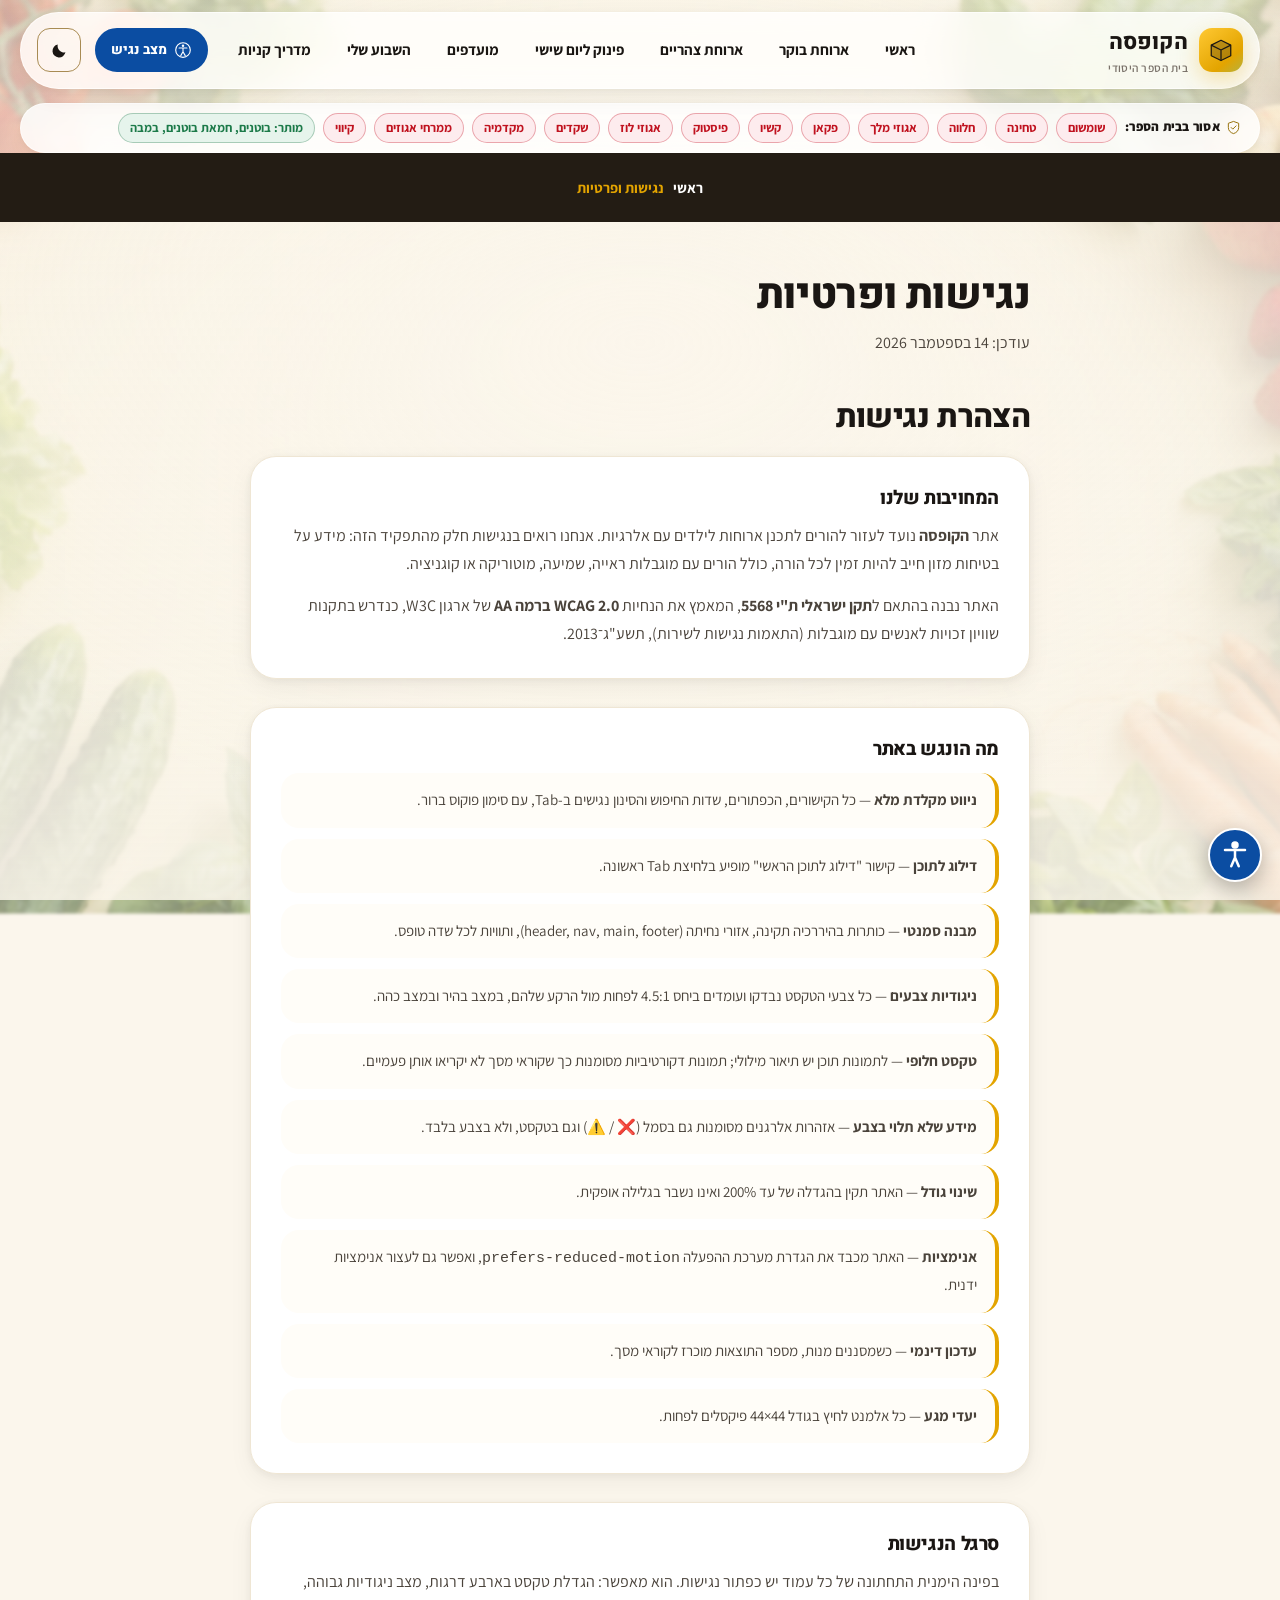
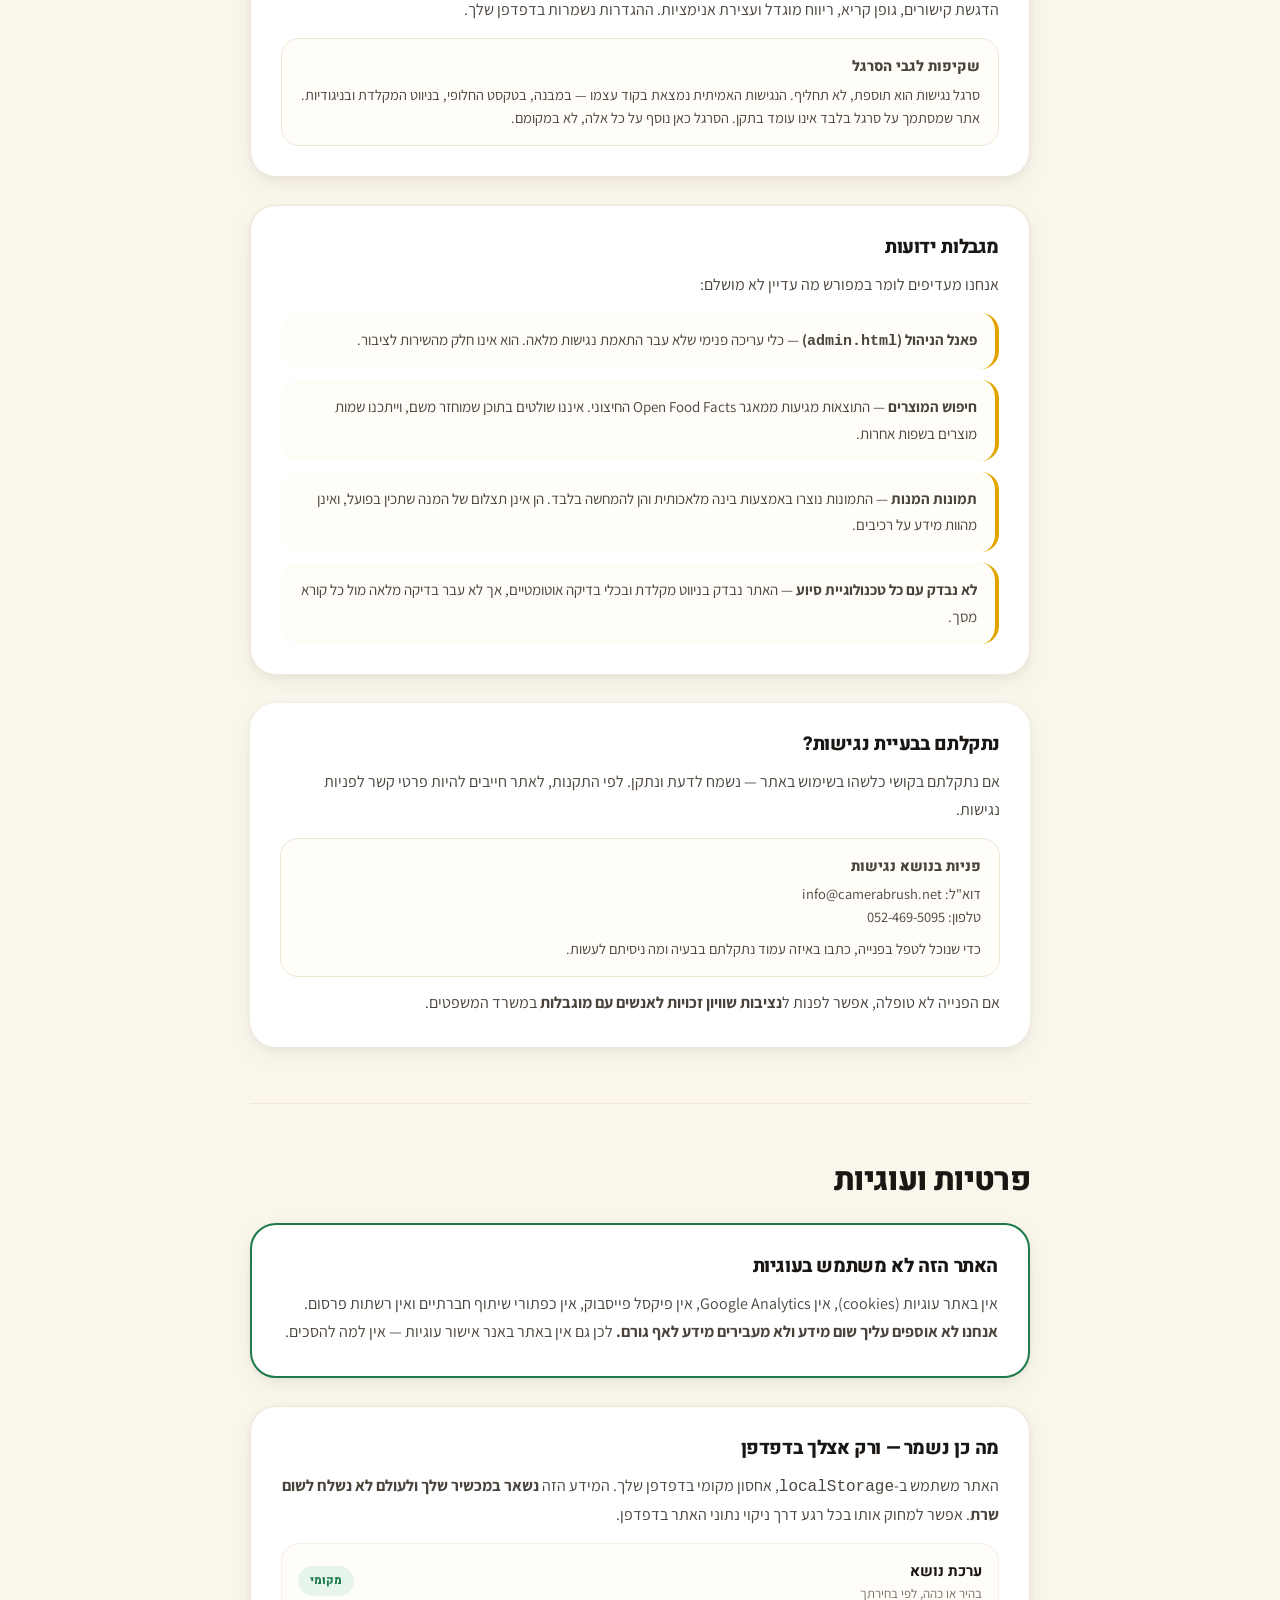
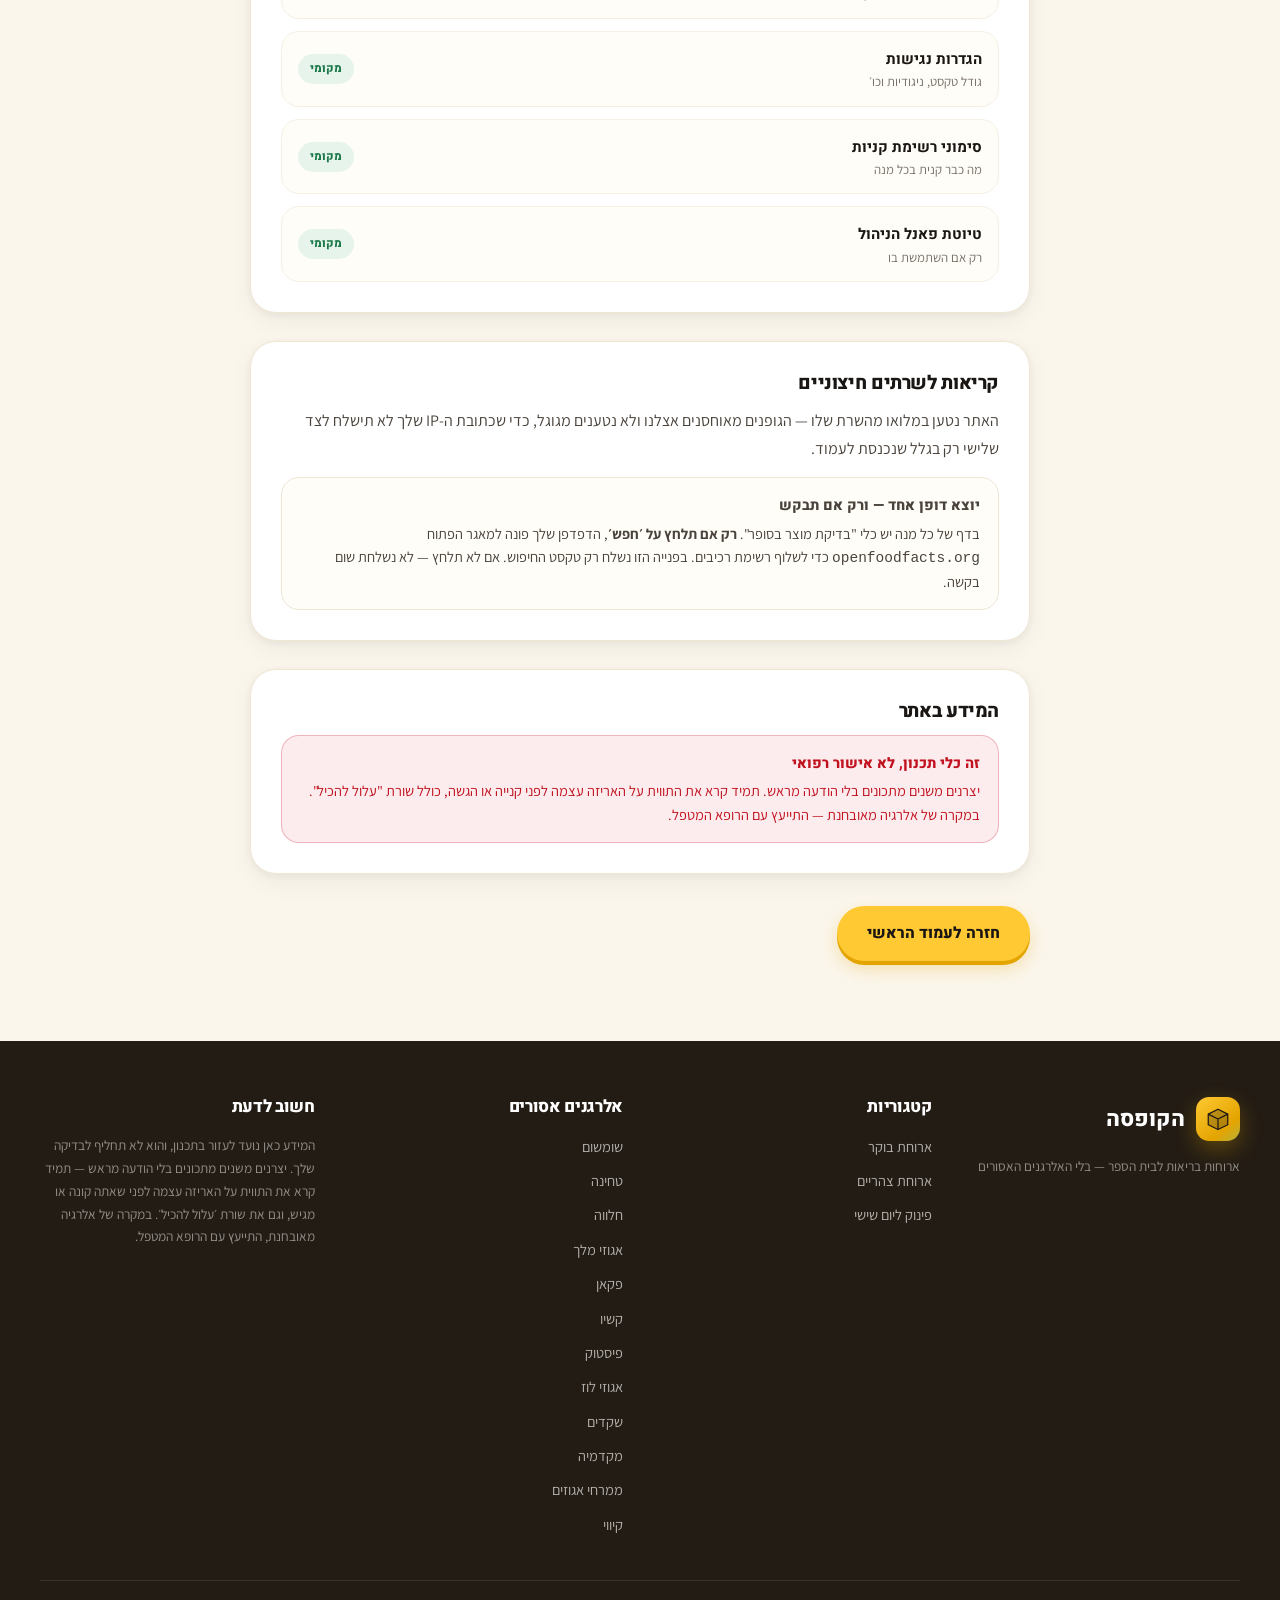
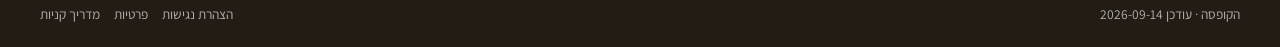
==== commit 3d26d5c7: "הצהרת נגישות: פרטי קשר לפניות נגישות Co-Authored-By: Claude Opus 5.5 <noreply@anthropic.com>" ====
--- a/accessibility.html
+++ b/accessibility.html
@@ -102,15 +102,13 @@
         אם נתקלתם בקושי כלשהו בשימוש באתר — נשמח לדעת ונתקן.
         לפי התקנות, לאתר חייבים להיות פרטי קשר לפניות נגישות.
       </p>
-      <div class="alert alert-warn">
-        <div>
-          <b>⚠️ צריך למלא את הפרטים כאן לפני העלאת האתר</b>
-          רכז/ת נגישות: <code>___________</code><br>
-          דוא"ל: <code>___________</code><br>
-          טלפון: <code>___________</code><br>
+      <div class="alert alert-info">
+        <div>
+          <b>פניות בנושא נגישות</b>
+          דוא"ל: <a href="mailto:info@camerabrush.net" dir="ltr">info@camerabrush.net</a><br>
+          טלפון: <a href="tel:+972524695095" dir="ltr">052-469-5095</a>
           <span style="display:block;margin-top:8px">
-            החליפו את הקווים בפרטים אמיתיים. הצהרת נגישות בלי דרך ליצור קשר
-            אינה עומדת בדרישות התקנות.
+            כדי שנוכל לטפל בפנייה, כתבו באיזה עמוד נתקלתם בבעיה ומה ניסיתם לעשות.
           </span>
         </div>
       </div>
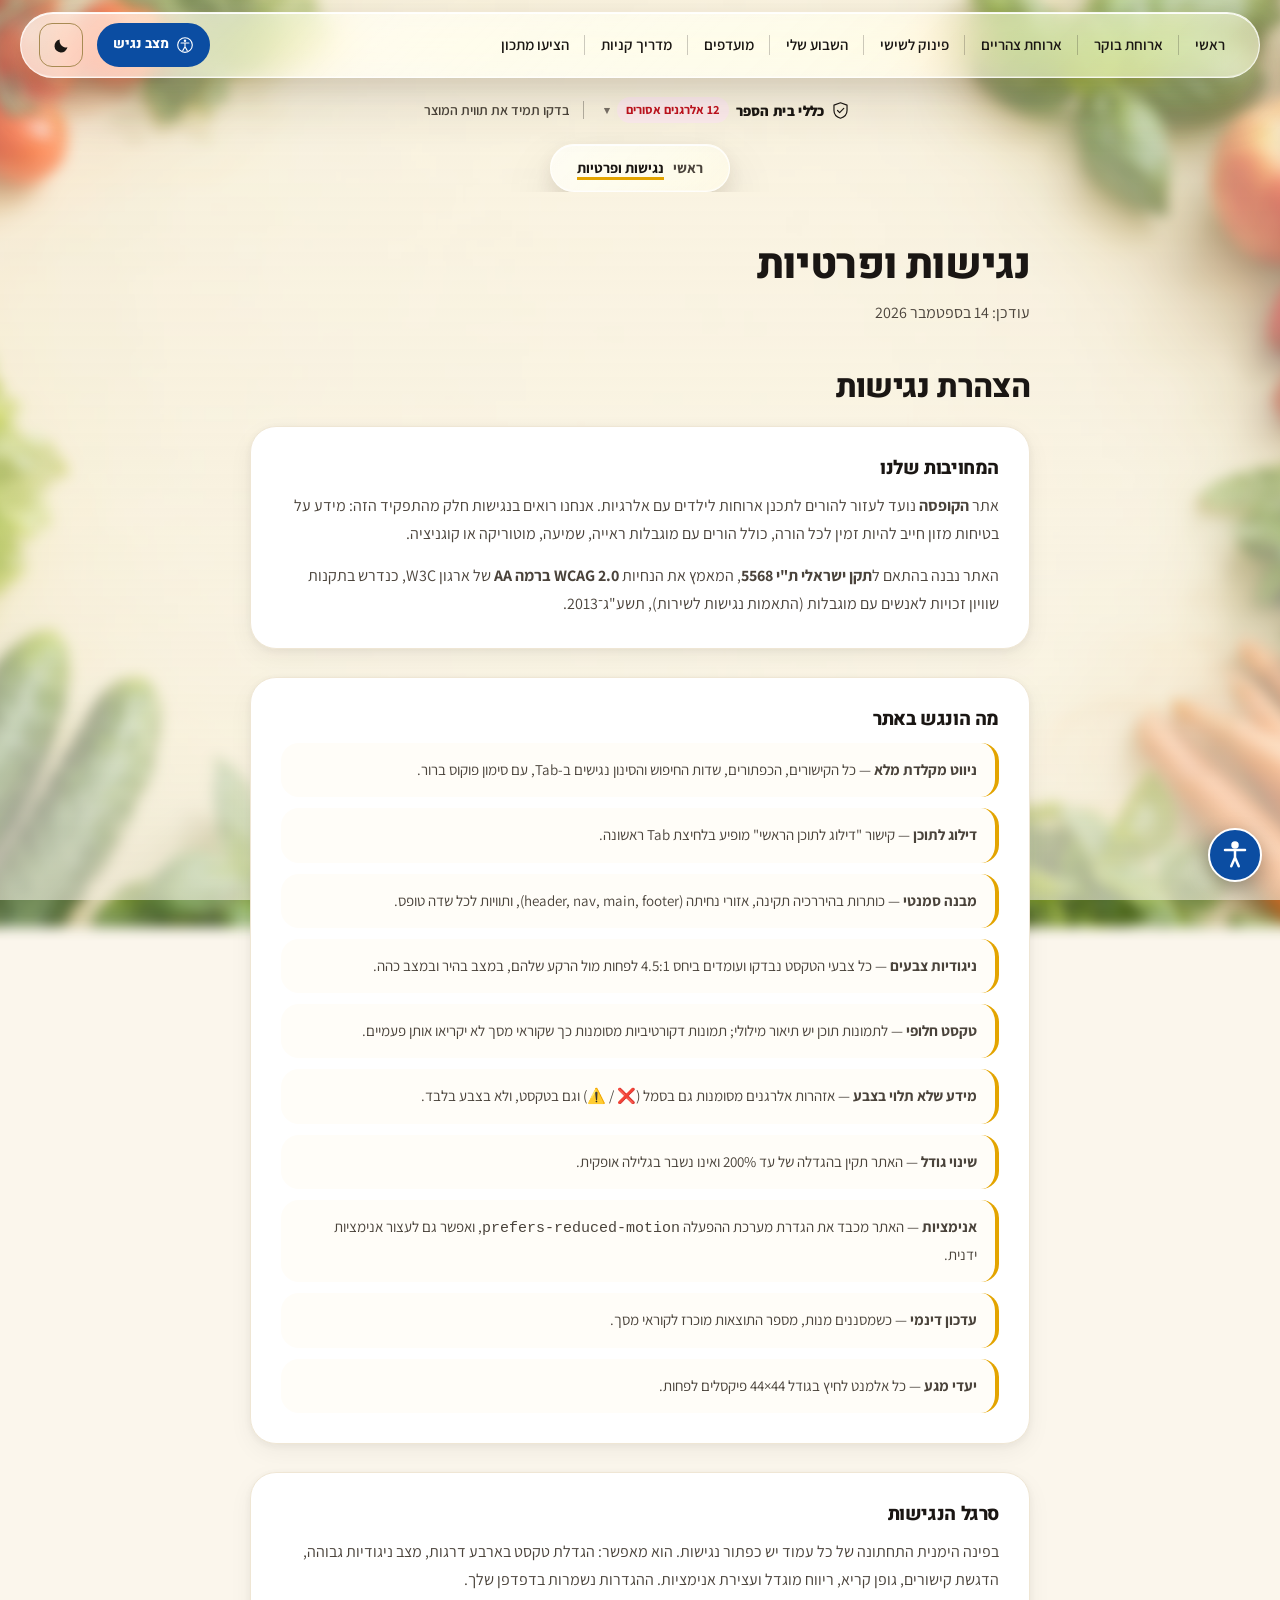
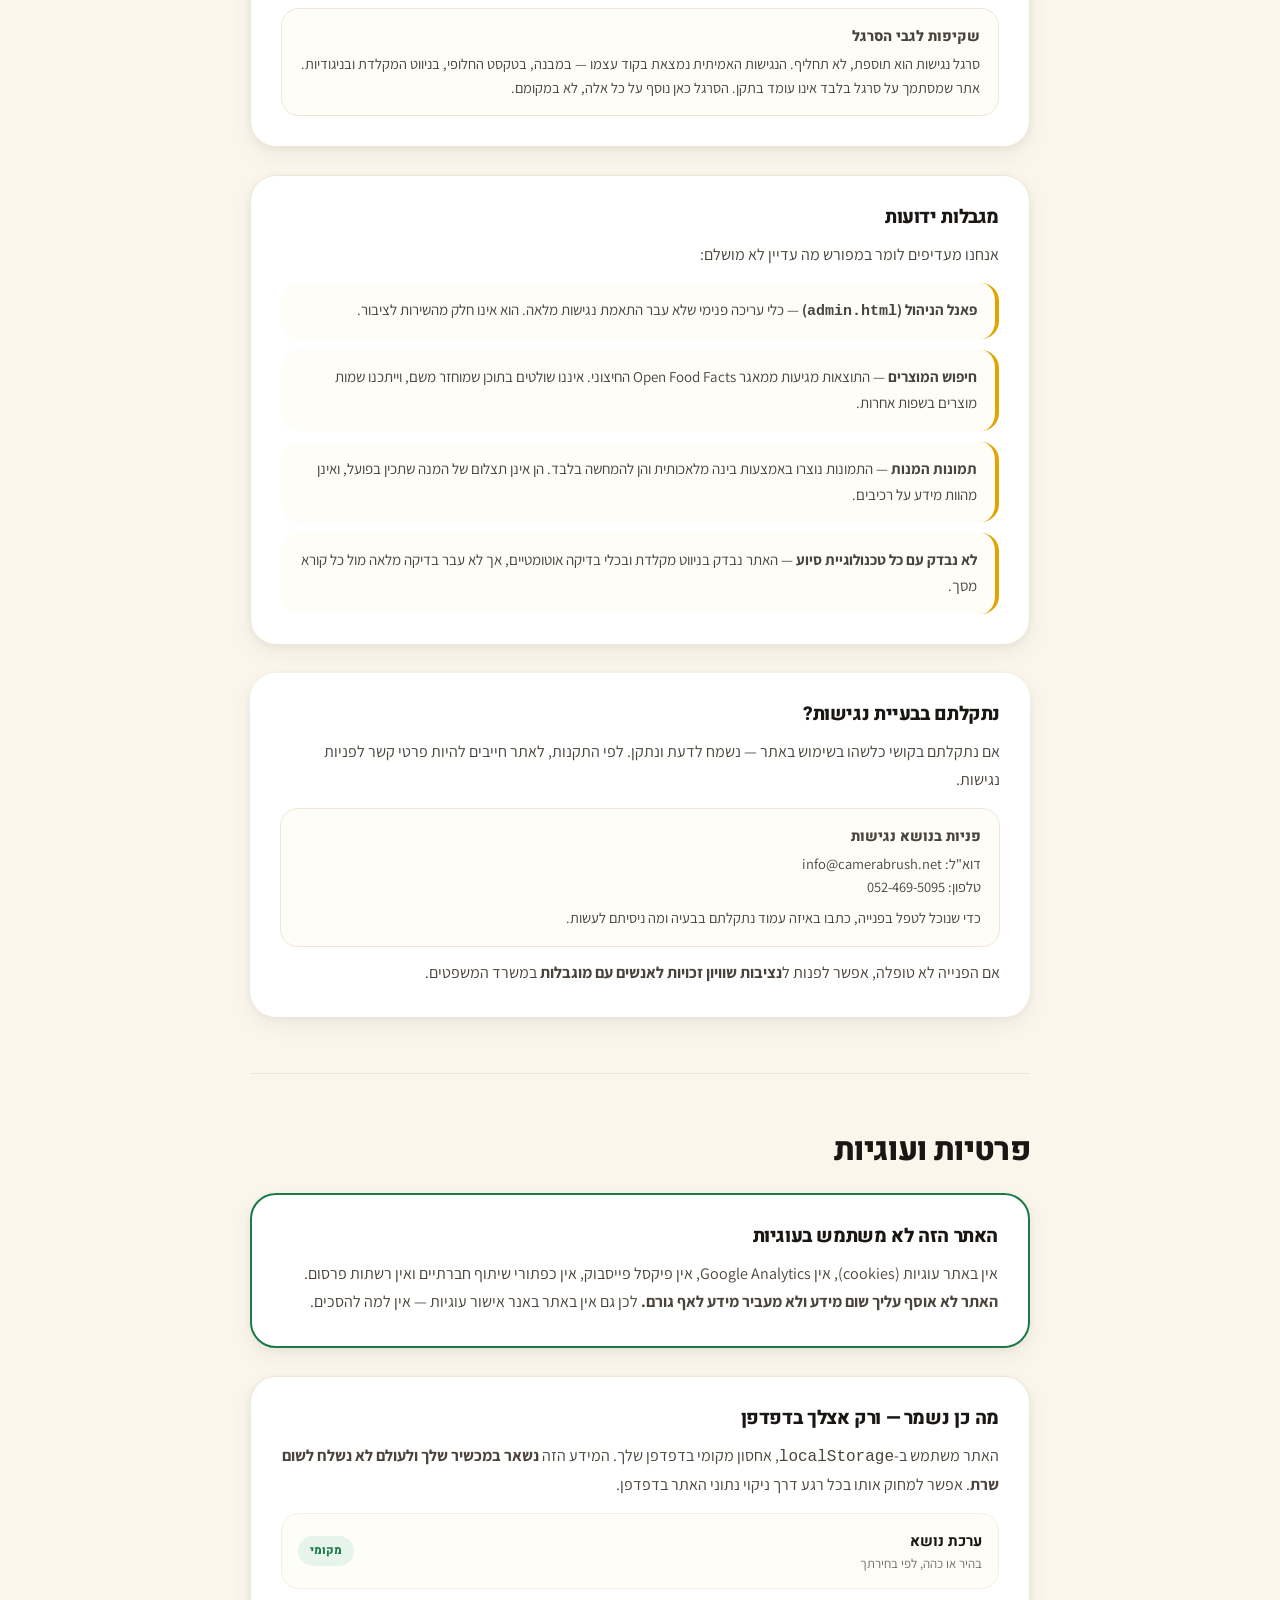
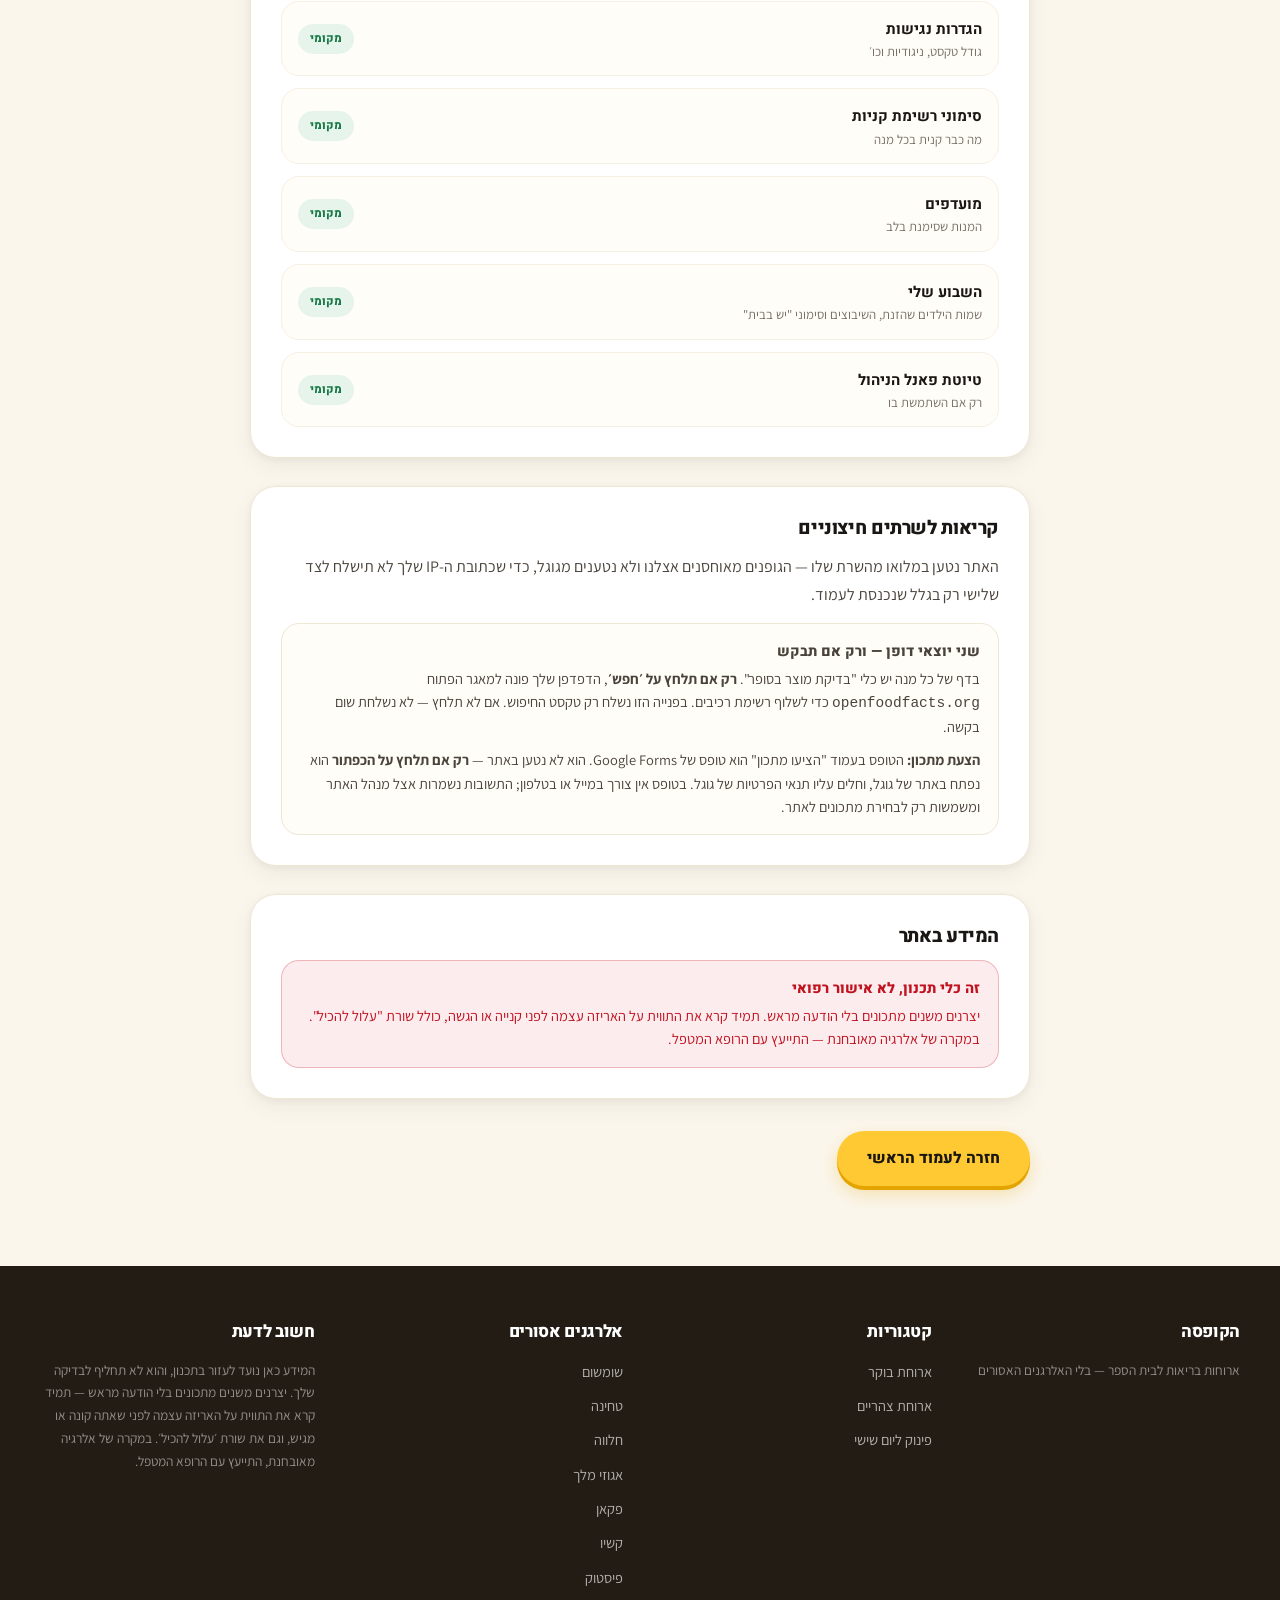
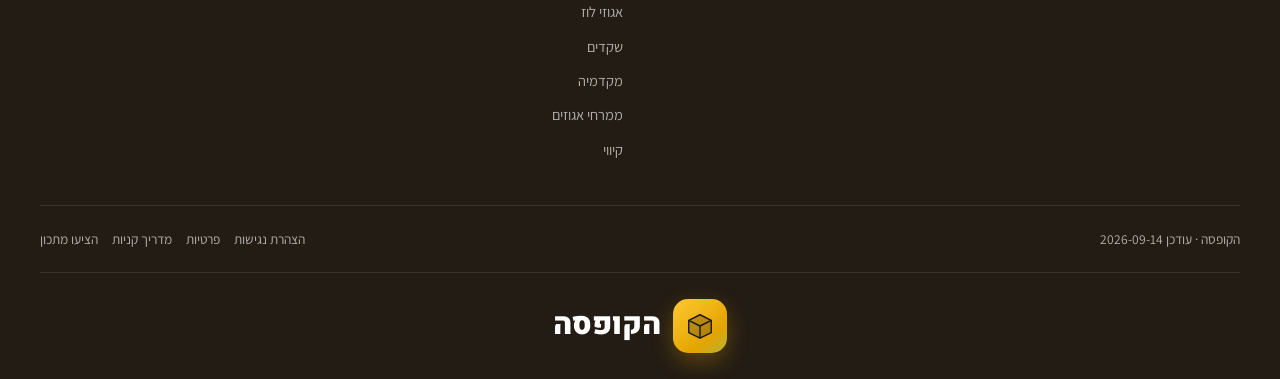
==== commit 5f17d05e: "עמוד 'הציעו מתכון' (Google Forms בלחיצה בלבד), קישורים מהתפריט, מהבית ומהפוטר; עדכון מדיניות הפרטיות" ====
--- a/accessibility.html
+++ b/accessibility.html
@@ -127,7 +127,7 @@
       <p style="margin-bottom:0">
         אין באתר עוגיות (cookies), אין Google Analytics, אין פיקסל פייסבוק,
         אין כפתורי שיתוף חברתיים ואין רשתות פרסום.
-        <strong>אנחנו לא אוספים עליך שום מידע ולא מעבירים מידע לאף גורם.</strong>
+        <strong>האתר לא אוסף עליך שום מידע ולא מעביר מידע לאף גורם.</strong>
         לכן גם אין באתר באנר אישור עוגיות — אין למה להסכים.
       </p>
     </div>
@@ -143,6 +143,8 @@
         <li class="prod"><div class="prod-b"><b>ערכת נושא</b><span>בהיר או כהה, לפי בחירתך</span></div><span class="badge badge-ok">מקומי</span></li>
         <li class="prod"><div class="prod-b"><b>הגדרות נגישות</b><span>גודל טקסט, ניגודיות וכו׳</span></div><span class="badge badge-ok">מקומי</span></li>
         <li class="prod"><div class="prod-b"><b>סימוני רשימת קניות</b><span>מה כבר קנית בכל מנה</span></div><span class="badge badge-ok">מקומי</span></li>
+        <li class="prod"><div class="prod-b"><b>מועדפים</b><span>המנות שסימנת בלב</span></div><span class="badge badge-ok">מקומי</span></li>
+        <li class="prod"><div class="prod-b"><b>השבוע שלי</b><span>שמות הילדים שהזנת, השיבוצים וסימוני "יש בבית"</span></div><span class="badge badge-ok">מקומי</span></li>
         <li class="prod"><div class="prod-b"><b>טיוטת פאנל הניהול</b><span>רק אם השתמשת בו</span></div><span class="badge badge-ok">מקומי</span></li>
       </ul>
     </div>
@@ -155,10 +157,16 @@
       </p>
       <div class="alert alert-info" style="margin-bottom:0">
         <div>
-          <b>יוצא דופן אחד — ורק אם תבקש</b>
+          <b>שני יוצאי דופן — ורק אם תבקש</b>
           בדף של כל מנה יש כלי "בדיקת מוצר בסופר". <strong>רק אם תלחץ על ׳חפש׳</strong>,
           הדפדפן שלך פונה למאגר הפתוח <code>openfoodfacts.org</code> כדי לשלוף רשימת רכיבים.
           בפנייה הזו נשלח רק טקסט החיפוש. אם לא תלחץ — לא נשלחת שום בקשה.
+          <span style="display:block;margin-top:10px">
+            <strong>הצעת מתכון:</strong> הטופס ב<a href="suggest.html">עמוד "הציעו מתכון"</a> הוא טופס של Google Forms.
+            הוא לא נטען באתר — <strong>רק אם תלחץ על הכפתור</strong> הוא נפתח באתר של גוגל, וחלים עליו
+            <a href="https://policies.google.com/privacy?hl=iw" rel="noopener" target="_blank">תנאי הפרטיות של גוגל</a>.
+            בטופס אין צורך במייל או בטלפון; התשובות נשמרות אצל מנהל האתר ומשמשות רק לבחירת מתכונים לאתר.
+          </span>
         </div>
       </div>
     </div>
--- a/assets/style.css
+++ b/assets/style.css
@@ -13,7 +13,7 @@
   --on-amber:#1A1613;       /* טקסט על ענבר — כהה *בשני* המצבים. 11.69:1 */
   --amber-soft:#FFE9A8;
   --amber-deep:#E3A400;     /* גבולות והדגשות גרפיות */
-  --amber-text:#926B00;     /* ענבר כטקסט — 4.86:1 על לבן */
+  --amber-text:#7A5900;     /* ענבר כטקסט — 6.3:1 על לבן, נשאר מעל 4.5 גם על רקע הזכוכית */
   --leaf:#2E7D4F;           /* ירוק "מותר" */
   --leaf-soft:#E6F4EC;
 
@@ -54,26 +54,26 @@
 
 @media (prefers-color-scheme:dark){
   :root:not([data-theme="light"]){
-    --ink:#F7F3EA; --ink-2:#CFC6B6; --ink-3:#A79D8F;
-    --body:#17120D; --card:#221B14; --tint:#1C1610; --dark:#0E0A06;
-    --border:#33291E; --border2:#2A2018; --border-ui:#8C7A5E;
+    --ink:#F7F3EA; --ink-2:#D2D2D2; --ink-3:#A6A6A6;
+    --body:#0A0A0A; --card:#161616; --tint:#111111; --dark:#000000;
+    --border:#2B2B2B; --border2:#202020; --border-ui:#7E7E7E;
     --amber:#FFC933; --on-amber:#1A1613; --amber-soft:#4A3A10; --amber-deep:#FFD866; --amber-text:#FFC933;
     --leaf:#5CCB8C; --leaf-soft:#12301F;
-    --ok:#5CCB8C; --ok-soft:#12301F; --warn:#FFC266; --warn-soft:#332411; --danger:#FF8A94; --danger-soft:#33151A;
-    --glass:rgba(34,27,20,.86); --glass-strong:rgba(34,27,20,.95); --glass-line:rgba(255,255,255,.10);
+    --ok:#5CCB8C; --ok-soft:#12301F; --warn:#FFC266; --warn-soft:#2A2110; --danger:#FF8A94; --danger-soft:#33151A;
+    --glass:rgba(22,22,22,.84); --glass-strong:rgba(20,20,20,.95); --glass-line:rgba(255,255,255,.10);
     --sh:0 2px 10px rgba(0,0,0,.4), 0 8px 24px rgba(0,0,0,.3);
     --sh2:0 6px 18px rgba(0,0,0,.5), 0 18px 48px rgba(0,0,0,.4);
     --sh-amber:0 8px 22px rgba(0,0,0,.45);
   }
 }
 :root[data-theme="dark"]{
-    --ink:#F7F3EA; --ink-2:#CFC6B6; --ink-3:#A79D8F;
-    --body:#17120D; --card:#221B14; --tint:#1C1610; --dark:#0E0A06;
-    --border:#33291E; --border2:#2A2018; --border-ui:#8C7A5E;
+    --ink:#F7F3EA; --ink-2:#D2D2D2; --ink-3:#A6A6A6;
+    --body:#0A0A0A; --card:#161616; --tint:#111111; --dark:#000000;
+    --border:#2B2B2B; --border2:#202020; --border-ui:#7E7E7E;
     --amber:#FFC933; --on-amber:#1A1613; --amber-soft:#4A3A10; --amber-deep:#FFD866; --amber-text:#FFC933;
     --leaf:#5CCB8C; --leaf-soft:#12301F;
-    --ok:#5CCB8C; --ok-soft:#12301F; --warn:#FFC266; --warn-soft:#332411; --danger:#FF8A94; --danger-soft:#33151A;
-    --glass:rgba(34,27,20,.86); --glass-strong:rgba(34,27,20,.95); --glass-line:rgba(255,255,255,.10);
+    --ok:#5CCB8C; --ok-soft:#12301F; --warn:#FFC266; --warn-soft:#2A2110; --danger:#FF8A94; --danger-soft:#33151A;
+    --glass:rgba(22,22,22,.84); --glass-strong:rgba(20,20,20,.95); --glass-line:rgba(255,255,255,.10);
     --sh:0 2px 10px rgba(0,0,0,.4), 0 8px 24px rgba(0,0,0,.3);
     --sh2:0 6px 18px rgba(0,0,0,.5), 0 18px 48px rgba(0,0,0,.4);
     --sh-amber:0 8px 22px rgba(0,0,0,.45);
@@ -1387,8 +1387,8 @@
 }
 /* עמודת השמות הקבועה: גב אטום שמסתיר את התאים שנגללים מאחוריה */
 :root{--plan-under:#FCFAF5}
-:root[data-theme="dark"]{--plan-under:#221B14}
-@media (prefers-color-scheme:dark){:root:not([data-theme="light"]){--plan-under:#221B14}}
+:root[data-theme="dark"]{--plan-under:#161616}
+@media (prefers-color-scheme:dark){:root:not([data-theme="light"]){--plan-under:#161616}}
 @media(max-width:1000px){.plan-scroll .plan-table .kid-h,.plan-scroll .plan-table .kid{box-shadow:0 0 0 7px var(--plan-under) !important}}
 .plan-table .kid-h{font-size:19px}
 .plan-table .kid{
@@ -1417,11 +1417,11 @@
 .pm-ico svg{width:38px;height:38px;color:var(--ink);opacity:.85}
 
 /* כהה: התאים נשארים קריאים */
-:root[data-theme="dark"] .pc{background:rgba(34,27,20,.7);border-color:rgba(255,255,255,.08)}
-:root[data-theme="dark"] .pc.empty{background:rgba(34,27,20,.45)}
+:root[data-theme="dark"] .pc{background:rgba(22,22,22,.7);border-color:rgba(255,255,255,.08)}
+:root[data-theme="dark"] .pc.empty{background:rgba(22,22,22,.45)}
 @media (prefers-color-scheme:dark){
-  :root:not([data-theme="light"]) .pc{background:rgba(34,27,20,.7);border-color:rgba(255,255,255,.08)}
-  :root:not([data-theme="light"]) .pc.empty{background:rgba(34,27,20,.45)}
+  :root:not([data-theme="light"]) .pc{background:rgba(22,22,22,.7);border-color:rgba(255,255,255,.08)}
+  :root:not([data-theme="light"]) .pc.empty{background:rgba(22,22,22,.45)}
 }
 
 /* --- תכנון ישן --- */
@@ -1653,17 +1653,17 @@
 
 /* כהה */
 :root[data-theme="dark"] .plan-card,:root[data-theme="dark"] .plan-week{
-  background:linear-gradient(135deg,rgba(40,32,22,.78),rgba(28,22,15,.62));border-color:rgba(255,255,255,.1);
+  background:linear-gradient(135deg,rgba(30,30,30,.78),rgba(18,18,18,.62));border-color:rgba(255,255,255,.1);
   box-shadow:inset 0 1px 0 rgba(255,255,255,.08),0 20px 50px rgba(0,0,0,.45)}
 :root[data-theme="dark"] .plan-card::before{opacity:.12}
-:root[data-theme="dark"] .pc{background:linear-gradient(160deg,rgba(48,38,26,.86),rgba(34,27,20,.72));border-color:rgba(255,255,255,.1);box-shadow:0 6px 16px rgba(0,0,0,.35)}
+:root[data-theme="dark"] .pc{background:linear-gradient(160deg,rgba(36,36,36,.86),rgba(22,22,22,.72));border-color:rgba(255,255,255,.1);box-shadow:0 6px 16px rgba(0,0,0,.35)}
 :root[data-theme="dark"] .allergy-band{background:linear-gradient(135deg,rgba(60,22,28,.85),rgba(45,18,22,.72));border-color:rgba(255,138,148,.25)}
 @media (prefers-color-scheme:dark){
   :root:not([data-theme="light"]) .plan-card,:root:not([data-theme="light"]) .plan-week{
-    background:linear-gradient(135deg,rgba(40,32,22,.78),rgba(28,22,15,.62));border-color:rgba(255,255,255,.1);
+    background:linear-gradient(135deg,rgba(30,30,30,.78),rgba(18,18,18,.62));border-color:rgba(255,255,255,.1);
     box-shadow:inset 0 1px 0 rgba(255,255,255,.08),0 20px 50px rgba(0,0,0,.45)}
   :root:not([data-theme="light"]) .plan-card::before{opacity:.12}
-  :root:not([data-theme="light"]) .pc{background:linear-gradient(160deg,rgba(48,38,26,.86),rgba(34,27,20,.72));border-color:rgba(255,255,255,.1);box-shadow:0 6px 16px rgba(0,0,0,.35)}
+  :root:not([data-theme="light"]) .pc{background:linear-gradient(160deg,rgba(36,36,36,.86),rgba(22,22,22,.72));border-color:rgba(255,255,255,.1);box-shadow:0 6px 16px rgba(0,0,0,.35)}
   :root:not([data-theme="light"]) .allergy-band{background:linear-gradient(135deg,rgba(60,22,28,.85),rgba(45,18,22,.72));border-color:rgba(255,138,148,.25)}
 }
 
@@ -1707,3 +1707,425 @@
   .plan-bar .count{grid-column:1 / -1}
   .plan-bar .btn{width:100%;justify-content:center;padding-inline:10px}
 }
+
+/* ============================================================
+   עיצוב 4.0 — לפי ההדמיות: זכוכית אמיתית, עומק, צהוב ושחור
+   הרקע (אוכל טרי מטושטש) מבצבץ דרך כל המשטחים.
+   מצב נגיש מבטל שקיפות, טשטוש ותנועה (ראו בסוף).
+   ============================================================ */
+:root{
+  --glass4:linear-gradient(135deg,rgba(255,255,255,.66) 0%,rgba(255,255,255,.44) 55%,rgba(255,250,235,.52) 100%);
+  --glass4-line:rgba(255,255,255,.78);
+  --glass4-sh:inset 0 1px 0 rgba(255,255,255,.95),inset 0 -1px 0 rgba(255,255,255,.3),0 8px 22px rgba(60,40,10,.10),0 26px 54px rgba(60,40,10,.12);
+  --glass4-blur:blur(22px) saturate(1.7) brightness(1.04);
+}
+:root[data-theme="dark"]{
+  --glass4:linear-gradient(135deg,rgba(30,30,30,.82),rgba(14,14,14,.7));
+  --glass4-line:rgba(255,255,255,.1);
+  --glass4-sh:inset 0 1px 0 rgba(255,255,255,.07),0 20px 50px rgba(0,0,0,.55);
+}
+@media (prefers-color-scheme:dark){:root:not([data-theme="light"]){
+  --glass4:linear-gradient(135deg,rgba(30,30,30,.82),rgba(14,14,14,.7));
+  --glass4-line:rgba(255,255,255,.1);
+  --glass4-sh:inset 0 1px 0 rgba(255,255,255,.07),0 20px 50px rgba(0,0,0,.55);
+}}
+
+/* --- רקע: אוכל טרי בבוקה, נראה דרך הזכוכית --- */
+body.has-bg::before{opacity:.92;filter:saturate(1.15) blur(6px);transform:scale(1.06)}
+body.has-bg::after{
+  background:linear-gradient(180deg,
+    color-mix(in srgb,var(--body) 26%,transparent) 0%,
+    color-mix(in srgb,var(--body) 40%,transparent) 55%,
+    color-mix(in srgb,var(--body) 58%,transparent) 100%);
+}
+
+/* --- כותרת: פס זכוכית אחד, קישורים עם קווים מפרידים --- */
+.hdr-in{
+  background:var(--glass4);backdrop-filter:var(--glass4-blur);-webkit-backdrop-filter:var(--glass4-blur);
+  border:1px solid var(--glass4-line);box-shadow:var(--glass4-sh);padding:10px 18px;
+}
+.logo{font-size:25px;font-weight:900}
+.logo small{display:none}
+.nav{gap:0}
+.nav a{background:transparent;font-weight:600;font-size:15px;padding:9px 16px;border-radius:var(--r-pill);position:relative}
+.nav a + a::before{content:"";position:absolute;inset-inline-start:0;top:28%;bottom:28%;width:1px;background:color-mix(in srgb,var(--ink) 22%,transparent)}
+.nav a:hover{background:color-mix(in srgb,var(--amber) 40%,transparent);color:var(--ink)}
+.nav a[aria-current="page"]{background:var(--amber);color:var(--on-amber);font-weight:800}
+.nav a[aria-current="page"]::before,.nav a[aria-current="page"] + a::before{display:none}
+
+/* --- שורת "כללי בית הספר | בדקו תמיד את תווית המוצר" --- */
+.allergy-bar-in{
+  background:transparent;backdrop-filter:none;-webkit-backdrop-filter:none;border:0;box-shadow:none;
+  justify-content:center;padding:4px 18px;margin-top:4px;gap:14px;position:relative;
+}
+.allergy-det{position:relative}
+.allergy-det summary{display:inline-flex;align-items:center;gap:7px;cursor:pointer;list-style:none;min-height:36px;
+  font-size:14.5px;color:var(--ink);padding:2px 6px;border-radius:var(--r-pill)}
+.allergy-det summary::-webkit-details-marker{display:none}
+.allergy-det summary svg{width:19px;height:19px;color:var(--ink)}
+.allergy-det summary .cnt{font-size:12.5px;font-weight:700;color:var(--danger);background:var(--danger-soft);padding:2px 9px;border-radius:var(--r-pill)}
+.allergy-det[open] .allergy-chips{
+  position:absolute;top:calc(100% + 8px);inset-inline-start:50%;transform:translateX(50%);z-index:70;
+  width:min(640px,calc(100vw - 32px));display:flex;flex-wrap:wrap;gap:7px;justify-content:center;
+  background:var(--glass-strong);backdrop-filter:blur(20px) saturate(1.5);-webkit-backdrop-filter:blur(20px) saturate(1.5);
+  border:1px solid var(--glass4-line);border-radius:var(--r-lg);padding:14px 16px;box-shadow:var(--sh2);
+}
+.allergy-chips b{flex-basis:100%;text-align:center;color:var(--ink)}
+.rule-sep{width:1px;height:18px;background:color-mix(in srgb,var(--ink) 30%,transparent)}
+.rule-link{color:var(--ink-2);font-size:14px;font-weight:600;text-decoration:none}
+.rule-link:hover{text-decoration:underline}
+
+/* --- Hero: התמונה צפה, כרטיס זכוכית כהה מעליה --- */
+.hero2{display:none}
+.hero3{padding:6px 0 clamp(18px,3vw,30px)}
+.hero3-in{max-width:var(--maxw);margin:0 auto;padding:0 20px;display:grid;align-items:center;grid-template-columns:1fr}
+@media(min-width:900px){.hero3-in{grid-template-columns:1fr 1.08fr}}
+.hero3-media{position:relative;display:grid;margin-inline-start:-4%}
+.hero3-media > img,.hero3-media > .ph{grid-area:1/1;width:100%;aspect-ratio:4/3;object-fit:cover;border-radius:28px;
+  -webkit-mask-image:radial-gradient(ellipse 72% 70% at 50% 50%,#000 58%,transparent 100%);
+  mask-image:radial-gradient(ellipse 72% 70% at 50% 50%,#000 58%,transparent 100%)}
+.hero3-media{transform:perspective(1200px) rotateY(6deg);animation:float4 8s ease-in-out infinite}
+@keyframes float4{0%,100%{translate:0 0}50%{translate:0 -10px}}
+.hero3-card{
+  position:relative;z-index:2;text-align:center;
+  background:linear-gradient(150deg,rgba(38,28,14,.70),rgba(24,18,10,.62));
+  backdrop-filter:blur(18px) saturate(1.4);-webkit-backdrop-filter:blur(18px) saturate(1.4);
+  border:1px solid rgba(255,255,255,.28);border-radius:30px;padding:clamp(24px,3.4vw,42px);
+  box-shadow:inset 0 1px 0 rgba(255,255,255,.35),0 24px 60px rgba(40,25,5,.28);
+}
+.hero3-card h1{margin:0 0 10px;line-height:1.05;font-weight:900;color:#fff;font-size:clamp(36px,5.2vw,64px)}
+.hero3-card h1 .l1{display:block}
+.hero3-card h1 em{font-style:normal;color:#FFC933;font-size:1.18em;position:relative;display:inline-block}
+.hero3-card h1 em::after{
+  content:"";position:absolute;inset-inline:12% 6%;bottom:-.06em;height:.22em;
+  border-bottom:.07em solid #FFC933;border-radius:0 0 50% 50%/0 0 100% 100%;
+}
+.hero3-card .spark{position:absolute;top:-.05em;inset-inline-end:-.55em;width:.5em;height:.42em;
+  background:linear-gradient(#FFC933,#FFC933) 0 70%/48% .08em no-repeat,linear-gradient(#FFC933,#FFC933) 60% 0/.08em 48% no-repeat}
+.hero3-card p{color:#fff;font-size:clamp(17px,1.9vw,21px);font-weight:600;margin:0 0 22px}
+.btn-xl{font-size:19px;padding:14px 38px;min-height:56px}
+@media(max-width:899px){
+  .hero3-in{gap:0}
+  .hero3-media{order:-1;margin:0 0 -40px;transform:none}
+  .hero3-card{margin-inline:6%}
+}
+
+/* --- חיפוש + צ'יפים בפס זכוכית אחד --- */
+.bigsearch,.chiprow{display:none}
+.finder{max-width:var(--maxw);margin:0 auto;padding:0 20px}
+.finder-in{
+  display:flex;flex-wrap:wrap;align-items:center;gap:12px 18px;
+  background:var(--glass4);backdrop-filter:var(--glass4-blur);-webkit-backdrop-filter:var(--glass4-blur);
+  border:1px solid var(--glass4-line);border-radius:30px;box-shadow:var(--glass4-sh);padding:14px clamp(14px,2vw,22px);
+}
+.finder .bigsearch-in{flex:1 1 300px;background:rgba(255,255,255,.62);border:1px solid rgba(255,255,255,.9);
+  box-shadow:inset 0 2px 6px rgba(60,40,10,.06);padding:0 20px}
+.finder-chips{display:flex;flex-wrap:wrap;gap:10px}
+.chipgrp{display:flex;flex-wrap:wrap;gap:8px}
+.chipgrp + .chipgrp{padding-inline-start:10px;border-inline-start:1px solid color-mix(in srgb,var(--ink) 18%,transparent)}
+.finder .fchip{background:rgba(255,255,255,.55);border:1px solid rgba(255,255,255,.9);color:var(--ink);font-weight:700;
+  box-shadow:inset 0 1px 0 #fff,0 3px 10px rgba(60,40,10,.08)}
+.finder .fchip svg{color:var(--ink)}
+.finder .fchip[aria-pressed="true"]{background:linear-gradient(180deg,#FFD84D,#FFC933);color:var(--on-amber);border-color:#FFC933;
+  box-shadow:0 3px 0 var(--amber-deep),0 8px 18px rgba(227,164,0,.3)}
+@media(max-width:760px){
+  .chipgrp{width:100%;display:grid;grid-template-columns:repeat(3,1fr)}
+  .chipgrp + .chipgrp{padding:0;border:0;grid-template-columns:repeat(3,1fr)}
+  .finder .fchip{justify-content:center;padding:10px 8px;font-size:14px}
+}
+
+/* --- "רעיונות לבוקר" --- */
+.ideas{padding-top:clamp(26px,3.6vw,44px)}
+.ideas:focus{outline:none}
+.ideas-head{display:flex;align-items:center;justify-content:space-between;gap:14px;margin-bottom:18px}
+.ideas-head h2{font-size:clamp(26px,3.2vw,38px);font-weight:900;margin:0;position:relative}
+.ideas-head .spark,.weekcta2 .spark{display:inline-block;width:26px;height:22px;margin-inline-start:6px;vertical-align:top;
+  background:linear-gradient(var(--amber-deep),var(--amber-deep)) 0 70%/12px 4px no-repeat,linear-gradient(var(--amber-deep),var(--amber-deep)) 60% 0/4px 12px no-repeat;
+  transform:rotate(-20deg)}
+
+/* --- כרטיס מנה לפי ההדמיה --- */
+.meals{gap:clamp(14px,1.8vw,22px);grid-template-columns:repeat(auto-fill,minmax(min(240px,100%),1fr))}
+.dish{
+  margin:0;padding:0;display:flex;flex-direction:column;
+  background:var(--glass4);backdrop-filter:var(--glass4-blur);-webkit-backdrop-filter:var(--glass4-blur);
+  border:1px solid var(--glass4-line);border-radius:26px;box-shadow:var(--glass4-sh);overflow:hidden;
+}
+/* תיקון: שאריות מעיצוב התמונה העגולה (top/inset) הזיזו את התמונה לפינה */
+.dish-thumb{
+  position:relative;inset:auto;top:auto;transform:none !important;
+  width:auto;height:auto;aspect-ratio:5/4;margin:8px 8px 0;border:0;border-radius:20px;overflow:hidden;
+  display:block;box-shadow:inset 0 0 0 1px rgba(255,255,255,.6);
+  background:#F4EAD6;
+}
+/* "צילום": רקע אוכל מטושטש מאחורי המנה */
+.dish-thumb::before{
+  content:"";position:absolute;inset:-12px;z-index:0;
+  background:url(img/hero/site-bg-sm.jpg) var(--bgx,30%) 40%/cover no-repeat;
+  filter:blur(7px) saturate(1.2) brightness(1.06);
+}
+.dish-thumb::after{
+  content:"";position:absolute;inset:0;z-index:1;
+  background:radial-gradient(ellipse 70% 55% at 50% 66%,rgba(255,250,238,.85) 0%,rgba(255,250,238,.35) 60%,rgba(255,250,238,0) 100%);
+}
+.meals .dish:nth-child(4n+2) .dish-thumb{--bgx:75%}
+.meals .dish:nth-child(4n+3) .dish-thumb{--bgx:10%}
+.meals .dish:nth-child(4n+4) .dish-thumb{--bgx:95%}
+.dish-thumb > img,.dish-thumb > .ph{position:absolute;inset:0;width:100%;height:100%;z-index:2}
+.dish-thumb img{object-fit:contain;padding:5% 6% 3%;transform:scale(1.08) translateY(3%);
+  filter:drop-shadow(0 14px 14px rgba(40,25,5,.28))}
+.dish:hover .dish-thumb img{transform:scale(1.14) translateY(1%)}
+.dish-thumb .ph{background:transparent;display:grid;place-items:center}
+.dish-body{padding:14px 18px 6px}
+.dish h3{font-size:clamp(17px,1.6vw,19px);font-weight:900;margin:0 0 6px;min-height:0;display:block}
+.dish h3 a{color:var(--ink);text-decoration:none}
+.dish p,.dish-health,.dish-badge,.illus-note{display:none !important}
+.dish-meta{display:flex;align-items:center;gap:6px;color:var(--ink-2);font-size:14.5px;font-weight:600;margin:0}
+.dish-meta svg{width:17px;height:17px;color:var(--ink)}
+.dish-meta .dot{width:4px;height:4px;border-radius:50%;background:currentColor;opacity:.5}
+.dish-foot{padding:8px 14px 14px;margin-top:auto}
+.dish-add{
+  background:linear-gradient(180deg,#FFD84D,#FFC933);color:var(--on-amber);font-size:15.5px;min-height:46px;
+  box-shadow:inset 0 1px 0 rgba(255,255,255,.6),0 4px 0 var(--amber-deep),0 10px 20px rgba(227,164,0,.3);
+}
+.plus-c{display:inline-grid;place-items:center;width:22px;height:22px;border:2px solid currentColor;border-radius:50%}
+.plus-c svg{width:12px !important;height:12px !important}
+.fav{inset-inline-start:auto;inset-inline-end:16px;top:16px;background:rgba(255,255,255,.82);
+  border:1px solid rgba(255,255,255,.95);box-shadow:0 4px 12px rgba(40,25,5,.12)}
+.fav svg{color:var(--ink)}
+.fav[aria-pressed="true"] svg{color:var(--danger)}
+
+/* --- "השבוע כבר מסודר": מחברת מצוירת --- */
+.weekcta{display:none}
+.weekcta2{
+  position:relative;overflow:hidden;display:grid;align-items:center;gap:14px 28px;
+  grid-template-columns:auto 1fr minmax(240px,34%);grid-template-areas:"btn txt note";
+  background:var(--glass4);backdrop-filter:var(--glass4-blur);-webkit-backdrop-filter:var(--glass4-blur);
+  border:1px solid var(--glass4-line);border-radius:30px;box-shadow:var(--glass4-sh);
+  padding:22px clamp(18px,3vw,40px);min-height:150px;
+}
+.wk-txt{grid-area:txt;text-align:center}
+.wk-txt h2{font-size:clamp(25px,3vw,38px);font-weight:900;margin:0 0 6px}
+.wk-txt p{color:var(--ink-2);margin:0;font-weight:600}
+.wk-btn{grid-area:btn;background:linear-gradient(180deg,#FFD84D,#FFC933);font-size:17px;min-height:54px;padding:12px 26px}
+.wk-note{grid-area:note;align-self:stretch;position:relative;margin:-22px calc(-1 * clamp(18px,3vw,40px)) -22px 0;min-height:150px;
+  background:url(img/hero/site-bg-sm.jpg) 8% 70%/cover;border-start-end-radius:30px;border-end-end-radius:30px;
+  -webkit-mask-image:linear-gradient(to left,#000 70%,transparent);mask-image:linear-gradient(to left,#000 70%,transparent)}
+.wk-paper{
+  position:absolute;inset:18px 16% 0 10%;background:#fff;border-radius:6px 6px 0 0;transform:rotate(-7deg);
+  box-shadow:0 12px 26px rgba(40,25,5,.25);padding:16px 14px 0 28px;
+}
+.wk-paper::before{content:"";position:absolute;inset-block:10px 0;left:6px;width:14px;
+  background:radial-gradient(circle at 50% 50%,#9A9A9A 0 3px,transparent 3.5px) 0 0/14px 16px repeat-y}
+.wk-grid{display:grid;grid-template-columns:repeat(5,1fr);border-top:1.5px solid #C9C9C9;border-left:1.5px solid #C9C9C9;direction:rtl}
+.wk-grid b,.wk-grid i{border-right:1.5px solid #C9C9C9;border-bottom:1.5px solid #C9C9C9;min-height:34px;display:grid;place-items:center}
+.wk-grid b{font-family:var(--title-font);font-size:15px;color:#333;min-height:28px}
+.wk-grid i svg{width:30px;height:30px;color:#2E9E52}
+@media(max-width:760px){
+  .weekcta2{grid-template-columns:1fr 42%;grid-template-areas:"txt note" "btn note";padding:18px}
+  .wk-txt{text-align:start}
+  .wk-note{margin:-18px -18px -18px 0}
+  .wk-btn{justify-self:start;font-size:15.5px;padding:10px 18px}
+}
+
+/* --- סרגל תחתון בנייד: זכוכית --- */
+@media(max-width:920px){
+  .tabbar{background:var(--glass4) !important;backdrop-filter:var(--glass4-blur);-webkit-backdrop-filter:var(--glass4-blur);
+    border:1px solid var(--glass4-line) !important;box-shadow:var(--glass4-sh) !important}
+}
+
+/* --- כהה: שחור במקום חום --- */
+:root[data-theme="dark"] .finder .bigsearch-in,:root[data-theme="dark"] .finder .fchip{background:rgba(255,255,255,.08);border-color:rgba(255,255,255,.14)}
+:root[data-theme="dark"] .fav{background:rgba(20,20,20,.8);border-color:rgba(255,255,255,.15)}
+:root[data-theme="dark"] .dish-thumb{background:#1C1C1C}
+:root[data-theme="dark"] .dish-thumb::before{filter:blur(7px) brightness(.45) saturate(.9)}
+:root[data-theme="dark"] .dish-thumb::after{background:radial-gradient(ellipse 70% 55% at 50% 66%,rgba(60,60,60,.55),rgba(0,0,0,0))}
+@media (prefers-color-scheme:dark){
+  :root:not([data-theme="light"]) .finder .bigsearch-in,:root:not([data-theme="light"]) .finder .fchip{background:rgba(255,255,255,.08);border-color:rgba(255,255,255,.14)}
+  :root:not([data-theme="light"]) .fav{background:rgba(20,20,20,.8);border-color:rgba(255,255,255,.15)}
+  :root:not([data-theme="light"]) .dish-thumb{background:#1C1C1C}
+  :root:not([data-theme="light"]) .dish-thumb::before{filter:blur(7px) brightness(.45) saturate(.9)}
+  :root:not([data-theme="light"]) .dish-thumb::after{background:radial-gradient(ellipse 70% 55% at 50% 66%,rgba(60,60,60,.55),rgba(0,0,0,0))}
+}
+
+/* --- מצב נגיש: אטום, בלי טשטוש ובלי תנועה --- */
+html[data-a11ymode] .hdr-in,html[data-a11ymode] .finder-in,html[data-a11ymode] .dish,html[data-a11ymode] .weekcta2,
+html[data-a11ymode] .finder .bigsearch-in,html[data-a11ymode] .finder .fchip,html[data-a11ymode] .fav{
+  background:#fff !important;border:2px solid #000 !important;box-shadow:none !important;
+  backdrop-filter:none !important;-webkit-backdrop-filter:none !important;
+}
+html[data-a11ymode] .finder .fchip[aria-pressed="true"],html[data-a11ymode] .dish-add,html[data-a11ymode] .wk-btn{background:#000 !important;color:#fff !important}
+html[data-a11ymode] .hero3-card{background:#000 !important;backdrop-filter:none !important;border:2px solid #000 !important}
+html[data-a11ymode] .hero3-media{animation:none;transform:none}
+html[data-a11ymode] .dish-thumb::before,html[data-a11ymode] .dish-thumb::after{display:none}
+html[data-a11ymode] .dish-thumb{background:#fff !important}
+@media(prefers-reduced-motion:reduce){.hero3-media{animation:none;transform:none}}
+body.a11y-nomotion .hero3-media{animation:none}
+@media print{.hero3,.finder,.weekcta2{display:none !important}}
+
+/* --- ליטוש 4.0 --- */
+.allergy-bar-in{flex-wrap:nowrap}
+.allergy-det{width:auto;flex:0 1 auto}
+.allergy-det:not([open]) .allergy-chips{display:none}
+.allergy-det > summary .tog{margin:0;font-size:0}
+.allergy-det > summary .tog::after{font-size:11px !important;content:"▾" !important}
+.allergy-det[open] > summary .tog::after{content:"▴" !important}
+.allergy-chips > b{display:block}
+.hero3-media .ph{display:none}
+.hero3-media > img{
+  -webkit-mask-image:radial-gradient(ellipse 62% 60% at 50% 52%,#000 50%,transparent 100%);
+  mask-image:radial-gradient(ellipse 62% 60% at 50% 52%,#000 50%,transparent 100%);border-radius:0}
+.ideas-head h2{white-space:nowrap}
+.finder .fchip{white-space:nowrap}
+@media(max-width:760px){
+  .allergy-bar-in{gap:8px;padding-inline:10px}
+  .allergy-det summary{font-size:13.5px;padding:2px}
+  .allergy-det summary .cnt{display:none}
+  .rule-link{font-size:13px}
+  .chipgrp{display:flex;justify-content:center;width:100%}
+  .chipgrp + .chipgrp{display:flex}
+  .finder .fchip{flex:1 1 0;min-width:0;padding:10px 6px;font-size:14px;gap:5px}
+  .chipgrp + .chipgrp .fchip{flex:0 1 auto;padding-inline:14px}
+  .ideas-head{gap:8px}
+  .ideas-head .btn{font-size:13px;padding:8px 12px;min-height:40px}
+  .meals{grid-template-columns:repeat(2,minmax(0,1fr)) !important;gap:12px}
+  .dish{border-radius:20px}
+  .dish-thumb{margin:6px 6px 0;border-radius:15px;aspect-ratio:1/1}
+  .dish-body{padding:10px 12px 4px}
+  .dish h3{font-size:15.5px;line-height:1.25}
+  .dish-meta{font-size:13px;flex-wrap:wrap}
+  .dish-meta .dot,.dish-meta span:last-child{display:none}
+  .dish-foot{padding:6px 10px 12px}
+  .dish-add{font-size:14px;min-height:42px;padding:8px 8px;gap:5px}
+  .plus-c{width:19px;height:19px}
+  .fav{top:12px;inset-inline-end:12px;width:34px;height:34px}
+}
+
+/* --- כהה: רקע כהה באמת, כרטיס שחור --- */
+:root[data-theme="dark"] body.has-bg::before{filter:saturate(.9) blur(6px) brightness(.55)}
+:root[data-theme="dark"] body.has-bg::after{background:linear-gradient(180deg,rgba(10,10,10,.62) 0%,rgba(10,10,10,.72) 55%,rgba(10,10,10,.86) 100%)}
+:root[data-theme="dark"] .hero3-card{background:linear-gradient(150deg,rgba(12,12,12,.78),rgba(4,4,4,.7));border-color:rgba(255,255,255,.14)}
+:root[data-theme="dark"] .finder .fchip[aria-pressed="true"]{background:linear-gradient(180deg,#FFD84D,#FFC933);color:#1A1613;border-color:#FFC933}
+:root[data-theme="dark"] .finder .fchip[aria-pressed="true"] svg{color:#1A1613}
+@media (prefers-color-scheme:dark){
+:root:not([data-theme="light"]) body.has-bg::before{filter:saturate(.9) blur(6px) brightness(.55)}
+:root:not([data-theme="light"]) body.has-bg::after{background:linear-gradient(180deg,rgba(10,10,10,.62) 0%,rgba(10,10,10,.72) 55%,rgba(10,10,10,.86) 100%)}
+:root:not([data-theme="light"]) .hero3-card{background:linear-gradient(150deg,rgba(12,12,12,.78),rgba(4,4,4,.7));border-color:rgba(255,255,255,.14)}
+:root:not([data-theme="light"]) .finder .fchip[aria-pressed="true"]{background:linear-gradient(180deg,#FFD84D,#FFC933);color:#1A1613;border-color:#FFC933}
+:root:not([data-theme="light"]) .finder .fchip[aria-pressed="true"] svg{color:#1A1613}
+}
+.hero3-media > img{
+  -webkit-mask-image:radial-gradient(ellipse 60% 58% at 50% 52%,#000 40%,transparent 100%);
+  mask-image:radial-gradient(ellipse 60% 58% at 50% 52%,#000 40%,transparent 100%)}
+
+/* --- פירורי לחם: בלי פס חום — כותרת שקופה על הרקע, כמו בהדמיה --- */
+.crumb-hero{background:none;color:var(--ink);padding:clamp(18px,3vw,34px) 0 clamp(4px,1vw,10px)}
+.crumb-hero::before,.crumb-hero::after{display:none}
+.crumb-hero.compact{padding:12px 0 0}
+.crumb-hero h1{color:var(--ink);font-weight:900;font-size:clamp(32px,5vw,54px);text-shadow:0 1px 0 rgba(255,255,255,.5)}
+.crumb-nav{color:var(--ink-2)}
+.crumb-nav a{color:var(--ink-2);text-decoration:none}
+.crumb-nav a:hover{color:var(--ink);text-decoration:underline}
+.crumb-nav .cur{color:var(--ink);text-decoration:underline;text-decoration-color:var(--amber-deep);text-decoration-thickness:3px;text-underline-offset:4px}
+.crumb-hero .wrap{display:inline-block;background:var(--glass4);backdrop-filter:var(--glass4-blur);-webkit-backdrop-filter:var(--glass4-blur);
+  border:1px solid var(--glass4-line);box-shadow:var(--glass4-sh);border-radius:26px;padding:10px 26px;width:auto;max-width:calc(100% - 32px)}
+.crumb-hero{text-align:center}
+.crumb-hero:not(.compact) .wrap{padding:18px 34px 14px}
+.crumb-hero h1{margin-bottom:6px}
+html[data-a11ymode] .crumb-hero .wrap{background:#fff !important;border:2px solid #000 !important;box-shadow:none !important;backdrop-filter:none !important}
+
+/* האיור/נתיב הקובץ מתחת לתמונה מוצגים רק אם התמונה לא נטענה */
+.meal-figure:has(img) .ph,.dish-thumb:has(img) .ph{visibility:hidden}
+.grp-head span:not(.ln){color:var(--ink);text-decoration:underline;text-decoration-color:var(--amber-deep);text-decoration-thickness:3px;text-underline-offset:4px}
+
+/* --- Hero: תמונה אחת רחבה מ-ComfyUI, כרטיס הטקסט במקום הפנוי מימין --- */
+.hero3-in{
+  position:relative;display:block;max-width:calc(var(--maxw) + 40px);padding:0;
+  margin:6px auto 0;border-radius:34px;overflow:hidden;
+  border:1px solid rgba(255,255,255,.8);
+  box-shadow:inset 0 1px 0 rgba(255,255,255,.9),0 18px 40px rgba(60,40,10,.14),0 40px 80px rgba(60,40,10,.10);
+}
+@media(min-width:1281px){.hero3-in{margin-inline:auto}}
+@media(max-width:1280px){.hero3-in{margin-inline:20px}}
+.hero3-img,.hero3-img img{display:block;width:100%}
+.hero3-img img{aspect-ratio:1920/832;height:auto;object-fit:cover;-webkit-mask-image:none;mask-image:none;border-radius:0}
+.hero3-media{display:none}
+.hero3-card{
+  position:absolute;top:50%;inset-inline-start:5%;transform:translateY(-50%);
+  width:min(44%,560px);margin:0;
+}
+@media(max-width:1100px) and (min-width:761px){
+  .hero3-card h1{font-size:clamp(30px,4.2vw,48px)}
+  .hero3-card{width:48%;padding:24px}
+}
+@media(max-width:760px){
+  .hero3-in{border-radius:26px;margin:4px 14px 0;overflow:visible;border:0;box-shadow:none}
+  .hero3-img img{aspect-ratio:4/3;border-radius:26px;box-shadow:0 14px 30px rgba(60,40,10,.16)}
+  .hero3-card{position:relative;top:auto;inset-inline-start:auto;transform:none;width:auto;margin:-46px 4% 0}
+}
+html[data-a11ymode] .hero3-in{box-shadow:none !important;border:2px solid #000 !important}
+@media(min-width:761px){.hero3-card{top:0;bottom:0;margin-block:auto;height:fit-content;transform:none}}
+
+/* --- כפתורי הארוחות בראש העמוד (טלפון וטאבלט), הלוגו עבר לתחתית --- */
+.quick-cats{display:none}
+.nav-theme{display:none}
+@media(max-width:920px){
+  .hdr-in{padding:8px 10px}
+  .quick-cats{display:flex;flex:1 1 auto;min-width:0;gap:6px}
+  .quick-cats a{
+    flex:1 1 0;min-width:0;min-height:44px;display:grid;place-items:center;text-align:center;
+    padding:6px 8px;border-radius:var(--r-pill);text-decoration:none;
+    font-family:var(--title-font);font-weight:800;font-size:14.5px;line-height:1.15;color:var(--ink);
+    background:rgba(255,255,255,.55);border:1px solid rgba(255,255,255,.9);
+    box-shadow:inset 0 1px 0 #fff,0 3px 10px rgba(60,40,10,.08);
+  }
+  .quick-cats a[aria-current="page"]{background:linear-gradient(180deg,#FFD84D,#FFC933);color:#1A1613;border-color:#FFC933;
+    box-shadow:0 3px 0 var(--amber-deep),0 6px 14px rgba(227,164,0,.28)}
+  .hdr-spacer,.hdr-theme{display:none}
+  .nav .nav-cat{display:none}
+  .nav-theme{display:flex;align-items:center;gap:10px;padding:14px 18px;font:inherit;font-size:16.5px;font-weight:600;
+    color:var(--ink);background:transparent;border:0;border-radius:12px;cursor:pointer;text-align:start;min-height:44px}
+  .nav-theme svg{width:20px;height:20px}
+  .nav-theme:hover{background:color-mix(in srgb,var(--amber) 40%,transparent)}
+}
+@media(max-width:430px){
+  .hdr-in{gap:6px;padding:7px 8px}
+  .quick-cats{gap:5px}
+  .quick-cats a{font-size:13px;padding:5px 5px}
+  .a11y-mode-btn,.nav-toggle{width:42px;height:42px;padding:0;justify-content:center;flex:0 0 auto}
+}
+:root[data-theme="dark"] .quick-cats a:not([aria-current="page"]){background:rgba(255,255,255,.08);border-color:rgba(255,255,255,.14);box-shadow:none}
+@media (prefers-color-scheme:dark){:root:not([data-theme="light"]) .quick-cats a:not([aria-current="page"]){background:rgba(255,255,255,.08);border-color:rgba(255,255,255,.14);box-shadow:none}}
+html[data-a11ymode] .quick-cats a{background:#fff !important;border:2px solid #000 !important;box-shadow:none !important;color:#000 !important}
+html[data-a11ymode] .quick-cats a[aria-current="page"]{background:#000 !important;color:#fff !important}
+
+/* הלוגו בתחתית העמוד — גדול ובולט */
+.ftr-logo{font-size:30px;font-weight:900;text-decoration:none;display:inline-flex;gap:12px}
+.ftr-logo .logo-mark{width:54px;height:54px;border-radius:15px}
+.ftr-logo .logo-mark svg{width:30px;height:30px}
+@media(max-width:760px){.ftr-grid > div:first-child{text-align:center}.ftr-logo{justify-content:center}}
+.ftr-brand{display:flex;justify-content:center;padding:26px 0 6px;margin-top:20px;border-top:1px solid rgba(255,255,255,.1)}
+.ftr-brand .ftr-logo{margin:0;color:#fff}
+
+/* --- הציעו מתכון --- */
+.suggest-card{padding:clamp(22px,3.4vw,40px)}
+.suggest-card h2{font-size:clamp(24px,3vw,32px);font-weight:900;margin:0 0 8px}
+.suggest-card h3{font-size:18px;margin:22px 0 10px}
+.suggest-card .lede{color:var(--ink-2);font-size:17px;margin:0}
+.sg-list{display:grid;gap:9px;margin:0 0 20px;padding:0}
+.sg-list li{display:flex;gap:10px;align-items:flex-start;font-size:16px;color:var(--ink)}
+.sg-list svg{width:20px;height:20px;flex:0 0 auto;color:var(--ok);margin-top:2px}
+.sg-rules{margin:0 0 24px}
+.sg-go{text-align:center}
+.sg-note{display:flex;align-items:center;justify-content:center;gap:7px;flex-wrap:wrap;color:var(--ink-2);font-size:14px;margin:14px 0 0}
+.sg-note svg{width:16px;height:16px;color:var(--ok)}
+.suggest-cta{
+  display:flex;align-items:center;gap:18px;flex-wrap:wrap;
+  background:var(--glass4);backdrop-filter:var(--glass4-blur);-webkit-backdrop-filter:var(--glass4-blur);
+  border:1px solid var(--glass4-line);border-radius:30px;box-shadow:var(--glass4-sh);padding:20px clamp(18px,3vw,36px);
+}
+.suggest-cta > div{flex:1 1 260px}
+.suggest-cta h2{font-size:clamp(21px,2.4vw,28px);font-weight:900;margin:0 0 4px}
+.suggest-cta p{margin:0;color:var(--ink-2);font-weight:600}
+.sg-ico{display:grid;place-items:center;width:56px;height:56px;border-radius:50%;background:var(--amber);color:var(--on-amber);flex:0 0 auto}
+.sg-ico svg{width:28px;height:28px}
+html[data-a11ymode] .suggest-cta{background:#fff !important;border:2px solid #000 !important;box-shadow:none !important;backdrop-filter:none !important}
